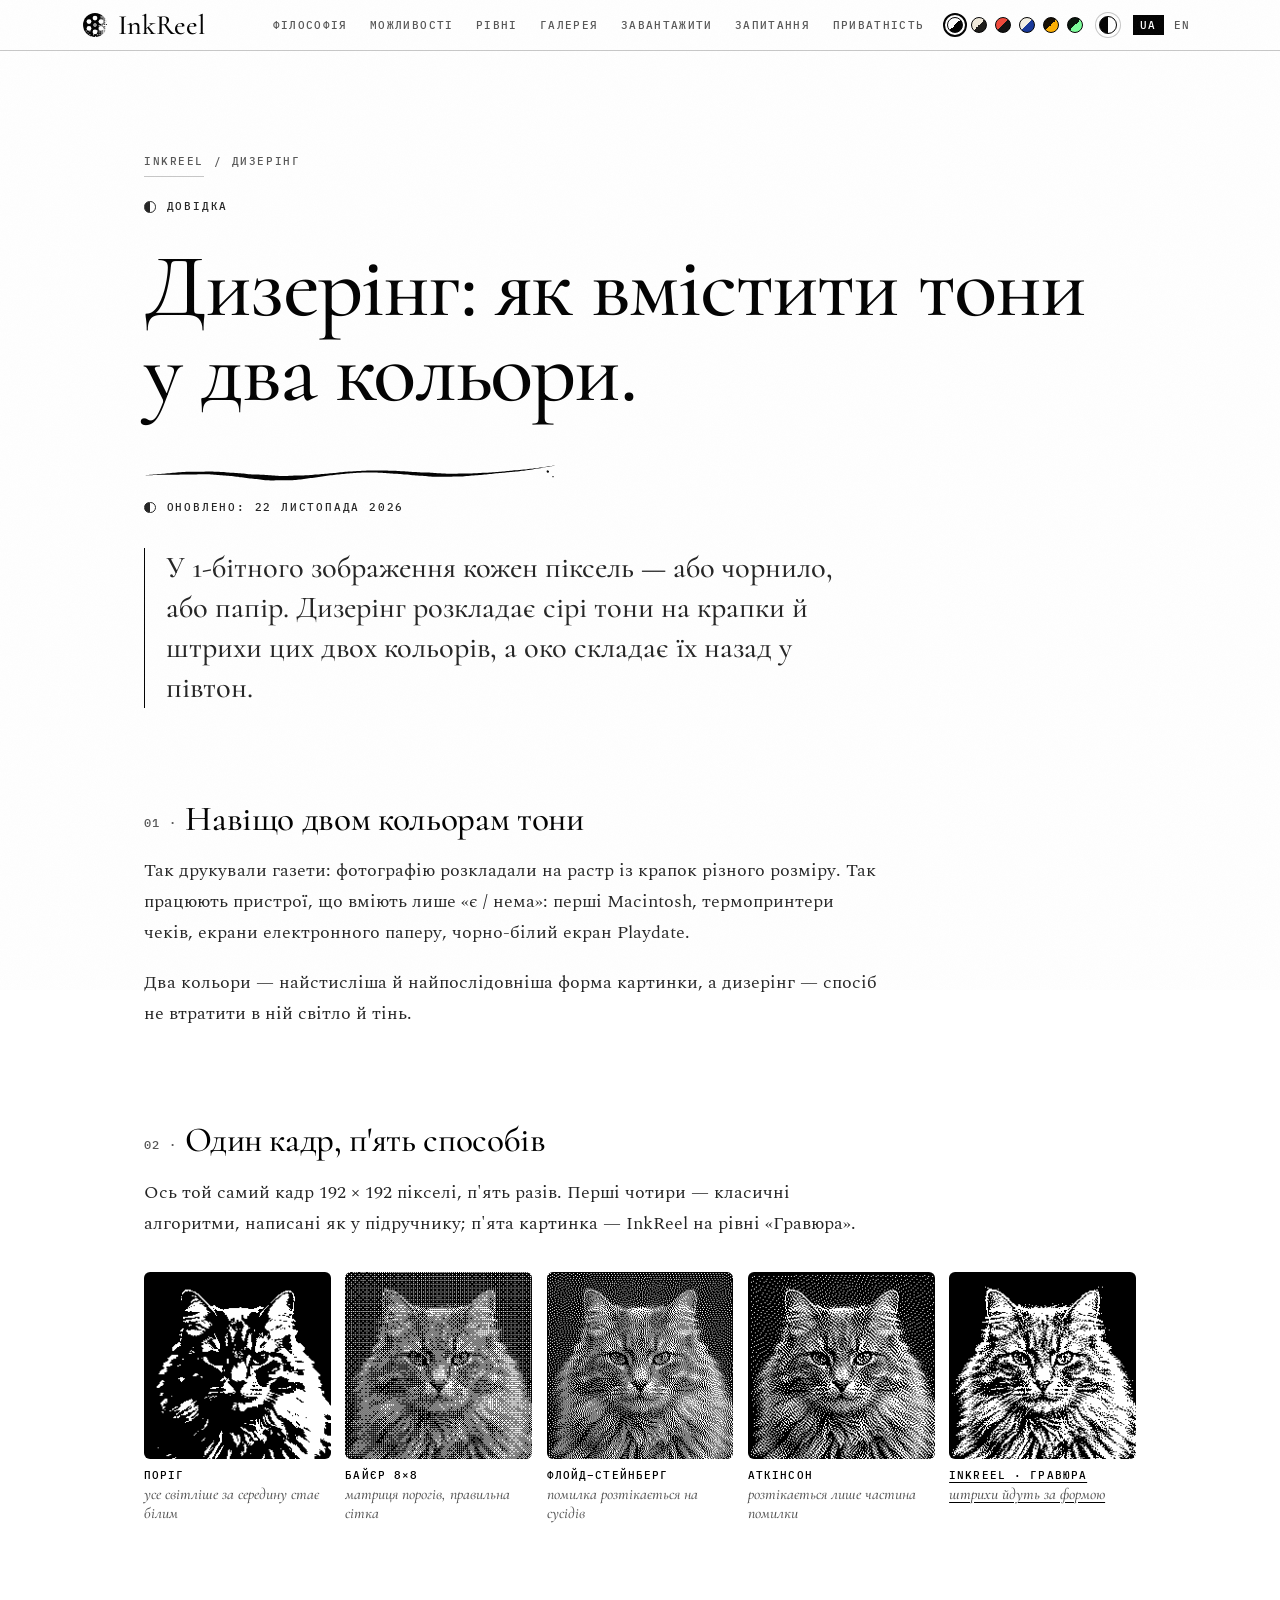
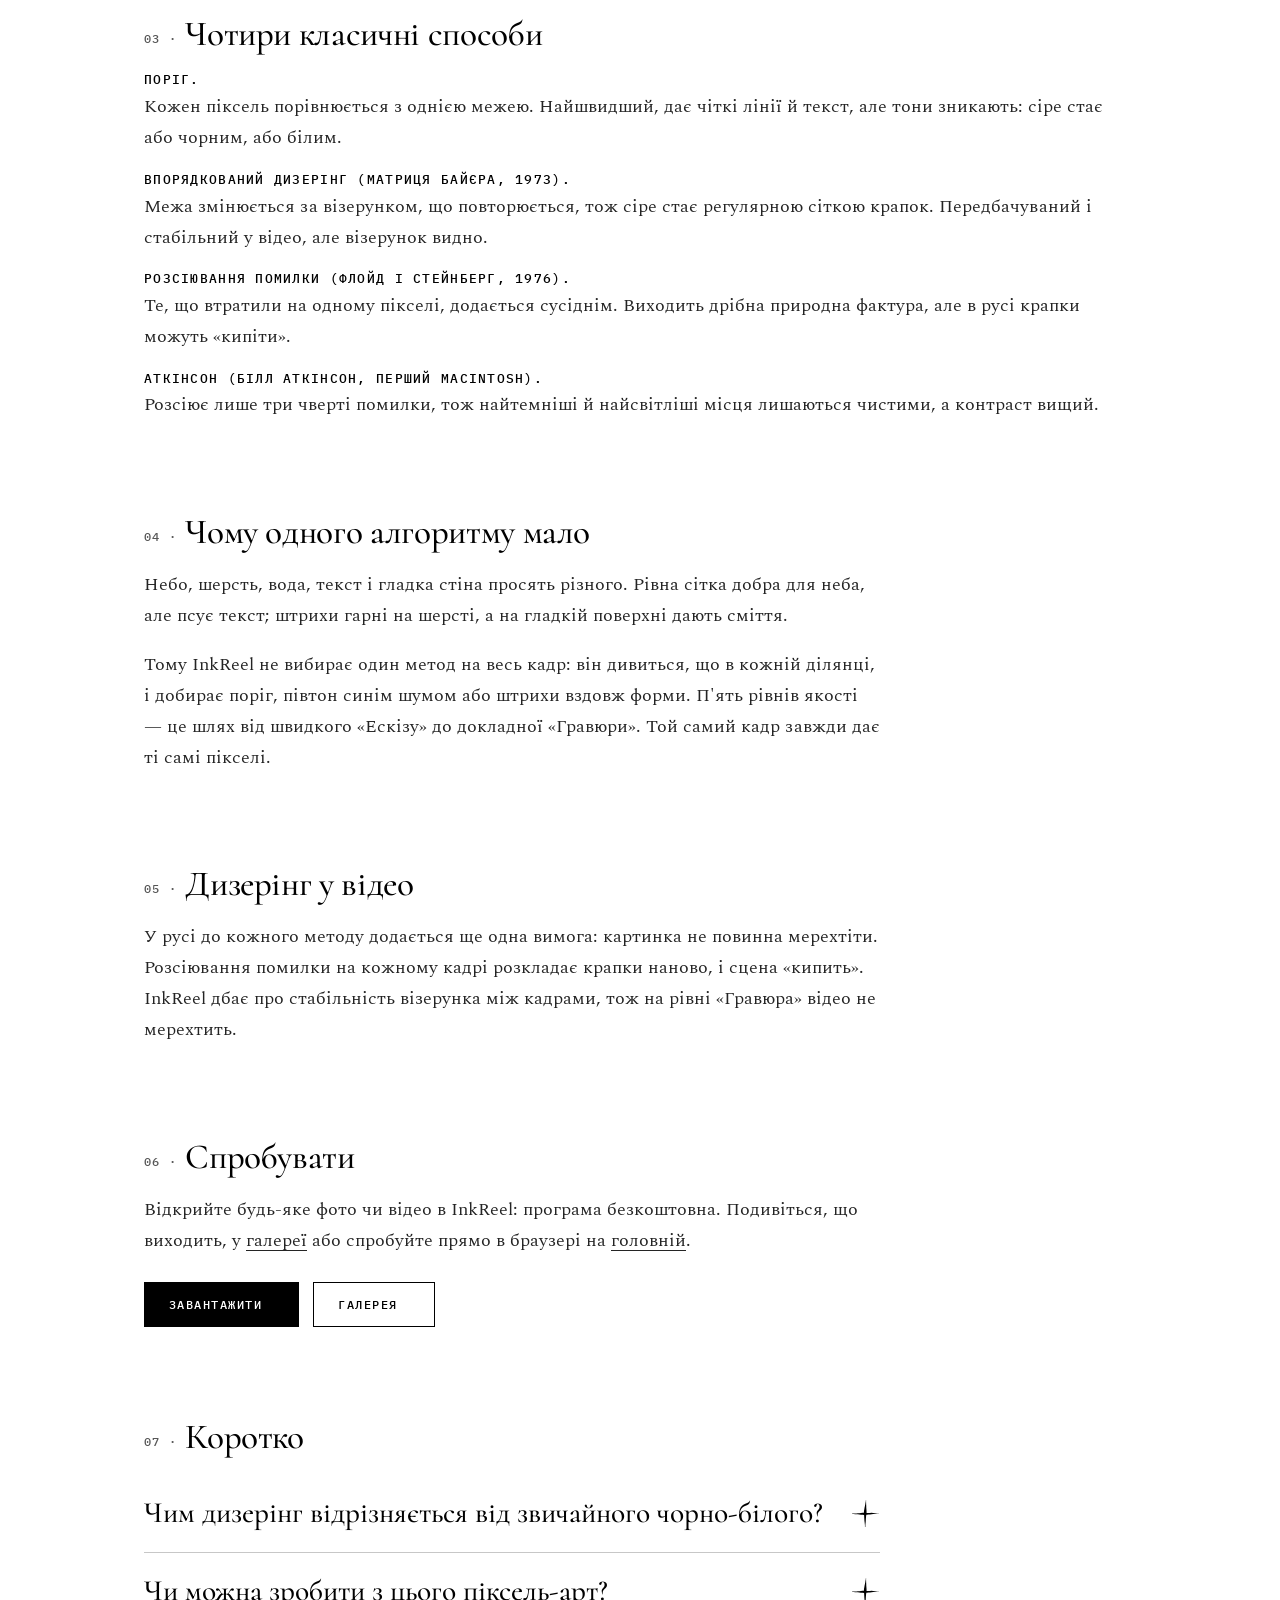
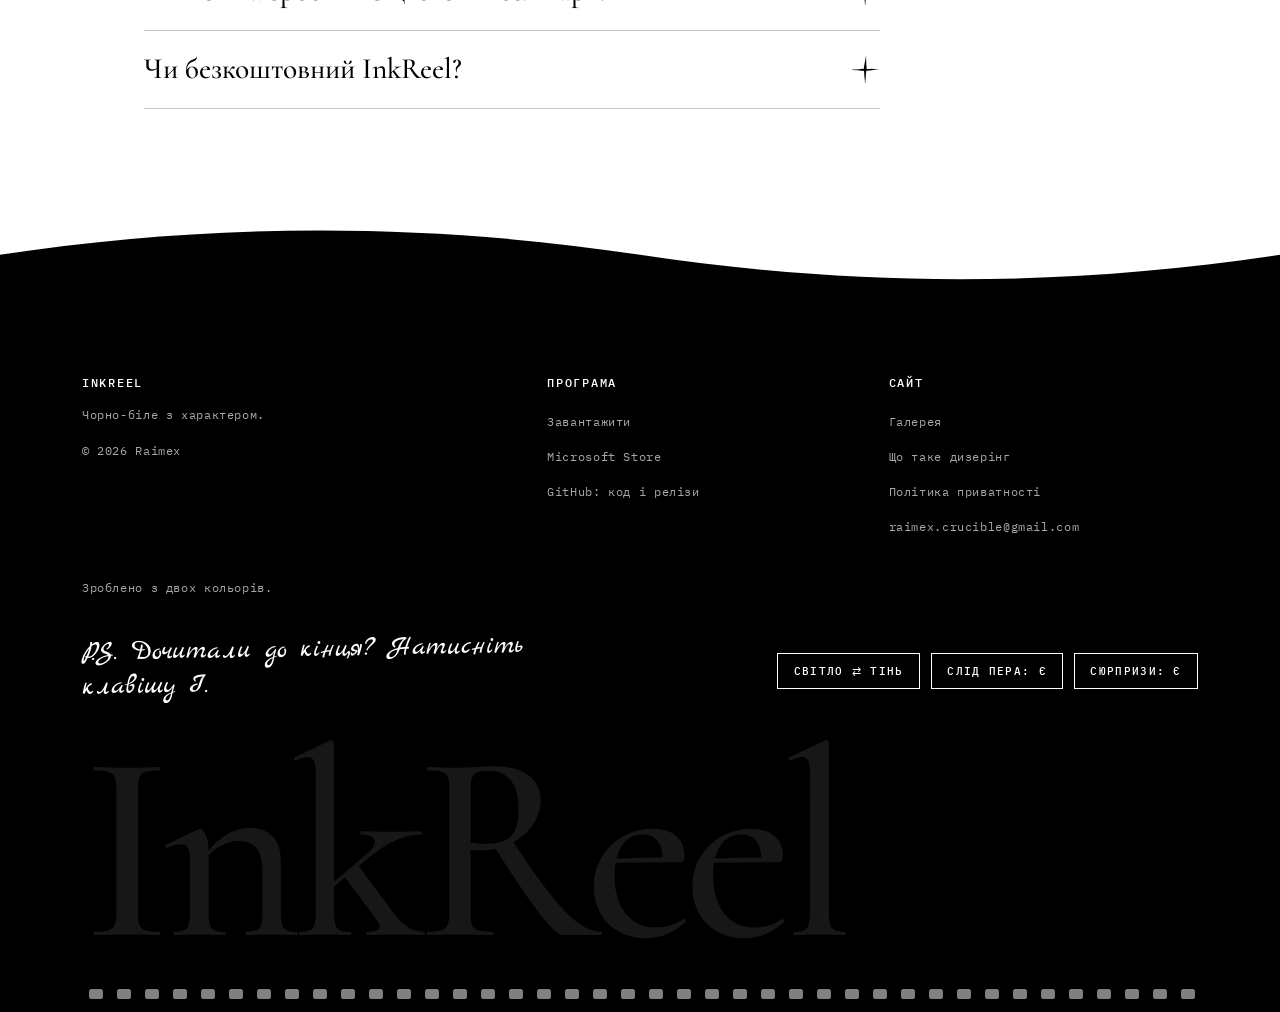
==== dithering/index.html @ 407eb588 "Add a page about dithering (UK and EN): five ways on one frame, classic algorithms, how InkReel diff" ====
<!doctype html>
<html lang="uk" data-palette="classic">
<head>
<meta charset="utf-8">
<meta name="viewport" content="width=device-width,initial-scale=1">
<meta name="robots" content="index,follow,max-image-preview:large,max-snippet:-1,max-video-preview:-1">
<meta name="googlebot" content="index,follow,max-image-preview:large,max-snippet:-1,max-video-preview:-1">
<meta name="author" content="Raimex">
<meta name="application-name" content="InkReel">
<meta name="apple-mobile-web-app-title" content="InkReel">
<meta name="referrer" content="strict-origin-when-cross-origin">
<meta name="format-detection" content="telephone=no">
<meta http-equiv="Content-Security-Policy" content="default-src 'self'; img-src 'self' data:; style-src 'self' 'unsafe-inline'; script-src 'self' 'unsafe-inline'; media-src 'self' blob:; connect-src 'none'; base-uri 'none'; form-action 'none'">
<title>Що таке дизерінг і 1-біт: алгоритми, приклади, порівняння | InkReel</title>
<meta name="description" content="Як вмістити тони фото у два кольори: поріг, впорядкований дизерінг, Флойд–Стейнберг, Аткінсон і чому одного алгоритму мало. П&#x27;ять способів на одному кадрі.">
<link rel="canonical" href="https://inkreel.raimex.space/dithering/">
<link rel="alternate" hreflang="uk" href="https://inkreel.raimex.space/dithering/">
<link rel="alternate" hreflang="en" href="https://inkreel.raimex.space/en/dithering/">
<link rel="alternate" hreflang="x-default" href="https://inkreel.raimex.space/dithering/">
<meta name="theme-color" content="#ffffff">
<meta property="og:type" content="website">
<meta property="og:site_name" content="InkReel">
<meta property="og:title" content="Що таке дизерінг і 1-біт: алгоритми, приклади, порівняння | InkReel">
<meta property="og:description" content="Як вмістити тони фото у два кольори: поріг, впорядкований дизерінг, Флойд–Стейнберг, Аткінсон і чому одного алгоритму мало. П&#x27;ять способів на одному кадрі.">
<meta property="og:url" content="https://inkreel.raimex.space/dithering/">
<meta property="og:locale" content="uk_UA">
<meta property="og:image" content="https://inkreel.raimex.space/assets/og-uk.png">
<meta property="og:image:width" content="1200">
<meta property="og:image:height" content="630">
<meta property="og:image:type" content="image/png">
<meta property="og:image:alt" content="InkReel: «Світ складається з двох кольорів». Котушка плівки, чорно-біле зображення й п’ять рівнів від Ескіза до Гравюри.">
<meta property="og:locale:alternate" content="en_US">
<meta name="twitter:card" content="summary_large_image">
<meta name="twitter:title" content="Що таке дизерінг і 1-біт: алгоритми, приклади, порівняння | InkReel">
<meta name="twitter:description" content="Як вмістити тони фото у два кольори: поріг, впорядкований дизерінг, Флойд–Стейнберг, Аткінсон і чому одного алгоритму мало. П&#x27;ять способів на одному кадрі.">
<meta name="twitter:image" content="https://inkreel.raimex.space/assets/og-uk.png">
<meta name="twitter:image:alt" content="InkReel: «Світ складається з двох кольорів». Котушка плівки, чорно-біле зображення й п’ять рівнів від Ескіза до Гравюри.">
<link rel="icon" href="/favicon.ico" sizes="48x48">
<link rel="icon" href="/assets/favicon.svg" type="image/svg+xml" sizes="any">
<link rel="apple-touch-icon" href="/assets/apple-touch-icon.png">
<link rel="manifest" href="/site.webmanifest">
<link rel="sitemap" type="application/xml" href="/sitemap.xml">
<link rel="preload" href="/assets/fonts/cormorant-cyrillic-500-normal.woff2" as="font" type="font/woff2" crossorigin>
<link rel="preload" href="/assets/fonts/spectral-cyrillic-400-normal.woff2" as="font" type="font/woff2" crossorigin>
<link rel="preload" href="/assets/fonts/cormorant-latin-500-normal.woff2" as="font" type="font/woff2" crossorigin>
<link rel="preload" href="/assets/fonts/spectral-latin-400-normal.woff2" as="font" type="font/woff2" crossorigin>
<link rel="stylesheet" href="/assets/style.css?v=0f03a4ef">
<script>try{var d=document.documentElement,s=localStorage,p=s.getItem('inkreel-palette');if(p){d.setAttribute('data-palette',p)}if(s.getItem('inkreel-flip')==='1'){d.setAttribute('data-flip','')}if(s.getItem('inkreel-seen')==='1'){d.className+=' seen'}}catch(e){}document.documentElement.className+=' js';</script>
<script defer src="/assets/site.js"></script>

<script defer src="/assets/gallery.js?v=85881d28"></script>
<script type="application/ld+json">{"@context":"https://schema.org","@graph":[{"@type":"Article","@id":"https://inkreel.raimex.space/dithering/#article","headline":"Дизерінг: як вмістити тони у два кольори","description":"Як вмістити тони фото у два кольори: поріг, впорядкований дизерінг, Флойд–Стейнберг, Аткінсон і чому одного алгоритму мало. П'ять способів на одному кадрі.","inLanguage":"uk","url":"https://inkreel.raimex.space/dithering/","datePublished":"2026-11-22","dateModified":"2026-11-22","author":{"@type":"Organization","name":"Raimex","url":"https://inkreel.raimex.space/"},"publisher":{"@type":"Organization","name":"Raimex","url":"https://inkreel.raimex.space/"},"mainEntityOfPage":"https://inkreel.raimex.space/dithering/","image":["https://inkreel.raimex.space/assets/dither/thr.png","https://inkreel.raimex.space/assets/dither/bayer.png","https://inkreel.raimex.space/assets/dither/fs.png","https://inkreel.raimex.space/assets/dither/atk.png","https://inkreel.raimex.space/assets/dither/ink.png"],"about":{"@id":"https://inkreel.raimex.space/#app"},"isPartOf":{"@id":"https://inkreel.raimex.space/#website"}},{"@type":"BreadcrumbList","itemListElement":[{"@type":"ListItem","position":1,"name":"InkReel","item":"https://inkreel.raimex.space/"},{"@type":"ListItem","position":2,"name":"Дизерінг","item":"https://inkreel.raimex.space/dithering/"}]},{"@type":"FAQPage","inLanguage":"uk","mainEntity":[{"@type":"Question","name":"Чим дизерінг відрізняється від звичайного чорно-білого?","acceptedAnswer":{"@type":"Answer","text":"У звичайному чорно-білому (відтінки сірого) кожен піксель має сотні градацій яскравості. У 1-бітному лише дві, а півтони створює розташування пікселів."}},{"@type":"Question","name":"Чи можна зробити з цього піксель-арт?","acceptedAnswer":{"@type":"Answer","text":"Так. Поставте малий розмір результату (128–192 px по довгій стороні), і пікселі стануть великими. Приклади є в галереї."}},{"@type":"Question","name":"Чи безкоштовний InkReel?","acceptedAnswer":{"@type":"Answer","text":"Так. Без реклами, підписок і пробних періодів."}}]}]}</script>
</head>
<body data-away="◐ Повертайтеся: світло чекає">
<svg width="0" height="0" style="position:absolute" aria-hidden="true" focusable="false"><filter id="ik-theme" color-interpolation-filters="sRGB" x="0" y="0" width="100%" height="100%"><feColorMatrix type="matrix" values="1 0 0 0 0  1 0 0 0 0  1 0 0 0 0  0 0 0 1 0"/></filter></svg><a class="skip" href="#main">Перейти до змісту</a>
<header class="top"><div class="in"><a class="brand" href="/" aria-label="InkReel"><svg viewBox="0 0 100 100" aria-hidden="true"><use href="/assets/mark.svg#m"/></svg><span>InkReel</span></a><nav aria-label="Меню"><a href="/#why">Філософія</a><a href="/#features">Можливості</a><a href="/#levels">Рівні</a><a href="/gallery/">Галерея</a><a href="/#download">Завантажити</a><a href="/#faq">Запитання</a><a href="/privacy/">Приватність</a></nav><div class="tools"><div class="pal" role="group" aria-label="Палітра сайту"><button type="button" data-p="classic" style="--a:#ffffff;--b:#000000" aria-label="Класика" title="Класика" aria-pressed="true"></button><button type="button" data-p="paper" style="--a:#f1eadb;--b:#1b1a17" aria-label="Туш і папір" title="Туш і папір" aria-pressed="false"></button><button type="button" data-p="poster" style="--a:#f0483a;--b:#101010" aria-label="Плакат" title="Плакат" aria-pressed="false"></button><button type="button" data-p="cyanotype" style="--a:#f3f0e6;--b:#16379a" aria-label="Синька" title="Синька" aria-pressed="false"></button><button type="button" data-p="amber" style="--a:#150d00;--b:#ffb000" aria-label="Бурштин" title="Бурштин" aria-pressed="false"></button><button type="button" data-p="terminal" style="--a:#06130a;--b:#7cff9b" aria-label="Термінал" title="Термінал" aria-pressed="false"></button></div><button class="flipbtn" type="button" data-flipper aria-pressed="false" aria-label="Світло ⇄ тінь" title="Поміняти світло й тінь (клавіша I)"></button><div class="lang"><a href="/dithering/" lang="uk" hreflang="uk" title="Українська" aria-current="true">UA</a><a href="/en/dithering/" lang="en" hreflang="en" title="English">EN</a></div></div></div></header>
<main id="main"><article class="doc dither"><nav class="crumbs" aria-label="Breadcrumb"><a href="/">InkReel</a><span aria-hidden="true">/</span><span aria-current="page">Дизерінг</span></nav><p class="eyebrow">Довідка</p><h1>Дизерінг: як вмістити тони у два кольори.</h1><span class="pen swash-s dr" aria-hidden="true"></span><p class="eyebrow">Оновлено: 22 листопада 2026</p><p class="big">У 1-бітного зображення кожен піксель — або чорнило, або папір. Дизерінг розкладає сірі тони на крапки й штрихи цих двох кольорів, а око складає їх назад у півтон.</p><h2>Навіщо двом кольорам тони</h2><p>Так друкували газети: фотографію розкладали на растр із крапок різного розміру. Так працюють пристрої, що вміють лише «є / нема»: перші Macintosh, термопринтери чеків, екрани електронного паперу, чорно-білий екран Playdate.</p><p>Два кольори — найстисліша й найпослідовніша форма картинки, а дизерінг — спосіб не втратити в ній світло й тінь.</p><h2>Один кадр, п&#x27;ять способів</h2><p>Ось той самий кадр 192 × 192 пікселі, п&#x27;ять разів. Перші чотири — класичні алгоритми, написані як у підручнику; п&#x27;ята картинка — InkReel на рівні «Гравюра».</p><div class="dgrid" role="group" aria-label="Один кадр п&#x27;ятьма способами"><figure><img src="/assets/dither/thr.png" width="768" height="768" alt="Кіт, поріг: чорно-біле без півтонів" loading="lazy" decoding="async"><figcaption>Поріг<span>усе світліше за середину стає білим</span></figcaption></figure><figure><img src="/assets/dither/bayer.png" width="768" height="768" alt="Кіт, впорядкований дизерінг Байєра 8×8" loading="lazy" decoding="async"><figcaption>Байєр 8×8<span>матриця порогів, правильна сітка</span></figcaption></figure><figure><img src="/assets/dither/fs.png" width="768" height="768" alt="Кіт, дизерінг Флойда–Стейнберга" loading="lazy" decoding="async"><figcaption>Флойд–Стейнберг<span>помилка розтікається на сусідів</span></figcaption></figure><figure><img src="/assets/dither/atk.png" width="768" height="768" alt="Кіт, дизерінг Аткінсона" loading="lazy" decoding="async"><figcaption>Аткінсон<span>розтікається лише частина помилки</span></figcaption></figure><figure class="me"><img src="/assets/dither/ink.png" width="768" height="768" alt="Кіт, InkReel, рівень Гравюра" loading="lazy" decoding="async"><figcaption>InkReel · Гравюра<span>штрихи йдуть за формою</span></figcaption></figure></div><h2>Чотири класичні способи</h2><dl class="classic"><dt>Поріг.</dt><dd>Кожен піксель порівнюється з однією межею. Найшвидший, дає чіткі лінії й текст, але тони зникають: сіре стає або чорним, або білим.</dd><dt>Впорядкований дизерінг (матриця Байєра, 1973).</dt><dd>Межа змінюється за візерунком, що повторюється, тож сіре стає регулярною сіткою крапок. Передбачуваний і стабільний у відео, але візерунок видно.</dd><dt>Розсіювання помилки (Флойд і Стейнберг, 1976).</dt><dd>Те, що втратили на одному пікселі, додається сусіднім. Виходить дрібна природна фактура, але в русі крапки можуть «кипіти».</dd><dt>Аткінсон (Білл Аткінсон, перший Macintosh).</dt><dd>Розсіює лише три чверті помилки, тож найтемніші й найсвітліші місця лишаються чистими, а контраст вищий.</dd></dl><h2>Чому одного алгоритму мало</h2><p>Небо, шерсть, вода, текст і гладка стіна просять різного. Рівна сітка добра для неба, але псує текст; штрихи гарні на шерсті, а на гладкій поверхні дають сміття.</p><p>Тому InkReel не вибирає один метод на весь кадр: він дивиться, що в кожній ділянці, і добирає поріг, півтон синім шумом або штрихи вздовж форми. П&#x27;ять рівнів якості — це шлях від швидкого «Ескізу» до докладної «Гравюри». Той самий кадр завжди дає ті самі пікселі.</p><h2>Дизерінг у відео</h2><p>У русі до кожного методу додається ще одна вимога: картинка не повинна мерехтіти. Розсіювання помилки на кожному кадрі розкладає крапки наново, і сцена «кипить». InkReel дбає про стабільність візерунка між кадрами, тож на рівні «Гравюра» відео не мерехтить.</p><h2>Спробувати</h2><p>Відкрийте будь-яке фото чи відео в InkReel: програма безкоштовна. Подивіться, що виходить, у <a href="/gallery/">галереї</a> або спробуйте прямо в браузері на <a href="/#demo">головній</a>.</p><div class="actions"><a class="btn solid" data-magnet href="/#download">Завантажити<svg viewBox="0 0 18 10" aria-hidden="true"><path d="M0 5h16M12 1l4 4-4 4" fill="none" stroke="currentColor" stroke-width="1.3"/></svg></a><a class="btn" href="/gallery/">Галерея<svg viewBox="0 0 18 10" aria-hidden="true"><path d="M0 5h16M12 1l4 4-4 4" fill="none" stroke="currentColor" stroke-width="1.3"/></svg></a></div><h2>Коротко</h2><details><summary>Чим дизерінг відрізняється від звичайного чорно-білого?</summary><p>У звичайному чорно-білому (відтінки сірого) кожен піксель має сотні градацій яскравості. У 1-бітному лише дві, а півтони створює розташування пікселів.</p></details><details><summary>Чи можна зробити з цього піксель-арт?</summary><p>Так. Поставте малий розмір результату (128–192 px по довгій стороні), і пікселі стануть великими. Приклади є в <a href="/gallery/">галереї</a>.</p></details><details><summary>Чи безкоштовний InkReel?</summary><p>Так. Без реклами, підписок і пробних періодів.</p></details></article></main>
<footer class="inv wavy no-after"><div class="wrap"><div class="foot"><div><h4>InkReel</h4><p style="margin:0">Чорно-біле з характером.</p><p style="margin:.8rem 0 0">&copy; 2026 Raimex</p></div><div><h4>Програма</h4><a href="/#download">Завантажити</a><a href="https://apps.microsoft.com/detail/9NW62SPG91ZR">Microsoft Store</a><a href="https://github.com/Chimmurai/inkreel" rel="me noopener">GitHub: код і релізи</a></div><div><h4>Сайт</h4><a href="/gallery/">Галерея</a><a href="/dithering/">Що таке дизерінг</a><a href="/privacy/">Політика приватності</a><a href="mailto:raimex.crucible@gmail.com">raimex.crucible@gmail.com</a></div></div><p style="margin:2rem 0 0">Зроблено з двох кольорів.</p><div class="ps"><p class="hand">P.S. Дочитали до кінця? Натисніть клавішу I.</p><div class="ps-act"><button class="mini" type="button" data-flipper aria-pressed="false">Світло ⇄ тінь</button><button class="mini" type="button" data-pen hidden aria-pressed="true" data-on="Слід пера: є" data-off="Слід пера: нема">Слід пера: є</button></div></div><p class="mega" aria-hidden="true">InkReel</p><div class="perf" aria-hidden="true"></div></div></footer>
</body></html>
---- assets/style.css ----
/* Шрифти лежать на самому сайті (assets/fonts, ліцензія OFL у LICENSE.txt): жодних запитів до сторонніх серверів.
   unicode-range розділяє кирилицю й латиницю, тож браузер вантажить лише потрібне. */
@font-face { font-family: "Cormorant"; font-style: normal; font-weight: 500; font-display: swap;
    src: url("/assets/fonts/cormorant-cyrillic-500-normal.woff2") format("woff2");
    unicode-range: U+0301, U+0400-045F, U+0490-0491, U+04B0-04B1, U+2116; }
@font-face { font-family: "Cormorant"; font-style: normal; font-weight: 500; font-display: swap;
    src: url("/assets/fonts/cormorant-latin-500-normal.woff2") format("woff2");
    unicode-range: U+0000-00FF, U+0131, U+0152-0153, U+02BB-02BC, U+02C6, U+02DA, U+02DC, U+0304, U+0308, U+0329, U+2000-206F, U+20AC, U+2122, U+2191, U+2193, U+2212, U+2215, U+FEFF, U+FFFD; }
@font-face { font-family: "Cormorant"; font-style: italic; font-weight: 500; font-display: swap;
    src: url("/assets/fonts/cormorant-cyrillic-500-italic.woff2") format("woff2");
    unicode-range: U+0301, U+0400-045F, U+0490-0491, U+04B0-04B1, U+2116; }
@font-face { font-family: "Cormorant"; font-style: italic; font-weight: 500; font-display: swap;
    src: url("/assets/fonts/cormorant-latin-500-italic.woff2") format("woff2");
    unicode-range: U+0000-00FF, U+0131, U+0152-0153, U+02BB-02BC, U+02C6, U+02DA, U+02DC, U+0304, U+0308, U+0329, U+2000-206F, U+20AC, U+2122, U+2191, U+2193, U+2212, U+2215, U+FEFF, U+FFFD; }
@font-face { font-family: "Spectral"; font-style: normal; font-weight: 400; font-display: swap;
    src: url("/assets/fonts/spectral-cyrillic-400-normal.woff2") format("woff2");
    unicode-range: U+0301, U+0400-045F, U+0490-0491, U+04B0-04B1, U+2116; }
@font-face { font-family: "Spectral"; font-style: normal; font-weight: 400; font-display: swap;
    src: url("/assets/fonts/spectral-latin-400-normal.woff2") format("woff2");
    unicode-range: U+0000-00FF, U+0131, U+0152-0153, U+02BB-02BC, U+02C6, U+02DA, U+02DC, U+0304, U+0308, U+0329, U+2000-206F, U+20AC, U+2122, U+2191, U+2193, U+2212, U+2215, U+FEFF, U+FFFD; }
@font-face { font-family: "Spectral"; font-style: italic; font-weight: 400; font-display: swap;
    src: url("/assets/fonts/spectral-cyrillic-400-italic.woff2") format("woff2");
    unicode-range: U+0301, U+0400-045F, U+0490-0491, U+04B0-04B1, U+2116; }
@font-face { font-family: "Spectral"; font-style: italic; font-weight: 400; font-display: swap;
    src: url("/assets/fonts/spectral-latin-400-italic.woff2") format("woff2");
    unicode-range: U+0000-00FF, U+0131, U+0152-0153, U+02BB-02BC, U+02C6, U+02DA, U+02DC, U+0304, U+0308, U+0329, U+2000-206F, U+20AC, U+2122, U+2191, U+2193, U+2212, U+2215, U+FEFF, U+FFFD; }
@font-face { font-family: "IBM Plex Mono"; font-style: normal; font-weight: 400; font-display: swap;
    src: url("/assets/fonts/ibm-plex-mono-cyrillic-400-normal.woff2") format("woff2");
    unicode-range: U+0301, U+0400-045F, U+0490-0491, U+04B0-04B1, U+2116; }
@font-face { font-family: "IBM Plex Mono"; font-style: normal; font-weight: 400; font-display: swap;
    src: url("/assets/fonts/ibm-plex-mono-latin-400-normal.woff2") format("woff2");
    unicode-range: U+0000-00FF, U+0131, U+0152-0153, U+02BB-02BC, U+02C6, U+02DA, U+02DC, U+0304, U+0308, U+0329, U+2000-206F, U+20AC, U+2122, U+2191, U+2193, U+2212, U+2215, U+FEFF, U+FFFD; }
@font-face { font-family: "IBM Plex Mono"; font-style: normal; font-weight: 500; font-display: swap;
    src: url("/assets/fonts/ibm-plex-mono-cyrillic-500-normal.woff2") format("woff2");
    unicode-range: U+0301, U+0400-045F, U+0490-0491, U+04B0-04B1, U+2116; }
@font-face { font-family: "IBM Plex Mono"; font-style: normal; font-weight: 500; font-display: swap;
    src: url("/assets/fonts/ibm-plex-mono-latin-500-normal.woff2") format("woff2");
    unicode-range: U+0000-00FF, U+0131, U+0152-0153, U+02BB-02BC, U+02C6, U+02DA, U+02DC, U+0304, U+0308, U+0329, U+2000-206F, U+20AC, U+2122, U+2191, U+2193, U+2212, U+2215, U+FEFF, U+FFFD; }
/* Рукописні примітки на полях: лише кілька слів (клас .hand) */
@font-face { font-family: "Marck Script"; font-style: normal; font-weight: 400; font-display: swap;
    src: url("/assets/fonts/marck-script-cyrillic-400-normal.woff2") format("woff2");
    unicode-range: U+0301, U+0400-045F, U+0490-0491, U+04B0-04B1, U+2116; }
@font-face { font-family: "Marck Script"; font-style: normal; font-weight: 400; font-display: swap;
    src: url("/assets/fonts/marck-script-latin-400-normal.woff2") format("woff2");
    unicode-range: U+0000-00FF, U+0131, U+0152-0153, U+02BB-02BC, U+02C6, U+02DA, U+02DC, U+0304, U+0308, U+0329, U+2000-206F, U+20AC, U+2122, U+2191, U+2193, U+2212, U+2215, U+FEFF, U+FFFD; }
/* InkReel — сайт. Два кольори: --paper і --ink. Палітри перемикаються атрибутом data-palette на <html>.
   Палітра задає --bg і --fg (прості hex #rrggbb: їх читає assets/site.js).
   Клас .inv міняє пару місцями: «чорна смуга» на білій сторінці (і навпаки), як інь і ян. */
:root {
    --bg: #ffffff;
    --fg: #000000;
    --paper: var(--bg);
    --ink: var(--fg);
    --gut: clamp(1rem, 4vw, 2rem);
    --wrap: 1180px;
    --ease: cubic-bezier(0.2, 0.7, 0.2, 1);
    --display: "Cormorant", "Iowan Old Style", "Palatino Linotype", Palatino, "Book Antiqua", Georgia, serif;
    --serif: "Spectral", "Iowan Old Style", "Palatino Linotype", Palatino, Georgia, "Times New Roman", serif;
    --mono: "IBM Plex Mono", ui-monospace, "Cascadia Mono", "SF Mono", Consolas, "Liberation Mono", monospace;
    --hand: "Marck Script", "Segoe Script", "Bradley Hand", "Lucida Handwriting", cursive;
    color-scheme: light;
}
:root, .inv {
    --dim: color-mix(in srgb, var(--ink) var(--dimk, 66%), var(--paper));
    --line: color-mix(in srgb, var(--ink) 22%, var(--paper));
    --faint: color-mix(in srgb, var(--ink) 5%, var(--paper));
}
/* колір друкарських міток не залежить від .inv: це колір самої сторінки */
:root { --mark: color-mix(in srgb, var(--ink) 72%, var(--paper)); }
.inv { --paper: var(--fg); --ink: var(--bg); background: var(--paper); color: var(--ink); }
/* Палітри взято з програми (назви й кольори ті самі). --dimk: частка туші в другорядному тексті; у кольорових палітр вища, щоб контраст лишався ≥ 4,5 : 1 в обох полярностях */
html[data-palette="classic"]   { --bg: #ffffff; --fg: #000000; }
html[data-palette="paper"]     { --bg: #f1eadb; --fg: #1b1a17; }
html[data-palette="poster"]    { --bg: #f0483a; --fg: #101010; --dimk: 94%; }
html[data-palette="cyanotype"] { --bg: #f3f0e6; --fg: #16379a; --dimk: 82%; }
html[data-palette="amber"]     { --bg: #150d00; --fg: #ffb000; color-scheme: dark; }
html[data-palette="terminal"]  { --bg: #06130a; --fg: #7cff9b; color-scheme: dark; }

/* Вивертання: світло й тінь міняються місцями в будь-якій палітрі (слово-кнопка, клавіша I).
   Смуги .inv і кадр .film міняються назад, щоб лишатися протилежними до сторінки. */
html[data-flip] { --paper: var(--fg); --ink: var(--bg); color-scheme: dark; }
html[data-flip][data-palette="amber"], html[data-flip][data-palette="terminal"] { color-scheme: light; }
html[data-flip] .inv, html[data-flip] .film { --paper: var(--bg); --ink: var(--fg); }
/* поки йде хвиля вивертання, нічого не «доходить» плавно: зникне муть на межі */
html.vt *, html.vt *::before, html.vt *::after { transition: none !important; }
html.vt::view-transition-old(root), html.vt::view-transition-new(root) { animation: none; mix-blend-mode: normal; }

* { box-sizing: border-box; }
html { scroll-behavior: smooth; scroll-padding-top: 4.4rem; -webkit-text-size-adjust: 100%; scrollbar-width: thin; scrollbar-color: color-mix(in srgb, var(--ink) 55%, var(--paper)) var(--paper); }
body {
    margin: 0;
    background: var(--paper);
    color: var(--ink);
    font-family: var(--serif);
    font-size: clamp(1.02rem, 0.3vw + 1rem, 1.14rem);
    line-height: 1.7;
    transition: background-color 0.6s var(--ease), color 0.6s var(--ease);
    overflow-x: hidden;
    /* футер притиснуто до низу вікна, навіть коли сторінка коротша за екран (великі монітори) */
    min-height: 100vh; min-height: 100dvh;
    display: flex; flex-direction: column;
}
body > main { flex: 1 0 auto; }
body > footer { flex: none; }
::selection { background: var(--ink); color: var(--paper); }
a { color: inherit; text-decoration-thickness: 1px; text-underline-offset: 0.2em; }
a:hover { text-decoration-thickness: 2px; }
:focus-visible { outline: 2px solid var(--ink); outline-offset: 3px; }
img, svg, canvas { max-width: 100%; }
h1, h2, h3, h4 { font-weight: 500; margin: 0; }
h1, h2, h3, .brand, .mega, .num, blockquote, summary, .zeros b { font-family: var(--display); font-variant-numeric: lining-nums; font-feature-settings: "lnum" 1; }

/* Зерно плівки: ледь помітне, як фактура паперу */
body::after {
    content: "";
    position: fixed;
    inset: -10%;
    z-index: 60;
    pointer-events: none;
    opacity: 0.07;
    background-image: url("data:image/svg+xml,%3Csvg xmlns='http://www.w3.org/2000/svg' width='220' height='220'%3E%3Cfilter id='n'%3E%3CfeTurbulence type='fractalNoise' baseFrequency='.9' numOctaves='2' stitchTiles='stitch'/%3E%3CfeColorMatrix values='0 0 0 0 .5 0 0 0 0 .5 0 0 0 0 .5 0 0 0 1.3 -.1'/%3E%3C/filter%3E%3Crect width='100%25' height='100%25' filter='url(%23n)'/%3E%3C/svg%3E");
    animation: grain 1.2s steps(1) infinite;
}
html:not([data-palette]) body::after, html[data-palette="classic"] body::after, html[data-palette="paper"] body::after { opacity: 0.04; }
html[data-palette="classic"][data-flip] body::after, html[data-palette="paper"][data-flip] body::after { opacity: 0.07; }
@keyframes grain {
    0% { transform: translate(0, 0); }
    20% { transform: translate(-3%, 2%); }
    40% { transform: translate(2%, -3%); }
    60% { transform: translate(-2%, -1%); }
    80% { transform: translate(3%, 3%); }
}
/* Слід пера за курсором (полотно додає site.js, лише для миші) */
.trail { position: fixed; inset: 0; width: 100vw; height: 100vh; max-width: none; z-index: 70; pointer-events: none; mix-blend-mode: difference; }
.skip { position: absolute; left: -999px; top: 0; background: var(--ink); color: var(--paper); padding: 0.6rem 1rem; z-index: 100; }
.skip:focus { left: 0; }

/* Шапка */
.top { position: sticky; top: 0; z-index: 40; background: color-mix(in srgb, var(--paper) 90%, transparent); -webkit-backdrop-filter: blur(8px); backdrop-filter: blur(8px); border-bottom: 1px solid var(--line); }
.top .in { max-width: var(--wrap); margin: 0 auto; padding: 0.7rem var(--gut); display: flex; align-items: center; gap: 1.4rem; }
.brand { display: inline-flex; align-items: center; gap: 0.6rem; font-size: 1.75rem; line-height: 1; letter-spacing: 0.005em; text-decoration: none; }
.brand svg { width: 26px; height: 26px; flex: none; }
.top nav { margin-left: auto; display: flex; gap: 1.4rem; font: 500 0.7rem/1 var(--mono); letter-spacing: 0.12em; text-transform: uppercase; }
.top nav a { position: relative; color: var(--dim); text-decoration: none; transition: color 0.3s; }
.top nav a:hover { color: var(--ink); }
.top nav a::after {
    content: ""; position: absolute; left: -3px; right: -3px; bottom: -10px; height: 8px; background: var(--ink);
    -webkit-mask: url("/assets/pen/u3.svg") 0 50% / 100% 100% no-repeat; mask: url("/assets/pen/u3.svg") 0 50% / 100% 100% no-repeat;
    clip-path: inset(0 100% 0 0); transition: clip-path 0.55s var(--ease);
}
.top nav a:hover::after, .top nav a:focus-visible::after { clip-path: inset(0); }
/* Зона натискання: невидима плашка навколо малих посилань і кнопок шапки (вигляд і розкладка не змінюються) */
.top nav a::before, .lang a::before, .pal button::before, .flipbtn::before, .lnk::before, .mini::before { content: ""; position: absolute; }
.top nav a::before { inset: -16px -10px; }
.lang a { position: relative; }
.lang a::before { inset: -12px -3px; }
.pal button, .flipbtn, .lnk, .mini { position: relative; }
.pal button::before { inset: -12px -4px; border-radius: 0; }
.flipbtn::before { inset: -12px; }
.lnk::before { inset: -10px -6px; }
.mini::before { inset: -6px; }
@media (pointer: coarse) {
    .lang a::before { inset: -16px -6px; }
    .pal button::before { inset: -16px -5px; }
    .flipbtn::before { inset: -16px; }
    .lnk::before { inset: -14px -8px; }
}
/* лінія читання: тягнеться за пером і тоншає на кінці (значення --read від 0 до 1 ставить site.js) */
.top::after {
    content: ""; position: absolute; left: 0; right: 0; bottom: -1px; height: 2px; pointer-events: none;
    background: linear-gradient(90deg, var(--ink) calc(var(--read, 0) * 100% - 48px), transparent calc(var(--read, 0) * 100%));
}
.tools { display: flex; align-items: center; gap: 1rem; }
.pal { display: flex; gap: 0.5rem; }
.pal button { width: 16px; height: 16px; padding: 0; border-radius: 50%; cursor: pointer; border: 1px solid var(--ink); background: linear-gradient(135deg, var(--a) 50%, var(--b) 50%); }
.pal button[aria-pressed="true"] { outline: 2px solid var(--ink); outline-offset: 2px; }
/* кнопка «світло ⇄ тінь»: колечко з половиною чорнила, при вивертанні перевертається */
.flipbtn { display: none; width: 18px; height: 18px; padding: 0; flex: none; border-radius: 50%; border: 1px solid var(--ink); background: linear-gradient(90deg, var(--ink) 50%, transparent 50%); box-shadow: 0 0 0 3px var(--paper), 0 0 0 4px var(--line); cursor: pointer; transition: transform 0.8s var(--ease); }
.js .flipbtn { display: block; }
.flipbtn:hover { transform: rotate(90deg); }
.flipbtn[aria-pressed="true"] { transform: rotate(180deg); }
.flipbtn[aria-pressed="true"]:hover { transform: rotate(270deg); }
.lang { display: flex; gap: 0.2rem; font: 500 0.7rem/1 var(--mono); letter-spacing: 0.1em; }
.lang a { padding: 0.2rem 0.4rem; text-decoration: none; color: var(--dim); border: 1px solid transparent; }
.lang a[aria-current="true"] { color: var(--paper); background: var(--ink); }
.lang a:not([aria-current]):hover { border-color: var(--ink); color: var(--ink); }
.top.no-nav .tools { margin-left: auto; }
@media (max-width: 1000px) { .top nav { display: none; } .tools { margin-left: auto; } }
@media (max-width: 400px) {
    .top .in { gap: 0.7rem; }
    .brand { font-size: 1.5rem; gap: 0.45rem; }
    .brand svg { width: 22px; height: 22px; }
    .tools { gap: 0.6rem; }
    .pal { gap: 0.4rem; }
    .lang a { padding: 0.2rem 0.3rem; }
    .js .flipbtn { display: none; }
}
@media (max-width: 340px) {
    html { scroll-padding-top: 6rem; }
    .top .in { flex-wrap: wrap; row-gap: 0.55rem; }
    .tools { width: 100%; justify-content: space-between; margin-left: 0; }
}

/* Кнопки: заливка «набігає» знизу */
.btn {
    display: inline-flex; align-items: center; gap: 0.75rem;
    padding: 0.95rem 1.5rem;
    border: 1px solid var(--ink); color: var(--ink);
    background: linear-gradient(var(--ink), var(--ink)) no-repeat 0 100% / 100% 0%;
    font: 500 0.76rem/1 var(--mono); letter-spacing: 0.12em; text-transform: uppercase;
    text-decoration: none; cursor: pointer;
    transition: background-size 0.45s var(--ease), color 0.3s var(--ease), translate 0.45s var(--ease), scale 0.2s var(--ease);
}
.btn:active { scale: 0.975; }
.btn:hover { background-size: 100% 100%; color: var(--paper); text-decoration: none; }
.btn.solid { background: linear-gradient(var(--paper), var(--paper)) no-repeat 0 100% / 100% 0%, var(--ink); color: var(--paper); }
.btn.solid:hover { background-size: 100% 100%, auto; color: var(--ink); }
.ar { width: 1.15em; height: 0.65em; flex: none; transition: transform 0.35s var(--ease); }
.btn:hover .ar, a:hover > .ar { transform: translateX(4px); }
.btn:hover .ar.l, a:hover > .ar.l { transform: translateX(-4px); }
.actions { display: flex; flex-wrap: wrap; gap: 0.9rem; margin-top: 2.2rem; }
/* Чорнильні краплі: на наведення з-під головної кнопки стікають краплі (маска drops.svg, колір бере з --ink) */
.btn { position: relative; }
.btn::after {
    content: ""; position: absolute; left: 16%; top: calc(100% - 1px); width: 40px; aspect-ratio: 72 / 48; pointer-events: none;
    background: var(--ink); -webkit-mask: url("/assets/pen/drops.svg") center / 100% 100% no-repeat; mask: url("/assets/pen/drops.svg") center / 100% 100% no-repeat;
    opacity: 0; transform: translateY(-10px) scale(0.5); transform-origin: 50% 0; filter: blur(4px);
    transition: opacity 0.4s var(--ease), transform 0.7s var(--ease), filter 0.5s var(--ease);
}
@media (hover: hover) {
    .btn:is(:hover, :focus-visible)::after { opacity: 1; transform: none; filter: none; }
}
.ctl .btn::after { display: none; }

/* Загальне */
.wrap { position: relative; max-width: var(--wrap); margin: 0 auto; padding: 0 var(--gut); }
section { position: relative; padding: clamp(5.5rem, 12vw, 10rem) 0; }
.eyebrow { display: flex; align-items: center; gap: 0.7rem; font: 500 0.7rem/1.4 var(--mono); letter-spacing: 0.16em; text-transform: uppercase; color: var(--dim); margin: 0; }
.eyebrow::before { content: ""; flex: none; width: 0.85em; height: 0.85em; border-radius: 50%; border: 1px solid currentColor; background: linear-gradient(90deg, currentColor 50%, transparent 50%); }
h2 { font-size: clamp(2.5rem, 5.8vw, 4.9rem); line-height: 0.98; letter-spacing: -0.015em; margin: 0.32em 0 0.6em; }
h2 > .pen { margin: 0.32em 0 0 -2px; }
.lead { max-width: 38rem; font-size: clamp(1.12rem, 0.9vw + 0.95rem, 1.42rem); line-height: 1.55; color: var(--dim); margin: 0; }

/* Слово навиворіт: один колір усередині іншого */
.nw { white-space: nowrap; }
.flip { display: inline-block; background: linear-gradient(var(--ink), var(--ink)) 0 0 / 100% 100% no-repeat; color: var(--paper); line-height: 0.86; padding: 0.06em 0.12em 0.1em; margin: 0 0.02em; }
button.flip { font: inherit; letter-spacing: inherit; text-transform: inherit; border: 0; border-radius: 0; -webkit-appearance: none; appearance: none; transition: rotate 0.5s var(--ease), translate 0.5s var(--ease), scale 0.2s var(--ease); }
.js button.flip { cursor: pointer; }
.js button.flip:hover { rotate: -1.6deg; translate: 0 -0.03em; }
.js button.flip:active { scale: 0.97; }
button.flip:focus-visible { outline: 2px solid var(--ink); outline-offset: 0.12em; }

/* Рукописні примітки на полях (Marck Script) і службові класи */
.hand { font-family: var(--hand); font-weight: 400; font-style: normal; letter-spacing: 0; text-transform: none; line-height: 1.2; font-synthesis: none; }
.sr { position: absolute; width: 1px; height: 1px; margin: -1px; padding: 0; overflow: hidden; clip: rect(0 0 0 0); clip-path: inset(50%); white-space: nowrap; border: 0; }

/* Чорні (або білі) смуги з плавною S-кривою на межі */
.wavy { position: relative; }
.wavy::before, .wavy::after {
    content: ""; position: absolute; left: 0; right: 0; height: clamp(28px, 4.4vw, 64px);
    background: var(--paper); pointer-events: none;
    -webkit-mask: url("/assets/wave.svg") 0 0 / 100% 100% no-repeat;
    mask: url("/assets/wave.svg") 0 0 / 100% 100% no-repeat;
}
.wavy::before { bottom: 100%; margin-bottom: -1px; }
.wavy::after { top: 100%; margin-top: -1px; transform: scaleY(-1); }
.wavy.no-after::after { display: none; }

/* Кутки-дужки, намальовані пером (як обрізні мітки): будь-який блок із класом .crop */
.crop { position: relative; --c: var(--mark); }
.crop::before {
    content: ""; position: absolute; inset: -15px; pointer-events: none; z-index: 2; background: var(--c);
    -webkit-mask: url("/assets/pen/corner-tl.svg") 0 0 / 30px 30px no-repeat, url("/assets/pen/corner-tr.svg") 100% 0 / 30px 30px no-repeat,
        url("/assets/pen/corner-bl.svg") 0 100% / 30px 30px no-repeat, url("/assets/pen/corner-br.svg") 100% 100% / 30px 30px no-repeat;
    mask: url("/assets/pen/corner-tl.svg") 0 0 / 30px 30px no-repeat, url("/assets/pen/corner-tr.svg") 100% 0 / 30px 30px no-repeat,
        url("/assets/pen/corner-bl.svg") 0 100% / 30px 30px no-repeat, url("/assets/pen/corner-br.svg") 100% 100% / 30px 30px no-repeat;
}

/* Герой: текст ліворуч, «пластина» праворуч (один кадр у позитиві й негативі, розділений S-кривою) */
.hero-wrap { position: relative; overflow: hidden; overflow: clip; }
.hero { position: relative; max-width: var(--wrap); margin: 0 auto; padding: clamp(2.5rem, 6vw, 5rem) var(--gut) clamp(3.5rem, 7vw, 6rem); display: grid; grid-template-columns: minmax(0, 1.18fr) minmax(0, 0.82fr); gap: clamp(2rem, 5vw, 4.5rem); align-items: center; }
.hero h1 { font-size: clamp(3.3rem, 8.6vw, 8.1rem); line-height: 0.88; letter-spacing: -0.028em; margin: 0.32em 0 0.34em; }
.hero .lead { max-width: 33rem; }
.hero .flip { animation: wipe 1.1s var(--ease) 0.85s both; }
@keyframes wipe { from { background-size: 0% 100%; color: var(--ink); } to { background-size: 100% 100%; color: var(--paper); } }
.hero-text > * { animation: rise 1s var(--ease) both; }
.hero-text > h1 { animation: none; }
/* слова заголовка проступають із чорнила по одному (без JS теж: це чисте CSS) */
.wd { display: inline-block; animation: ink-in 1.1s var(--ease) calc(0.14s + var(--i, 0) * 0.1s) both; }
@keyframes ink-in { from { opacity: 0; transform: translateY(0.14em); filter: blur(9px); } to { opacity: 1; transform: none; filter: blur(0); } }
.hero-text > :nth-child(2) { animation-delay: 0.08s; }
.hero-text > :nth-child(3) { animation-delay: 0.18s; }
.hero-text > :nth-child(4) { animation-delay: 0.28s; }
.hero-text > :nth-child(5) { animation-delay: 0.38s; }
.hero-text > :nth-child(6) { animation-delay: 0.46s; }
@keyframes rise { from { opacity: 0; transform: translateY(18px); } to { opacity: 1; transform: none; } }
.specs { display: flex; flex-wrap: wrap; gap: 0.6rem 0; margin: 2.4rem 0 0; padding: 0; list-style: none; font: 500 0.7rem/1 var(--mono); letter-spacing: 0.12em; text-transform: uppercase; color: var(--dim); }
.specs li { padding: 0 1rem; border-left: 1px solid var(--line); }
.specs li:first-child { padding-left: 0; border-left: 0; }

.plate-col { position: relative; display: grid; place-items: center; padding: 1.2rem 0; animation: rise 1.2s var(--ease) 0.2s both; }
.plate { position: relative; width: min(100%, 420px); margin: 0; }
.plate-lbl { display: flex; justify-content: space-between; margin: 0 0 1.3rem; font: 500 0.66rem/1 var(--mono); letter-spacing: 0.18em; text-transform: uppercase; color: var(--dim); }
.plate-lbl span { display: inline-flex; align-items: center; gap: 0.5rem; }
.plate-lbl span::before { content: ""; width: 0.7rem; height: 0.7rem; border-radius: 50%; border: 1px solid var(--ink); }
.plate-lbl span + span::before { background: var(--ink); }
.plate .view { position: relative; overflow: hidden; background: linear-gradient(90deg, var(--ink) 50%, var(--paper) 50%); }
.plate canvas { display: block; width: 100%; height: auto; aspect-ratio: 4 / 5; image-rendering: pixelated; }
.scan { position: absolute; inset: 0; overflow: hidden; pointer-events: none; mix-blend-mode: difference; }
.scan i { position: absolute; inset: 0; background: linear-gradient(90deg, transparent 0, rgba(255, 255, 255, 0.28) 96%, #fff 96%, #fff 100%); transform: translateX(-100%); animation: scan 9s var(--ease) 1.2s infinite alternate; }
@keyframes scan { to { transform: translateX(100%); } }
.scale { display: grid; grid-template-columns: repeat(9, 1fr); margin-top: 1.4rem; border: 1px solid var(--ink); }
.scale i { height: 16px; background: radial-gradient(circle, var(--ink) calc(var(--k) * 0.62px), transparent calc(var(--k) * 0.62px + 0.7px)) 0 0 / 7px 7px; }
.scale i + i { border-left: 1px solid var(--line); }
.plate figcaption { margin-top: 0.9rem; font: 500 0.66rem/1.5 var(--mono); letter-spacing: 0.14em; text-transform: uppercase; color: var(--dim); }
@media (max-width: 1000px) {
    .hero { grid-template-columns: 1fr; padding-top: 2rem; }
    .plate-col { padding: 2.2rem 0 0.5rem; }
    .plate { width: min(100%, 380px); }
}
@media (max-width: 480px) {
    .hero h1 { font-size: clamp(3rem, 15vw, 4.2rem); }
    .specs { display: grid; grid-template-columns: 1fr 1fr; gap: 0.7rem 1rem; }
    .specs li, .specs li:first-child { padding: 0; border-left: 0; }
}

/* Плівка з кадрами: повільно пливе ліворуч (лише transform, без роботи для процесора) */
.reel { display: none; position: relative; overflow: hidden; }
.js .reel { display: block; }
.reel-track { position: relative; display: flex; width: max-content; padding: 40px 0 34px; animation: reel 110s linear infinite; }
.reel-track::before, .reel-track::after {
    content: ""; position: absolute; left: 0; right: 0; height: 16px; background: var(--ink); opacity: 0.85;
    -webkit-mask: url("data:image/svg+xml,%3Csvg xmlns='http://www.w3.org/2000/svg' width='28' height='16'%3E%3Crect x='7' y='3' width='14' height='10' rx='2.5'/%3E%3C/svg%3E") 0 center / 28px 16px repeat-x;
    mask: url("data:image/svg+xml,%3Csvg xmlns='http://www.w3.org/2000/svg' width='28' height='16'%3E%3Crect x='7' y='3' width='14' height='10' rx='2.5'/%3E%3C/svg%3E") 0 center / 28px 16px repeat-x;
}
.reel-track::before { top: 11px; }
.reel-track::after { bottom: 8px; }
.reel figure { flex: none; width: 182px; margin: 0 14px 0 0; }
.reel canvas, .reel img { display: block; width: 182px; height: 124px; background: var(--paper); }
.reel figcaption { display: flex; justify-content: space-between; margin-top: 0.55rem; font: 500 0.58rem/1 var(--mono); letter-spacing: 0.14em; text-transform: uppercase; color: var(--dim); }
@keyframes reel { to { transform: translateX(-50%); } }

/* Демонстрація: кадр плівки протилежного тону до сторінки */
.frame { max-width: var(--wrap); margin: 0 auto; padding: clamp(4rem, 8vw, 7rem) var(--gut) 0; }
.frame-head { display: flex; flex-wrap: wrap; gap: 0.6rem 2rem; justify-content: space-between; align-items: baseline; margin-bottom: 1.8rem; }
.frame-head p { margin: 0; }
.film { --paper: var(--fg); --ink: var(--bg); position: relative; background: var(--paper); padding: 22px 46px; --c: var(--mark); }
.film::before, .film::after {
    content: ""; position: absolute; top: 8px; bottom: 8px; width: 18px; background: var(--ink); opacity: 0.8;
    -webkit-mask: url("data:image/svg+xml,%3Csvg xmlns='http://www.w3.org/2000/svg' width='18' height='30'%3E%3Crect x='3' y='8' width='12' height='14' rx='3'/%3E%3C/svg%3E") center / 18px 30px repeat-y;
    mask: url("data:image/svg+xml,%3Csvg xmlns='http://www.w3.org/2000/svg' width='18' height='30'%3E%3Crect x='3' y='8' width='12' height='14' rx='3'/%3E%3C/svg%3E") center / 18px 30px repeat-y;
}
.film::before { left: 14px; }
.film::after { right: 14px; }
.film canvas { display: block; width: 100%; height: auto; margin: 0 auto; aspect-ratio: 3 / 2; background: var(--paper); touch-action: pan-y; }
.tc { position: absolute; left: 58px; top: 32px; font: 500 0.66rem/1 var(--mono); letter-spacing: 0.12em; background: var(--paper); color: var(--ink); padding: 0.3rem 0.45rem; pointer-events: none; }
/* Панель керування демо: рівні й «Символи» поруч ліворуч, «Баланс» праворуч, кнопки дій окремим рядком під лінією */
/* «Прев'ю» на кадрі й рядок «У програмі ще»: тихі натяки, що це лише зразок. Значки пунктирні, як ще не відкриті. */
.pv { position: absolute; right: 58px; top: 32px; font: 500 0.66rem/1 var(--mono); letter-spacing: 0.12em; text-transform: uppercase; background: var(--paper); color: var(--ink); padding: 0.3rem 0.45rem; pointer-events: none; }
.more { display: flex; flex-wrap: wrap; align-items: center; gap: 0.5rem; margin: 1.5rem 0 0; font: 500 0.66rem/1 var(--mono); letter-spacing: 0.1em; text-transform: uppercase; color: var(--dim); }
.more span { margin-right: 0.5rem; }
.more b { font-weight: 500; padding: 0.55rem 0.7rem; border: 1px dashed var(--line); cursor: default; transition: border-color 0.25s, color 0.25s; }
.more b:hover { border-color: var(--ink); color: var(--ink); }
.more .lnk { margin-left: auto; color: var(--ink); }
.ctl { display: grid; grid-template-columns: auto auto 1fr auto; gap: 1rem 0.8rem; align-items: center; margin-top: 2rem; font: 500 0.7rem/1.2 var(--mono); letter-spacing: 0.1em; text-transform: uppercase; }
.ctl .slider { grid-column: 4; justify-self: end; }
.ctl .ctl-act { grid-column: 1 / -1; padding-top: 1rem; border-top: 1px solid var(--line); }
/* На широкому екрані все в один рядок: рівні, «Символи», «Баланс» і кнопки дій (номери рівнів ховаються, лишаються назви) */
@media (min-width: 1180px) {
    .ctl { display: flex; flex-wrap: nowrap; gap: 0.55rem; }
    .ctl .slider { grid-column: auto; margin-left: auto; margin-right: 0.2rem; }
    .ctl .slider { gap: 0.5rem; flex: none; }
    .ctl .slider input { width: 5rem; }
    .ctl .ctl-act { padding-top: 0; border-top: 0; flex-wrap: nowrap; flex: none; gap: 0.55rem; }
    .ctl .btn { white-space: nowrap; padding: 0.7rem 0.85rem; letter-spacing: 0.08em; }
    .ctl .seg { flex: none; }
    .seg.lv b { display: none; }
    .seg button { padding: 0.7rem 0.8rem; gap: 0.45rem; }
    /* англійські назви довші: трохи тісніше, щоб теж вміститись в один рядок */
    html[lang="en"] .seg.lv button { padding-inline: 0.62rem; gap: 0.35rem; }
    html[lang="en"] .seg.lv span { letter-spacing: 0.05em; }
}
@media (max-width: 900px) {
    .ctl { grid-template-columns: 1fr; }
    .ctl .slider { grid-column: 1; justify-self: stretch; }
    .ctl .slider input { flex: 1; width: auto; }
    .ctl .seg { display: flex; width: 100%; }
    .ctl .seg button { flex: 1; justify-content: center; }
}
.seg { display: inline-flex; border: 1px solid var(--ink); }
.seg button { display: inline-flex; align-items: center; gap: 0.55rem; font: inherit; letter-spacing: inherit; text-transform: inherit; color: var(--ink); background: none; border: 0; padding: 0.7rem 1rem; cursor: pointer; transition: background-color 0.25s, color 0.25s; }
.seg button + button { border-left: 1px solid var(--ink); }
.seg button[aria-pressed="true"] { background: var(--ink); color: var(--paper); }
.seg i { flex: none; display: block; width: 0.95rem; height: 0.95rem; border-radius: 50%; border: 1px solid currentColor; }
@property --cut { syntax: "<percentage>"; inherits: false; initial-value: 50%; }
@property --dr { syntax: "<length>"; inherits: false; initial-value: 0.9px; }
.seg [data-mode="bin"] i { background: linear-gradient(90deg, currentColor var(--cut), transparent var(--cut)); }
.seg [data-mode="dot"] i { background: radial-gradient(circle, currentColor var(--dr), transparent calc(var(--dr) + 0.4px)) 0 0 / 4px 4px; }
.seg [data-mode="ink"] i { background: repeating-linear-gradient(45deg, currentColor 0 1px, transparent 1px 3px); }
.seg [data-mode="edge"] i { background: radial-gradient(circle, transparent 28%, currentColor 30% 46%, transparent 48%); }
.seg [data-mode="mix"] i { background: repeating-linear-gradient(45deg, currentColor 0 1px, transparent 1px 4px), radial-gradient(circle, currentColor 0.7px, transparent 1.1px) 0 0 / 4px 4px; }
.seg b { font-weight: 500; opacity: 0.55; }
.seg.lv span { letter-spacing: 0.08em; }
.seg [data-mode="sym"] i { border-radius: 2px; background: linear-gradient(currentColor, currentColor) 50% 35% / 60% 1px no-repeat, linear-gradient(currentColor, currentColor) 50% 65% / 40% 1px no-repeat; }
/* Ховер режимів: кнопка на мить показує, що робить режим. Поріг: межа чорного й білого їздить туди-сюди.
   Растр: крапки наливаються, як півтон темнішає. Штрихи: перо штрихує зліва направо. Символи: літери біжать рядком. */
.seg button { position: relative; isolation: isolate; overflow: hidden; --o: 0.3; }
.seg button::before { content: ""; position: absolute; inset: 0; z-index: -1; opacity: 0; pointer-events: none; transition: opacity 0.35s var(--ease), clip-path 0.7s var(--ease); }
.seg [data-mode="bin"] { --o: 0.22; }
.seg [data-mode="bin"]::before { background: linear-gradient(90deg, currentColor var(--cut), transparent var(--cut)); }
.seg [data-mode="dot"]::before { background: radial-gradient(circle, currentColor var(--dr), transparent calc(var(--dr) + 0.5px)) 0 0 / 6px 6px; }
.seg [data-mode="ink"]::before { background: repeating-linear-gradient(115deg, currentColor 0 1px, transparent 1px 6px); clip-path: inset(0 100% 0 0); }
.seg [data-mode="edge"]::before { inset: 6px; border: 1px solid currentColor; clip-path: inset(0 100% 0 0); }
.seg [data-mode="mix"]::before { background: radial-gradient(circle, currentColor 1px, transparent 1.5px) 0 0 / 7px 7px, repeating-linear-gradient(115deg, currentColor 0 1px, transparent 1px 6px); clip-path: inset(0 100% 0 0); }
.seg [data-mode="sym"] { --o: 0.34; }
.seg [data-mode="sym"]::before {
    inset: 0 auto 0 0; width: max-content; display: flex; align-items: center; white-space: pre;
    content: "01 # % & @ + : / \\ = * ;   01 # % & @ + : / \\ = * ;   01 # % & @ + : / \\ = * ;   01 # % & @ + : / \\ = * ;   ";
    font: 500 0.62rem/1 var(--mono); letter-spacing: 0.34em;
}
@keyframes m-cut { from { --cut: 16%; } to { --cut: 84%; } }
@keyframes m-swell { from { --dr: 0.2px; } to { --dr: 2.1px; } }
@keyframes m-hatch { to { background-position: 4.24px 0; } }
@keyframes m-run { to { transform: translateX(-50%); } }
@keyframes m-trace { from { inset: 5px; } to { inset: 11px; } }
@keyframes m-glyph {
    0% { background-size: 60% 1px, 40% 1px; }
    34% { background-size: 36% 1px, 78% 1px; }
    67% { background-size: 82% 1px, 28% 1px; }
    100% { background-size: 60% 1px, 40% 1px; }
}
@media (hover: hover) {
    .seg button:is(:hover, :focus-visible)::before { opacity: var(--o); }
    .seg [data-mode="bin"]:is(:hover, :focus-visible)::before, .seg [data-mode="bin"]:is(:hover, :focus-visible) i { animation: m-cut 2.2s var(--ease) infinite alternate; }
    .seg [data-mode="dot"]:is(:hover, :focus-visible)::before, .seg [data-mode="dot"]:is(:hover, :focus-visible) i { animation: m-swell 1.8s var(--ease) infinite alternate; }
    .seg [data-mode="ink"]:is(:hover, :focus-visible)::before { clip-path: inset(0); animation: m-hatch 1.4s linear infinite; }
    .seg [data-mode="ink"]:is(:hover, :focus-visible) i { animation: m-hatch 1.1s linear infinite; }
    .seg [data-mode="edge"]:is(:hover, :focus-visible)::before { clip-path: inset(0); animation: m-trace 1.3s var(--ease) infinite alternate; }
    .seg [data-mode="mix"]:is(:hover, :focus-visible)::before { clip-path: inset(0); animation: m-hatch 1.6s linear infinite; }
    .seg [data-mode="mix"]:is(:hover, :focus-visible) i { animation: m-hatch 1.3s linear infinite; }
    .seg [data-mode="sym"]:is(:hover, :focus-visible)::before { animation: m-run 5s steps(24) infinite; }
    .seg [data-mode="sym"]:is(:hover, :focus-visible) i { animation: m-glyph 0.9s steps(1) infinite; }
}
.slider { display: inline-flex; align-items: center; gap: 0.7rem; }
/* Повзунок у кольорах теми: тонка лінія тушшю й кружечок із паперовим ободком (рідний сірий вигляд браузера не підходить жодній палітрі) */
.slider input { width: 9rem; height: 22px; margin: 0; background: transparent; cursor: pointer; -webkit-appearance: none; appearance: none; accent-color: var(--ink); }
.slider input::-webkit-slider-runnable-track { height: 2px; background: var(--ink); border: 0; }
.slider input::-moz-range-track { height: 2px; background: var(--ink); border: 0; }
.slider input::-webkit-slider-thumb { -webkit-appearance: none; appearance: none; width: 14px; height: 14px; margin-top: -6px; border-radius: 50%; background: var(--ink); border: 2px solid var(--paper); box-shadow: 0 0 0 1px var(--ink); transition: transform 0.2s var(--ease); }
.slider input::-moz-range-thumb { width: 10px; height: 10px; border-radius: 50%; background: var(--ink); border: 2px solid var(--paper); box-shadow: 0 0 0 1px var(--ink); transition: transform 0.2s var(--ease); }
.slider input:hover::-webkit-slider-thumb, .slider input:active::-webkit-slider-thumb { transform: scale(1.25); }
.slider input:hover::-moz-range-thumb, .slider input:active::-moz-range-thumb { transform: scale(1.25); }
.slider input:focus-visible { outline: 2px solid var(--ink); outline-offset: 4px; }
.ctl .btn { padding: 0.7rem 1rem; font-size: 0.7rem; }
.ctl-act { display: inline-flex; flex-wrap: wrap; gap: 0.7rem; }
/* власне фото чи відео: рамка пунктиром при перетягуванні і рядок стану */
.dropmsg { position: absolute; z-index: 3; inset: 22px 46px; display: none; place-items: center; text-align: center; padding: 1rem; border: 2px dashed var(--ink); background: color-mix(in srgb, var(--paper) 84%, transparent); color: var(--ink); font-size: clamp(1.6rem, 3.4vw, 2.6rem); pointer-events: none; }
.film.drop .dropmsg { display: grid; }
.src { display: flex; flex-wrap: wrap; align-items: center; justify-content: space-between; gap: 0.5rem 1.4rem; margin: 1.1rem 0 0; font: 500 0.7rem/1.3 var(--mono); letter-spacing: 0.1em; text-transform: uppercase; }
.src[hidden] { display: none; }
.src-name { display: inline-flex; align-items: center; gap: 0.6rem; min-width: 0; max-width: 100%; }
.src-name::before { content: ""; flex: none; width: 0.6rem; height: 0.6rem; border-radius: 50%; background: var(--ink); }
.src-name span { overflow: hidden; text-overflow: ellipsis; white-space: nowrap; max-width: 34ch; }
.src-act { display: inline-flex; gap: 1.2rem; }
.lnk { font: inherit; letter-spacing: inherit; text-transform: inherit; color: var(--ink); background: none; border: 0; padding: 0.2rem 0; cursor: pointer; border-bottom: 1px solid currentColor; }
.lnk:hover { border-bottom-width: 2px; }
.lnk[hidden] { display: none; }
.srcmsg { margin: 0.8rem 0 0; min-height: 0; font: 500 0.74rem/1.5 var(--mono); color: var(--ink); }
.srcmsg:empty { display: none; }
@media (max-width: 600px) { .dropmsg { inset: 14px 30px; } }
.rd { display: block; margin: 1.1rem 0 0; font: 500 0.68rem/1.6 var(--mono); letter-spacing: 0.14em; text-transform: uppercase; color: var(--dim); }
.note { max-width: 46rem; margin: 0.7rem 0 0; font: 400 0.76rem/1.7 var(--mono); color: var(--dim); }
@media (max-width: 600px) {
    .seg { display: flex; width: 100%; }
    .seg button { flex: 1; justify-content: center; padding: 0.7rem 0.3rem; font-size: 0.66rem; }
    .seg i { display: none; }
    .seg.lv span { display: none; }
    .seg.lv b { opacity: 1; font-size: 0.8rem; }
    .film { padding: 14px 30px; }
    .film::before { left: 6px; width: 14px; }
    .film::after { right: 6px; width: 14px; }
    .tc { left: 38px; top: 22px; }
    .pv { right: 38px; top: 22px; }
    .more .lnk { margin-left: 0; }
}

/* Завиток під головним заголовком і рукописні підказки */
.under { display: flex; flex-wrap: wrap; align-items: center; gap: 0.2rem 1.4rem; margin: -0.2rem 0 1.1rem -0.3rem; }
.under .flourish { margin: 0; flex: 0 1 auto; }
.tip { display: none; align-items: flex-end; gap: 0.55rem; margin: 0; color: var(--ink); rotate: -2deg; transform-origin: 0 50%; }
.tip .hand { font-size: clamp(1.3rem, 1.8vw, 1.6rem); }
.tip .pen { width: 40px; margin-bottom: 0.35rem; }
.pen.up { rotate: 180deg; }
.js .tip { display: flex; animation: tip-in 1.2s var(--ease) 3.2s both; }
.js .tip .pen::before { transition-delay: 3.5s; }
html.seen .tip { display: none; }
@keyframes tip-in { from { opacity: 0; transform: translateX(-10px); } to { opacity: 1; transform: none; } }
.frame-head .hint { display: flex; align-items: flex-start; gap: 0.7rem; font-family: var(--hand); font-style: normal; font-weight: 400; font-size: clamp(1.3rem, 1.9vw, 1.65rem); line-height: 1.15; letter-spacing: 0; text-transform: none; color: var(--ink); rotate: -1.5deg; }
.frame-head .hint .pen { width: 42px; margin-top: 0.2rem; }
@media (max-width: 700px) { .frame-head .hint .pen { display: none; } }
/* Перо: штрихи з assets/pen/*.svg (малює pen.py) служать маскою, колір бере з --ink, тож працюють у всіх палітрах.
   Усі штрихи декоративні (aria-hidden), на текст не налазять: їхнє місце — поля, проміжки й підкреслення. */
.pen { position: relative; display: block; flex: none; pointer-events: none; }
.pen::before { content: ""; position: absolute; inset: 0; background: var(--ink); -webkit-mask: var(--m) center / 100% 100% no-repeat; mask: var(--m) center / 100% 100% no-repeat; }
.pen.u1 { --m: url("/assets/pen/u1.svg"); width: clamp(150px, 16vw, 230px); aspect-ratio: 240 / 30; }
.pen.u2 { --m: url("/assets/pen/u2.svg"); width: clamp(160px, 17vw, 250px); aspect-ratio: 260 / 28; }
.pen.u3 { --m: url("/assets/pen/u3.svg"); width: clamp(140px, 15vw, 210px); aspect-ratio: 210 / 32; }
.pen.swash { --m: url("/assets/pen/swash.svg"); width: min(calc(var(--wrap) - 2 * var(--gut)), calc(100% - 2 * var(--gut))); height: 48px; margin: 0 auto; }
.pen.swash::before { -webkit-mask-size: cover; mask-size: cover; }
.pen.swash-s { --m: url("/assets/pen/swash-s.svg"); width: min(100%, 420px); aspect-ratio: 560 / 38; }
.pen.flourish { --m: url("/assets/pen/flourish.svg"); width: min(100%, 400px); aspect-ratio: 460 / 70; }
.pen.arrow-r { --m: url("/assets/pen/arrow-r.svg"); width: 46px; aspect-ratio: 96 / 64; }
.pen.arrow-l { --m: url("/assets/pen/arrow-l.svg"); width: 46px; aspect-ratio: 96 / 64; }
.pen.hatch { --m: url("/assets/pen/hatch.svg"); width: 56px; aspect-ratio: 1; }
.pen.drops { --m: url("/assets/pen/drops.svg"); width: 72px; aspect-ratio: 72 / 48; }
.pen.tick { --m: url("/assets/pen/tick.svg"); width: 34px; aspect-ratio: 56 / 48; }
.pen.cross { --m: url("/assets/pen/cross.svg"); width: 30px; aspect-ratio: 1; }

/* Штрих «пишеться» при появі: відкривається по ходу руки (лише з JS і без prefers-reduced-motion) */
.js .dr::before { clip-path: inset(-8px 100% -8px -8px); transition: clip-path 1.5s var(--ease) 0.25s; }
.js .dr.in::before, .js .in .dr::before { clip-path: inset(-8px); }
.js .dr.v::before { clip-path: inset(-8px -8px 100% -8px); transition-duration: 2.2s; }
.js .dr.v.in::before, .js .in .dr.v::before { clip-path: inset(-8px); }

/* Ліва риска «світло — тінь» у філософії: висока S-крива пером */
.scurve-pen { position: relative; }
.scurve-pen::before {
    content: ""; position: absolute; left: 50%; top: 0; height: 100%; max-height: 700px; aspect-ratio: 90 / 640; transform: translateX(-50%);
    background: var(--ink); -webkit-mask: url("/assets/pen/s-tall.svg") center top / 100% 100% no-repeat; mask: url("/assets/pen/s-tall.svg") center top / 100% 100% no-repeat;
}

/* Висока S-крива «пишеться» разом із прокручуванням (--p від 0 до 1 ставить site.js); без JS лінія видна вся */
.js .scurve-pen[data-scrub]::before { clip-path: inset(-8px -8px calc(100% - var(--p, 0) * 100%) -8px); }

/* Галочки пером у списках завантаження: «проступають» по черзі, коли блок з'являється; попередження SmartScreen позначене хрестиком */
.box li { position: relative; padding-left: 2.15rem; }
.box li::before {
    content: ""; position: absolute; left: 0; top: 0.2em; width: 24px; height: 21px; background: var(--ink);
    -webkit-mask: url("/assets/pen/tick.svg") 0 0 / 100% 100% no-repeat; mask: url("/assets/pen/tick.svg") 0 0 / 100% 100% no-repeat;
}
.box li.warn::before { left: 2px; top: 0.26em; width: 18px; height: 18px; -webkit-mask-image: url("/assets/pen/cross.svg"); mask-image: url("/assets/pen/cross.svg"); }
.js .box li::before { clip-path: inset(-4px 100% -4px -4px); transition: clip-path 0.8s var(--ease) calc(0.7s + var(--i, 0) * 0.24s); }
.js .in .box li::before { clip-path: inset(-4px); }

/* Штрихування в куті картки з'являється, коли на неї наводять */
.card::after {
    content: ""; position: absolute; right: 12px; bottom: 12px; width: 54px; height: 54px; pointer-events: none;
    background: var(--paper); -webkit-mask: url("/assets/pen/hatch.svg") center / 100% 100% no-repeat; mask: url("/assets/pen/hatch.svg") center / 100% 100% no-repeat;
    opacity: 0; transform: translate(8px, 8px); transition: opacity 0.4s var(--ease), transform 0.6s var(--ease);
}
.card:hover::after { opacity: 0.85; transform: none; }

@media (prefers-reduced-motion: reduce) {
    .js .dr::before, .js .dr.v::before { clip-path: none; transition: none; }
    .js .scurve-pen[data-scrub]::before { clip-path: none; }
    .js .box li::before { clip-path: none; transition: none; }
    .card::after { transition: none; }
    .top nav a::after { transition: none; }
}
@media print { .pen, .card::after, .scurve-pen::before, .box li::before, .top::after, .top nav a::after { display: none; } }

/* Великий контурний номер розділу */
.num { display: block; width: fit-content; margin: -0.1em 0 0.9rem -0.05em; padding: 0.12em 0.05em 0.06em; font-size: clamp(5.5rem, 13vw, 10rem); font-weight: 700; line-height: 0.78; letter-spacing: -0.03em; color: transparent; -webkit-text-fill-color: transparent; background: radial-gradient(circle, var(--ink) 1.15px, transparent 1.65px) 0 0 / 5px 5px; -webkit-background-clip: text; background-clip: text; user-select: none; }

/* 01 Філософія */
.mani { display: grid; grid-template-columns: 1fr clamp(56px, 6vw, 84px) 1.1fr; gap: clamp(1.5rem, 5vw, 5rem); align-items: stretch; }
.mani .scurve { min-height: 100%; }
.mani blockquote { margin: 2.2rem 0 0; padding: 0; font-size: clamp(1.9rem, 3.2vw, 2.7rem); font-style: italic; line-height: 1.14; }
.mani .txt p { margin: 0 0 1.45em; font-size: 1.08em; }
.mani .txt p:first-child::first-letter { float: left; font: 500 5.4em/0.74 var(--display); padding: 0.05em 0.1em 0 0; }
@media (max-width: 860px) { .mani { grid-template-columns: 1fr; } .mani .scurve { display: none; } }

/* 02 Можливості */
.grid { display: grid; grid-template-columns: repeat(3, 1fr); border-top: 1px solid var(--line); border-left: 1px solid var(--line); margin-top: 3rem; }
.card { position: relative; padding: 1.9rem 1.7rem 2.4rem; border-right: 1px solid var(--line); border-bottom: 1px solid var(--line); transition: background-color 0.35s var(--ease), color 0.35s var(--ease); }
.card::before { content: "+"; position: absolute; left: -0.34em; top: -0.58em; font: 400 0.95rem/1 var(--mono); color: var(--dim); }
.card:hover { background: var(--ink); color: var(--paper); }
.card > * { position: relative; z-index: 1; }
/* пляма світла з крапок, що йде за курсором усередині картки (--gx, --gy ставить site.js) */
.card > .glow { position: absolute; z-index: 0; inset: 0; pointer-events: none; opacity: 0; transition: opacity 0.4s var(--ease);
    background: radial-gradient(circle, var(--paper) 1.15px, transparent 1.7px) 0 0 / 6px 6px;
    -webkit-mask: radial-gradient(circle 150px at var(--gx, 50%) var(--gy, 50%), rgba(0, 0, 0, 0.5), transparent 72%);
    mask: radial-gradient(circle 150px at var(--gx, 50%) var(--gy, 50%), rgba(0, 0, 0, 0.5), transparent 72%); }
.card:hover > .glow { opacity: 1; }
.card .row { display: flex; justify-content: space-between; align-items: flex-start; }
.card .k { font: 500 0.7rem/1 var(--mono); letter-spacing: 0.14em; opacity: 0.7; }
.card h3 { font-size: 2.05rem; line-height: 1.02; margin: 1.5rem 0 0.6rem; }
.card p { margin: 0; color: var(--dim); font-size: 0.98rem; transition: color 0.35s; }
.card:hover p { color: inherit; }
.ico { width: 46px; height: 46px; flex: none; fill: none; stroke: currentColor; stroke-width: 1.4; stroke-linecap: round; stroke-linejoin: round; }
.ico .f { fill: currentColor; stroke: none; }
@media (max-width: 900px) { .grid { grid-template-columns: repeat(2, 1fr); } }
@media (max-width: 560px) { .grid { grid-template-columns: 1fr; } }

/* Цитати чужими словами: три колонки, на вузьких екранах одна */
.voices { padding: clamp(3.5rem, 7vw, 6rem) 0 0; }
.vgrid { display: grid; grid-template-columns: repeat(3, 1fr); gap: 2.4rem 2.6rem; margin-top: 1.6rem; }
.vgrid figure { margin: 0; padding-top: 1.2rem; border-top: 1px solid var(--line); min-width: 0; }
.vgrid blockquote { margin: 0 0 1.1rem; font: italic 500 clamp(1.35rem, 2vw, 1.75rem)/1.25 var(--display); overflow-wrap: break-word; hyphens: auto; }
.vgrid figcaption { display: flex; flex-direction: column; gap: 0.3rem; font: 500 0.72rem/1.4 var(--mono); letter-spacing: 0.1em; text-transform: uppercase; }
.vgrid figcaption span { color: var(--dim); letter-spacing: 0.06em; text-transform: none; font-weight: 400; font-size: 0.78rem; }
.mani .by { display: block; margin-top: 0.9rem; font: 500 0.72rem/1.4 var(--mono); letter-spacing: 0.1em; text-transform: uppercase; color: var(--dim); }
.vnote { margin: 1.6rem 0 0; font: 400 0.76rem/1.5 var(--mono); color: var(--dim); }
@media (max-width: 900px) { .vgrid { grid-template-columns: 1fr; gap: 1.8rem; } }

/* 03 Почерки (смуга навиворіт) */
#modes { padding: clamp(6.5rem, 14vw, 11rem) 0; }
.modes { display: grid; grid-template-columns: repeat(4, 1fr); margin-top: 3.4rem; border-top: 1px solid var(--line); }
.modes.m2 { grid-template-columns: repeat(2, 1fr); max-width: 56rem; }
.mode { padding: 2rem 1.6rem 0 0; }
.mode + .mode { padding-left: 1.6rem; border-left: 1px solid var(--line); }
.sw { display: block; position: relative; width: 96px; height: 96px; margin-bottom: 1.5rem; border-radius: 50%; border: 1px solid var(--ink); overflow: hidden; }
.sw::before { content: ""; position: absolute; inset: 0; background: var(--pat); }
.sw.bin { --pat: linear-gradient(90deg, var(--ink) 50%, transparent 50%); }
.sw.dot { --pat: radial-gradient(circle, var(--ink) 2.3px, transparent 2.9px) 0 0 / 9px 9px; }
.sw.ink { --pat: repeating-linear-gradient(135deg, var(--ink) 0 1px, transparent 1px 5px); }
.sw.sym::before { content: "@%#*+=-:. @%#*+=-:. @%#*+=-:."; display: grid; place-items: center; padding: 10px; font: 500 13px/1.05 var(--mono); letter-spacing: 1px; text-align: center; word-break: break-all; color: var(--ink); background: none; }
.mode h3 { font-size: 2.1rem; line-height: 1; }
.mode p { margin: 0.7rem 0 0; color: var(--dim); font-size: 0.98rem; }
@media (max-width: 900px) {
    .modes { grid-template-columns: repeat(2, 1fr); }
    .mode:nth-child(3) { padding-left: 0; border-left: 0; }
    .mode:nth-child(n + 3) { margin-top: 2.4rem; border-top: 1px solid var(--line); }
}
@media (max-width: 560px) {
    .modes { grid-template-columns: 1fr; }
    .mode, .mode + .mode { padding: 1.8rem 0 0; border-left: 0; }
    .mode + .mode { margin-top: 1.8rem; border-top: 1px solid var(--line); }
}

/* 04 Рівні */
.ladder { list-style: none; margin: 3.4rem 0 0; padding: 0; display: grid; grid-template-columns: repeat(6, 1fr); }
.ladder li { position: relative; text-align: center; }
.ladder li::before { content: ""; position: absolute; top: 32px; left: -50%; width: 100%; border-top: 1px dotted var(--ink); }
.ladder li:first-child::before { display: none; }
.ladder li.br::before { border-top-style: dashed; }
.disc { display: block; position: relative; z-index: 1; width: 64px; height: 64px; margin: 0 auto; border: 1px solid var(--ink); border-radius: 50%; background-color: var(--paper); overflow: hidden; }
.disc.l1 { background-image: linear-gradient(90deg, var(--ink) 50%, transparent 50%); }
.disc.l2 { background-image: repeating-radial-gradient(circle, transparent 0 5px, var(--ink) 5px 6px); }
.disc.l3 { background-image: radial-gradient(circle, var(--ink) 1.6px, transparent 2.1px); background-size: 8px 8px; }
.disc.l4 { background-image: radial-gradient(circle, var(--ink) 1.2px, transparent 1.7px), repeating-linear-gradient(45deg, var(--ink) 0 1px, transparent 1px 5px); background-size: 9px 9px, auto; }
.disc.l5 { background-image: repeating-radial-gradient(circle at 32% 34%, var(--ink) 0 1px, transparent 1px 5px); }
.disc.dia { width: 46px; height: 46px; margin: 0 auto; border-radius: 0; border-style: dashed; transform: translateY(9px) rotate(45deg); background-image: linear-gradient(var(--ink) 1px, transparent 1px), linear-gradient(90deg, var(--ink) 1px, transparent 1px); background-size: 8px 8px; }
.ladder .lbl { display: block; margin-top: 1rem; font: 500 0.78rem/1.2 var(--mono); letter-spacing: 0.1em; text-transform: uppercase; }
.ladder li.br .lbl { margin-top: calc(1rem + 18px); }   /* ромб нижчий за круг на 18 px: підписи стоять на одній лінії з рештою */
.ladder .sub { display: block; margin-top: 0.2rem; font-size: 0.86rem; color: var(--dim); }
.notes { display: grid; grid-template-columns: repeat(4, 1fr); gap: 1.6rem; margin-top: 3.4rem; }
.notes div { border-top: 1px solid var(--line); padding-top: 1rem; }
.notes h4 { font: 500 0.74rem/1.3 var(--mono); letter-spacing: 0.12em; text-transform: uppercase; }
.notes p { margin: 0.6rem 0 0; color: var(--dim); font-size: 0.98rem; }
@media (max-width: 900px) { .notes { grid-template-columns: repeat(2, 1fr); } }
@media (max-width: 700px) {
    .ladder { grid-template-columns: repeat(3, 1fr); row-gap: 1.8rem; }
    .ladder li::before { display: none; }
    .notes { grid-template-columns: 1fr; }
}

/* Пауза: одна фраза на весь екран */
.inter { padding: clamp(4rem, 9vw, 7rem) 0; text-align: center; }
.inter blockquote { margin: 0 auto; max-width: 15ch; font-size: clamp(2.8rem, 8vw, 6.8rem); font-style: italic; line-height: 0.98; letter-spacing: -0.02em; }
.inter blockquote span { font-style: normal; }
.inter .pen { margin: clamp(1.4rem, 3vw, 2.4rem) auto 0; }

/* 05 Завантаження */
.dl { display: grid; grid-template-columns: 1fr 1fr; gap: clamp(1.8rem, 3.4vw, 2.8rem); margin-top: 3.2rem; }
.box { position: relative; border: 1px solid var(--ink); padding: clamp(1.5rem, 3vw, 2.4rem); display: flex; flex-direction: column; gap: 1rem; }
.box.inv { border-color: var(--paper); }
.box .ico { position: absolute; right: clamp(1.4rem, 3vw, 2.2rem); top: clamp(1.4rem, 3vw, 2.2rem); width: 56px; height: 56px; }
.box h3 { font-size: clamp(2.1rem, 3.6vw, 3rem); line-height: 1; }
.tag { align-self: flex-start; font: 500 0.66rem/1 var(--mono); letter-spacing: 0.14em; text-transform: uppercase; border: 1px solid currentColor; padding: 0.35rem 0.6rem; }
.box ul { margin: 0; padding-left: 0; list-style: none; color: var(--dim); font-size: 0.98rem; }
.box li { margin: 0 0 0.45rem; }
.box .actions { margin-top: auto; padding-top: 0.6rem; }
.box small { font: 400 0.74rem/1.6 var(--mono); color: var(--dim); }
/* вибір версії інсталятора: стабільна / бета (перемикач з'являється з JS; без JS видно обидві) */
.box .seg.ch { align-self: flex-start; }
.seg.ch[hidden] { display: none; }
.chans { display: flex; flex-direction: column; gap: 1.4rem; flex: 1; }
.chan { display: flex; flex-direction: column; gap: 1rem; flex: 1; }
.js .chans { display: grid; gap: 0; }
.js .chan { grid-area: 1 / 1; }
.chan.off { visibility: hidden; }
.chan[hidden] { display: none; }
.seg button:disabled { color: var(--dim); cursor: not-allowed; background: none; opacity: 0.55; }
.seg button:disabled::before { display: none; }
.sys { margin: 2.4rem 0 0; font: 400 0.8rem/1.8 var(--mono); color: var(--dim); }
@media (max-width: 820px) { .dl { grid-template-columns: 1fr; } }

/* 06 Запитання */
.faq { margin-top: 2.6rem; border-top: 1px solid var(--line); }
details { border-bottom: 1px solid var(--line); padding: 0; }
summary { padding: 1.35rem 0; cursor: pointer; list-style: none; display: flex; align-items: center; justify-content: space-between; gap: 1.2rem; font-size: clamp(1.45rem, 2.3vw, 1.85rem); line-height: 1.15; }
summary::-webkit-details-marker { display: none; }
summary::after { content: ""; flex: none; width: 28px; height: 28px; background: var(--ink); -webkit-mask: url("/assets/pen/cross.svg") center / contain no-repeat; mask: url("/assets/pen/cross.svg") center / contain no-repeat; rotate: 45deg; transition: rotate 0.55s var(--ease), scale 0.3s var(--ease); }
summary:hover::after { scale: 1.14; }
details[open] summary::after { rotate: 0deg; }
details p { margin: -0.35rem 0 0; padding-bottom: 1.5rem; max-width: 46rem; color: var(--dim); }
summary:hover { color: var(--ink); }

/* Підвал (смуга навиворіт) */
footer { position: relative; display: flow-root; margin-top: clamp(3rem, 6vw, 5rem); padding: clamp(3.5rem, 7vw, 6rem) 0 0; font: 400 0.78rem/1.8 var(--mono); letter-spacing: 0.05em; color: var(--dim); }
footer.inv { color: var(--dim); }
.foot { display: grid; grid-template-columns: 1.4fr 1fr 1fr; gap: 2rem; }
.foot h4 { font: 500 0.78rem/1.8 var(--mono); text-transform: uppercase; letter-spacing: 0.14em; color: var(--ink); margin-bottom: 0.6rem; }
.foot a { display: block; padding: 0.4rem 0; text-decoration: none; }
@media (pointer: coarse) { .foot a { padding: 0.65rem 0; } }
.foot a:hover { color: var(--ink); text-decoration: underline; }
.ps { display: flex; flex-wrap: wrap; align-items: center; justify-content: space-between; gap: 1.2rem 2rem; margin: 2.4rem 0 0; }
.ps p { margin: 0; max-width: 34rem; font-size: clamp(1.4rem, 2.2vw, 1.8rem); color: var(--ink); rotate: -1deg; transform-origin: 0 50%; }
.ps-act { display: flex; flex-wrap: wrap; gap: 0.7rem; }
.mini { display: none; font: 500 0.68rem/1 var(--mono); letter-spacing: 0.12em; text-transform: uppercase; color: var(--ink); background: none; border: 1px solid var(--ink); padding: 0.7rem 0.95rem; cursor: pointer; transition: background-color 0.25s, color 0.25s; }
.js .mini { display: inline-block; }
.mini[hidden] { display: none; }
.mini:hover { background: var(--ink); color: var(--paper); }
.mini[aria-pressed="false"][data-pen] { color: var(--dim); border-style: dashed; }
.mega { margin: 2.2rem 0 0; font-size: clamp(5rem, 21vw, 18rem); line-height: 0.82; letter-spacing: -0.035em; color: color-mix(in srgb, var(--ink) 9%, var(--paper)); user-select: none; white-space: nowrap; overflow: hidden; }
.perf { height: 16px; margin: 1.6rem 0 10px; background: var(--ink); opacity: 0.5; -webkit-mask: url("data:image/svg+xml,%3Csvg xmlns='http://www.w3.org/2000/svg' width='28' height='16'%3E%3Crect x='7' y='3' width='14' height='10' rx='2.5'/%3E%3C/svg%3E") 0 center / 28px 16px repeat-x; mask: url("data:image/svg+xml,%3Csvg xmlns='http://www.w3.org/2000/svg' width='28' height='16'%3E%3Crect x='7' y='3' width='14' height='10' rx='2.5'/%3E%3C/svg%3E") 0 center / 28px 16px repeat-x; }
@media (max-width: 720px) { .foot { grid-template-columns: 1fr; } }

/* «Місяць» у півтонах: малює site.js (canvas[data-ht]) */
.moon { display: none; position: absolute; right: var(--gut); top: clamp(1rem, 4vw, 3rem); width: 280px; height: 280px; image-rendering: pixelated; pointer-events: none; opacity: 0.9; }
@media (min-width: 1100px) { .moon { display: block; } #modes h2 { max-width: 11em; } }

/* Текстові сторінки (політика) */
.doc { max-width: 46rem; margin: 0 auto; padding: clamp(3rem, 8vw, 6rem) var(--gut) 6rem; counter-reset: sec; }
.doc h1 { font-size: clamp(2.9rem, 8.5vw, 5.6rem); line-height: 0.94; letter-spacing: -0.02em; margin: 0.34em 0 0.5em; }
.doc .big { margin: 2rem 0 2.6rem; padding-left: 1.3rem; border-left: 1px solid var(--ink); font: 500 clamp(1.45rem, 2.6vw, 1.9rem)/1.32 var(--display); }
.doc h2 { font-size: clamp(1.8rem, 3vw, 2.2rem); line-height: 1.1; letter-spacing: -0.01em; margin: 2.6em 0 0.5em; counter-increment: sec; }
.doc h2::before { content: counter(sec, decimal-leading-zero) "\00a0\00b7\00a0"; font: 500 0.78rem/1 var(--mono); letter-spacing: 0.1em; color: var(--dim); vertical-align: middle; }
.doc > .pen { margin: 0.4rem 0 0.8rem -2px; }
.doc p, .doc li { color: color-mix(in srgb, var(--ink) 86%, var(--paper)); }
.doc ul { padding-left: 1.2rem; }
.doc li { margin: 0 0 0.5em; }
code { font: 400 0.86em var(--mono); background: var(--faint); border: 1px solid var(--line); padding: 0.05em 0.35em; }
.back { display: inline-flex; align-items: center; gap: 0.7rem; margin-top: 3rem; font: 500 0.76rem/1 var(--mono); letter-spacing: 0.1em; text-transform: uppercase; }

/* 404 */
.lost { position: relative; overflow: hidden; overflow: clip; min-height: 72vh; display: grid; place-items: center; text-align: center; padding: 4rem 1rem; }
.lost > div { position: relative; }
.lost h1 { font-size: clamp(5.5rem, 22vw, 16rem); line-height: 0.82; letter-spacing: -0.035em; }
.lost .pen { margin: clamp(1.2rem, 3vw, 2rem) auto 0; }
.lost .flip { padding: 0.04em 0.12em 0.08em; }
.lost p { color: var(--dim); max-width: 30rem; margin: 1rem auto 0; }
.lost .tip { margin: 1.6rem auto 0; justify-content: center; color: var(--ink); text-align: left; max-width: none; }
.lost .tip .pen { margin: 0 0 0.35rem; }
.js .lost .tip { animation-delay: 1.6s; }
.js .lost .tip .pen::before { transition-delay: 1.9s; }

/* Поява при прокручуванні (лише з JS): повільно, без поспіху */
.js .rv { opacity: 0; transform: translateY(22px); transition: opacity 1.1s var(--ease), transform 1.1s var(--ease); }
.js .rv.in { opacity: 1; transform: none; }
/* Підказки (шість виглядів) і «живі події»: нічого не ловить клацання, усе тимчасове */
.whispers { position: fixed; inset: 0; z-index: 45; pointer-events: none; }
/* краплі й плями лежать на сторінці (не на екрані): шар займає всю сторінку й гортається разом із нею; змішування difference кожної краплі окремо */
body { position: relative; }
.fx { position: absolute; left: 0; top: 0; width: 100%; height: 100%; overflow: hidden; pointer-events: none; }
.whispers[hidden], .fx[hidden] { display: none; }
.fx-i { position: absolute; background: var(--fx, #fff); mix-blend-mode: difference; will-change: transform, opacity; }
/* підказку можна схопити й посунути, клікнути (закрити); хрестик показується при наведенні, на дотику завжди */
.wh { pointer-events: auto; cursor: grab; touch-action: none; user-select: none; -webkit-user-select: none; }
.wh.drag { cursor: grabbing; }
.wh-x { position: absolute; top: 6px; right: 6px; width: 20px; height: 20px; border-radius: 50%; background: var(--paper); color: var(--ink); box-shadow: 0 0 0 1px var(--ink); font: 500 13px/19px var(--mono); font-style: normal; letter-spacing: 0; text-align: center; opacity: 0; transition: opacity 0.2s; }
.wh:hover .wh-x, .wh.drag .wh-x, .wh.pinned .wh-x { opacity: 1; }
@media (pointer: coarse) { .wh-x { opacity: 1; } }
.wh-tag .wh-x { right: 26px; }
.wh-blot .wh-x { top: 12%; right: 9%; }
.wh-film .wh-x { top: 14px; }
.wh { position: absolute; left: 0; top: 0; max-width: min(19rem, 78vw); color: var(--ink); line-height: 1.35;
    opacity: 0; filter: blur(7px); transform: translateY(10px) rotate(var(--r, 0deg));
    transition: opacity 0.9s var(--ease), filter 0.9s var(--ease), transform 1.2s var(--ease); }
.wh.in { opacity: 1; filter: none; transform: rotate(var(--r, 0deg)); }
.wh.out { opacity: 0; filter: blur(6px); transform: translateY(12px) rotate(var(--r, 0deg)) scale(0.98); transition-duration: 1.1s; }
.wh span { display: block; }
/* записка від руки з мазком пера внизу */
.wh-note { font: 400 clamp(1.15rem, 1.5vw, 1.4rem)/1.15 var(--hand); padding: 0.7rem 1rem 0.8rem; background: var(--paper); box-shadow: 0 0 0 1px var(--ink); }
.wh-note::after { content: ""; position: absolute; left: 10%; bottom: -10px; width: 46%; height: 13px; background: var(--ink);
    -webkit-mask: url("/assets/pen/u3.svg") center / 100% 100% no-repeat; mask: url("/assets/pen/u3.svg") center / 100% 100% no-repeat; }
/* штамп із номером, як у плівкової лабораторії */
.wh-stamp { font: 500 0.7rem/1.55 var(--mono); letter-spacing: 0.1em; text-transform: uppercase; padding: 0.75rem 0.9rem 0.8rem; background: var(--paper); box-shadow: 0 0 0 1px var(--ink); }
.wh-stamp .wh-lab { display: inline-block; margin: -0.75rem 0 0.55rem -0.9rem; padding: 0.3rem 0.6rem; background: var(--ink); color: var(--paper); letter-spacing: 0.16em; }
/* ярлик із вирізаним кутом і дірочкою */
.wh-tag { font: italic 400 1.08rem/1.35 var(--serif); padding: 1rem 1.3rem 1.05rem 2.3rem; background: var(--ink); color: var(--paper); clip-path: polygon(0 0, calc(100% - 18px) 0, 100% 18px, 100% 100%, 0 100%); }
.wh-tag::before { content: ""; position: absolute; left: 0.85rem; top: 1.1rem; width: 0.55rem; height: 0.55rem; border-radius: 50%; background: var(--paper); }
/* примітка на полях: вертикальна риска й «NB» від руки */
.wh-margin { font: 500 0.74rem/1.6 var(--mono); letter-spacing: 0.04em; padding: 0.4rem 0.9rem 0.5rem 1rem; background: var(--paper); border-left: 2px solid var(--ink); }
.wh-margin::before { content: "NB"; display: block; margin-bottom: 0.15rem; font: 400 1.15rem/1 var(--hand); letter-spacing: 0; }
/* кадр плівки з перфорацією */
.wh-film { font: 500 0.7rem/1.6 var(--mono); letter-spacing: 0.06em; padding: 1.6rem 1.1rem; background: var(--ink); color: var(--paper); }
.wh-film::before, .wh-film::after { content: ""; position: absolute; left: 6px; right: 6px; height: 5px; background: repeating-linear-gradient(90deg, var(--paper) 0 7px, transparent 7px 14px); opacity: 0.8; }
.wh-film::before { top: 6px; }
.wh-film::after { bottom: 6px; }
.wh-film .wh-lab { display: block; margin-bottom: 0.25rem; opacity: 0.65; }
/* чорнильна пляма з рваним краєм */
.wh-blot { max-width: min(15.5rem, 70vw); padding: 1.8rem 2rem; font: italic 500 1.2rem/1.2 var(--display); text-align: center; background: var(--ink); color: var(--paper); border-radius: 46% 54% 52% 48% / 55% 45% 57% 43%; }
/* чорнило пробиває літери заголовка */
.bleed { animation: bleed 2.2s ease-out; }
@keyframes bleed {
    0% { text-shadow: 0 0 0 transparent; }
    25% { text-shadow: 0 0 0.05em currentColor, 0 0.05em 0.22em color-mix(in srgb, currentColor 80%, transparent); }
    100% { text-shadow: 0 0 0 transparent; }
}

/* Заголовки секцій проступають, як чорнило крізь папір: з розмиття до різкості */
.js .rv h2 { filter: blur(9px); transition: filter 1.5s var(--ease) 0.2s; }
.js .rv.in h2 { filter: blur(0); }

@media (prefers-reduced-motion: reduce) {
    html { scroll-behavior: auto; }
    body::after { animation: none; }
    .js .rv { opacity: 1; transform: none; transition: none; }
    body, .card, .btn { transition: none; }
    .hero .flip, .hero-text > *, .plate-col, .wd, .tip, .js .tip { animation: none; }
    .btn, button.flip, .flipbtn, summary::after { transition: none; }
    .scan i { animation: none; display: none; }
    .reel-track { animation: none; }
    .js .rv h2 { filter: none; transition: none; }
    .wh, .wh.in, .wh.out { transition: none; filter: none; }
    .wh.out { opacity: 0; }
    .bleed { animation: none; }
    .seg button::before, .seg i, .btn::after { animation: none !important; transition: none; }
}
@media print {
    body::after, .top, .film::before, .film::after, .wavy::before, .wavy::after, .reel, .scan, .trail, .whispers, .fx, .ps-act, .glow, .tip { display: none; }
}

/* === gallery v3 === */
:root { --hdr: 3.7rem; }
.gal-wrap { max-width: 1244px; margin: 0 auto; padding: clamp(1.4rem, 3.5vw, 2.6rem) var(--gut) 5rem; }
.crumbs { display: flex; gap: 0.6rem; align-items: center; font: 500 0.7rem/1.4 var(--mono); letter-spacing: 0.14em; text-transform: uppercase; color: var(--dim); margin: 0 0 1.4rem; }
.crumbs a { color: var(--dim); text-decoration: none; border-bottom: 1px solid var(--line); padding: 0.4rem 0; }
.crumbs a:hover { color: var(--ink); border-color: var(--ink); }
.gal-wrap h1 { font-size: clamp(2.6rem, 7vw, 5rem); line-height: 0.96; letter-spacing: -0.02em; margin: 0.3em 0 0.4em; }
.gal-wrap > .pen { margin: 0.2rem 0 0.8rem -2px; }
.gal-wrap .big { margin: 1.4rem 0 1.6rem; max-width: 46rem; padding-left: 1.3rem; border-left: 1px solid var(--ink); font: 500 clamp(1.25rem, 2.3vw, 1.6rem)/1.34 var(--display); }
.gchips { position: sticky; top: var(--hdr); z-index: 30; display: flex; gap: 0.45rem; overflow-x: auto; margin: 2rem calc(var(--gut) * -1) 0; padding: 0.7rem var(--gut); background: color-mix(in srgb, var(--paper) 92%, transparent); -webkit-backdrop-filter: blur(8px); backdrop-filter: blur(8px); border-bottom: 1px solid var(--line); scrollbar-width: none; }
.gchips::-webkit-scrollbar { display: none; }
.gchips a { flex: 0 0 auto; font: 500 0.66rem/1 var(--mono); letter-spacing: 0.12em; text-transform: uppercase; padding: 0.6rem 0.85rem; border: 1px solid var(--line); border-radius: 99px; color: var(--ink); text-decoration: none; white-space: nowrap; }
.gchips a:hover { border-color: var(--ink); }
.gchips a.on { background: var(--ink); color: var(--paper); border-color: var(--ink); }
.gsec { margin: 2.2rem 0 0; padding: 0; scroll-margin-top: calc(var(--hdr) + 3.4rem); }
.gsec h2 { font-size: clamp(1.9rem, 4vw, 2.7rem); line-height: 1.05; letter-spacing: -0.01em; margin: 0 0 0.2em; }
.gsub { margin: 0 0 1.2rem; max-width: 44rem; color: var(--dim); }
.gal { column-width: 16.5rem; column-gap: 0.9rem; }
.gal.tease { column-width: 13rem; }
@media (min-width: 1260px) { .gal-wrap .gal { max-width: 1180px; column-width: auto; column-count: 3; column-gap: 14px; } .gal-wrap .gcard { margin-bottom: 14px; } }
.gcard { position: relative; break-inside: avoid; margin: 0 0 1.1rem; }
.split { --r: 10px; position: relative; aspect-ratio: var(--ar); overflow: hidden; border-radius: var(--r); background: var(--faint); touch-action: pan-y; cursor: zoom-in; user-select: none; -webkit-user-select: none; outline: none; -webkit-tap-highlight-color: transparent; }
.js .split:not(.ready) { background: linear-gradient(100deg, color-mix(in srgb, var(--ink) 6%, var(--paper)) 30%, color-mix(in srgb, var(--ink) 15%, var(--paper)) 50%, color-mix(in srgb, var(--ink) 6%, var(--paper)) 70%) 0 0 / 260% 100%; animation: shim 1.5s linear infinite; }
@keyframes shim { from { background-position: 100% 0; } to { background-position: -60% 0; } }
.split.err img, .split.err .cap, .split.err .st, .split.err .ink { visibility: hidden; }
.split.err { cursor: pointer; background: radial-gradient(circle, color-mix(in srgb, var(--ink) 50%, transparent) 0.9px, transparent 1.3px) 0 0 / 6px 6px, var(--faint); }
.split.err::after { content: attr(data-err); position: absolute; left: 50%; top: 50%; translate: -50% -50%; rotate: -2deg; width: max-content; max-width: 78%; padding: 0.5rem 0.85rem 0.6rem; background: var(--paper); box-shadow: 0 0 0 1px var(--ink); font: 400 1.15rem/1.15 var(--hand); letter-spacing: 0; text-align: center; color: var(--ink); }
.split:focus-visible { box-shadow: 0 0 0 2px var(--ink); }
.split img { color: transparent; font-size: 0; position: absolute; inset: 0; width: 100%; height: 100%; display: block; object-fit: cover; }
.split img { filter: url(#ik-theme); }
.split img.px { image-rendering: pixelated; image-rendering: crisp-edges; }
.split img.b { clip-path: inset(0 0 0 100%); }
.split .ink { position: absolute; inset: 0; width: 100%; height: 100%; pointer-events: none; overflow: visible; }
.split .ink path, .split .ink circle.d { fill: var(--ink); stroke: var(--paper); stroke-width: 1.4px; paint-order: stroke fill; stroke-linejoin: round; }
.split .ink circle.rip { fill: none; stroke: var(--paper); stroke-width: 2.4px; transform-box: fill-box; transform-origin: center; animation: rip 0.7s cubic-bezier(.2,.7,.2,1) forwards; }
@keyframes rip { from { transform: scale(0.15); opacity: 1; } to { transform: scale(4.2); opacity: 0; } }
.gcard.promo { position: relative; isolation: isolate; overflow: hidden; background: var(--paper); color: var(--ink); border-radius: 10px; margin-bottom: 1.1rem; }
.gcard.promo .pb { padding: 1.5rem 1.3rem 1.4rem; display: flex; flex-direction: column; gap: 0.7rem; align-items: flex-start; }
.gcard.promo .pk { margin: 0; font: 500 0.66rem/1 var(--mono); letter-spacing: 0.16em; text-transform: uppercase; opacity: 0.7; }
.gcard.promo h3 { margin: 0; font-size: clamp(1.5rem, 2.2vw, 1.9rem); line-height: 1.1; color: var(--ink); }
.gcard.promo p { margin: 0; color: color-mix(in srgb, var(--ink) 82%, var(--paper)); font-size: 0.95rem; }
.gcard.promo .btn { max-width: 100%; }
.split .cap { position: absolute; left: 0; bottom: 0; max-width: 90%; padding: 0.5rem 0.85rem 0.45rem; background: var(--paper); color: var(--ink); font: italic 500 1.12rem/1.05 var(--display); letter-spacing: 0.01em; border-radius: 0 var(--r) 0 0; pointer-events: none; transition: transform 0.6s cubic-bezier(.2,.85,.2,1), opacity 0.25s; }
/* кут, яким назва торкається краю картки, лишається прямим: його округлює сама картка (overflow), а власне округлення давало тонкий серпик картинки в куті; заокруглений лише внутрішній кут */
.split .cap[data-c="br"] { border-radius: var(--r) 0 0 0; }
.split .cap[data-c="tl"] { border-radius: 0 0 var(--r) 0; }
.split .cap[data-c="tr"] { border-radius: 0 0 0 var(--r); }
.split .cap.vanish { opacity: 0; transition: opacity 0.2s; }
.gcard.promo::after, .gcta::before { content: ""; position: absolute; inset: 0; background: #fff; mix-blend-mode: difference; clip-path: circle(0 at var(--mx, 50%) var(--my, 50%)); transition: clip-path 0.75s cubic-bezier(.2,.7,.2,1); pointer-events: none; border-radius: inherit; z-index: 3; }
.gcard.promo:hover::after, .gcard.promo:focus-within::after, .gcta:hover::before, .gcta:focus-within::before { clip-path: circle(170% at var(--mx, 50%) var(--my, 50%)); }
.gcta { position: fixed; z-index: 60; left: 50%; bottom: 1.2rem; max-width: calc(100vw - 1.4rem); display: flex; align-items: center; gap: 1rem; padding: 0.55rem 0.4rem 0.75rem 1.1rem; background: var(--paper); color: var(--ink); box-shadow: 0 0 0 1px var(--ink); font: 400 clamp(1.15rem, 1.5vw, 1.4rem)/1.15 var(--hand); letter-spacing: 0; text-transform: none; rotate: -1.5deg; opacity: 0; filter: blur(7px); transform: translate(-50%, 10px); transition: opacity 0.9s var(--ease), filter 0.9s var(--ease), transform 1.2s var(--ease); }
.gcta::after { content: ""; position: absolute; left: 10%; bottom: -10px; width: 46%; height: 13px; background: var(--ink); -webkit-mask: url("/assets/pen/u3.svg") center / 100% 100% no-repeat; mask: url("/assets/pen/u3.svg") center / 100% 100% no-repeat; }
.gcta[hidden] { display: none; }
.gcta.show { opacity: 1; filter: none; transform: translate(-50%, 0); }
.gcta .go { position: relative; z-index: 1; color: var(--ink); text-decoration: none; white-space: nowrap; font-size: 1.12em; }
.gcta .x { position: relative; z-index: 1; background: none; border: 0; color: var(--ink); font: 500 1rem/1 var(--mono); padding: 0.4rem 0.6rem; cursor: pointer; opacity: 0.6; }
.glic { max-width: 46rem; margin: 0 0 1.8rem; color: var(--dim); font-size: 0.95rem; scroll-margin-top: calc(var(--hdr) + 1rem); }
.glic a { color: var(--ink); }
.gnote { max-width: 46rem; margin: 3rem 0 1.6rem; color: var(--dim); font-size: 0.95rem; }
.gal-wrap > .actions { margin-top: 0.6rem; }
.gmore { margin: 0.4rem 0 0; }
@media (max-width: 700px) { .split .cap { font-size: 0.98rem; padding: 0.34rem 0.55rem 0.3rem; } .gal, .gal.tease { column-width: auto; column-count: 2; column-gap: 0.55rem; } .gcard { margin-bottom: 0.8rem; } .split { --r: 8px; } .gcard .cap h3 { font-size: 0.58rem; } .gcta span { display: none; } .gcta { padding-left: 0.3rem; } .gcard.promo .pb { padding: 1.1rem 0.9rem; } .gcard.promo h3 { font-size: 1.3rem; } }
.lb { position: fixed; inset: 0; z-index: 120; display: grid; place-items: center; color: var(--paper); overscroll-behavior: contain; }
.lb-bg { position: absolute; inset: 0; background: radial-gradient(circle, color-mix(in srgb, var(--paper) 13%, transparent) 0.9px, transparent 1.4px) 0 0 / 7px 7px, var(--ink); }
.lb-stage { position: relative; display: grid; justify-items: center; max-width: 100vw; max-height: 100vh; padding: 0 12px; }
.lb-fig { position: relative; margin: 0; display: grid; justify-items: center; gap: 1rem; opacity: 0; filter: blur(10px) contrast(1.6); transform: translateY(10px) scale(0.985); transition: opacity 0.9s var(--ease), filter 1.15s var(--ease), transform 1.15s var(--ease); }
.lb-fig.on { opacity: 1; filter: none; transform: none; }
.lb-mat { background: var(--paper); padding: clamp(7px, 1.2vw, 14px); box-shadow: 0 34px 90px rgba(0, 0, 0, 0.5); }
.lb-no { position: absolute; left: 0; top: -1.7rem; font: 500 0.64rem/1 var(--mono); letter-spacing: 0.18em; color: var(--paper); opacity: 0.75; }
.lb-view { position: relative; overflow: hidden; cursor: pointer; background: var(--paper); }
.lb-view img { position: absolute; inset: 0; width: 100%; height: 100%; display: block; object-fit: cover; image-rendering: pixelated; image-rendering: crisp-edges; filter: url(#ik-theme); }
.lb-cap { width: 100%; display: flex; flex-wrap: wrap; justify-content: space-between; align-items: flex-end; gap: 0.9rem 2rem; }
.lb-t { margin: 0; font: italic 500 clamp(1.5rem, 3vw, 2.3rem)/1.05 var(--display); color: var(--paper); }
.lb-m { margin: 0.35rem 0 0; font: 500 0.66rem/1.4 var(--mono); letter-spacing: 0.14em; text-transform: uppercase; opacity: 0.7; }
.lb-act { display: flex; align-items: center; gap: 1.2rem 1.6rem; flex-wrap: wrap; }
.lb-seg { display: inline-flex; border: 1px solid var(--paper); }
.lb-seg button { background: none; border: 0; color: var(--paper); font: 500 0.64rem/1 var(--mono); letter-spacing: 0.14em; text-transform: uppercase; padding: 0.7rem 0.95rem; cursor: pointer; }
.lb-seg button[aria-pressed="true"] { background: var(--paper); color: var(--ink); }
.lb-cta { position: relative; color: var(--paper); text-decoration: none; font-size: 1.4rem; padding-bottom: 0.6rem; }
.lb-cta::after { content: ""; position: absolute; left: 0; right: 0; bottom: 0; height: 11px; background: var(--paper); -webkit-mask: url("/assets/pen/u3.svg") center / 100% 100% no-repeat; mask: url("/assets/pen/u3.svg") center / 100% 100% no-repeat; }
.lb-more { font: 500 0.64rem/1 var(--mono); letter-spacing: 0.14em; text-transform: uppercase; color: var(--paper); opacity: 0.85; text-decoration: none; border-bottom: 1px solid currentColor; padding-bottom: 0.25rem; }
.lb-more[hidden] { display: none; }
.lb-x, .lb-nav { position: absolute; z-index: 2; border-radius: 50%; border: 1px solid color-mix(in srgb, var(--paper) 60%, transparent); background: none; color: var(--paper); cursor: pointer; display: grid; place-items: center; }
.lb-x { top: 14px; right: 14px; width: 44px; height: 44px; font: 400 1.5rem/1 var(--mono); }
.lb-nav { top: 50%; width: 46px; height: 46px; margin-top: -23px; }
.lb-prev { left: 18px; }
.lb-next { right: 18px; }
.lb-nav svg { width: 20px; height: 12px; }
.lb-prev svg { transform: scaleX(-1); }
.lb-x:hover, .lb-nav:hover { background: var(--paper); color: var(--ink); border-color: var(--paper); }
.lb :focus-visible { outline: 2px solid var(--paper); outline-offset: 3px; }
@media (max-width: 700px) { .lb-nav { top: auto; bottom: 14px; margin: 0; } .lb-prev { left: 14px; } .lb-next { right: 14px; } .lb-stage { padding-bottom: 58px; } .lb-x { top: 10px; right: 10px; } }
@media (prefers-reduced-motion: reduce) { .lb-fig { transition: none; filter: none; transform: none; } }
@media (prefers-reduced-motion: reduce) { .js .split:not(.ready) { animation: none; } .gcta { transition: none; } .split .st { transition: none; } .split .ink circle.rip { animation: none; display: none; } }
/* === dithering page === */
.doc.dither { max-width: 66rem; }
.doc.dither > p, .doc.dither > ul, .doc.dither > h2, .doc.dither > details, .doc.dither > .big { max-width: 46rem; }
.dgrid { display: grid; grid-template-columns: repeat(5, 1fr); gap: 0.9rem; margin: 2rem 0 1.4rem; padding: 0; list-style: none; }
.dgrid figure { margin: 0; }
.dgrid img { width: 100%; height: auto; display: block; border-radius: 6px; background: var(--faint); filter: url(#ik-theme); }
.dgrid figcaption { margin-top: 0.55rem; font: 500 0.7rem/1.3 var(--mono); letter-spacing: 0.1em; text-transform: uppercase; }
.dgrid figcaption span { display: block; margin-top: 0.25rem; text-transform: none; letter-spacing: 0; font: italic 500 0.98rem/1.2 var(--display); color: var(--dim); }
.dgrid figure.me figcaption { text-decoration: underline; text-underline-offset: 0.3em; text-decoration-thickness: 1px; }
.doc.dither .classic dt { font: 500 0.8rem/1.3 var(--mono); letter-spacing: 0.1em; text-transform: uppercase; margin-top: 1.1rem; }
.doc.dither .classic dd { margin: 0.2rem 0 0; color: color-mix(in srgb, var(--ink) 86%, var(--paper)); }
.doc.dither .actions { display: flex; flex-wrap: wrap; gap: 0.9rem; margin: 1.6rem 0 0; }
@media (max-width: 900px) { .dgrid { grid-template-columns: repeat(2, 1fr); } .dgrid figure:last-child { grid-column: 1 / -1; } }
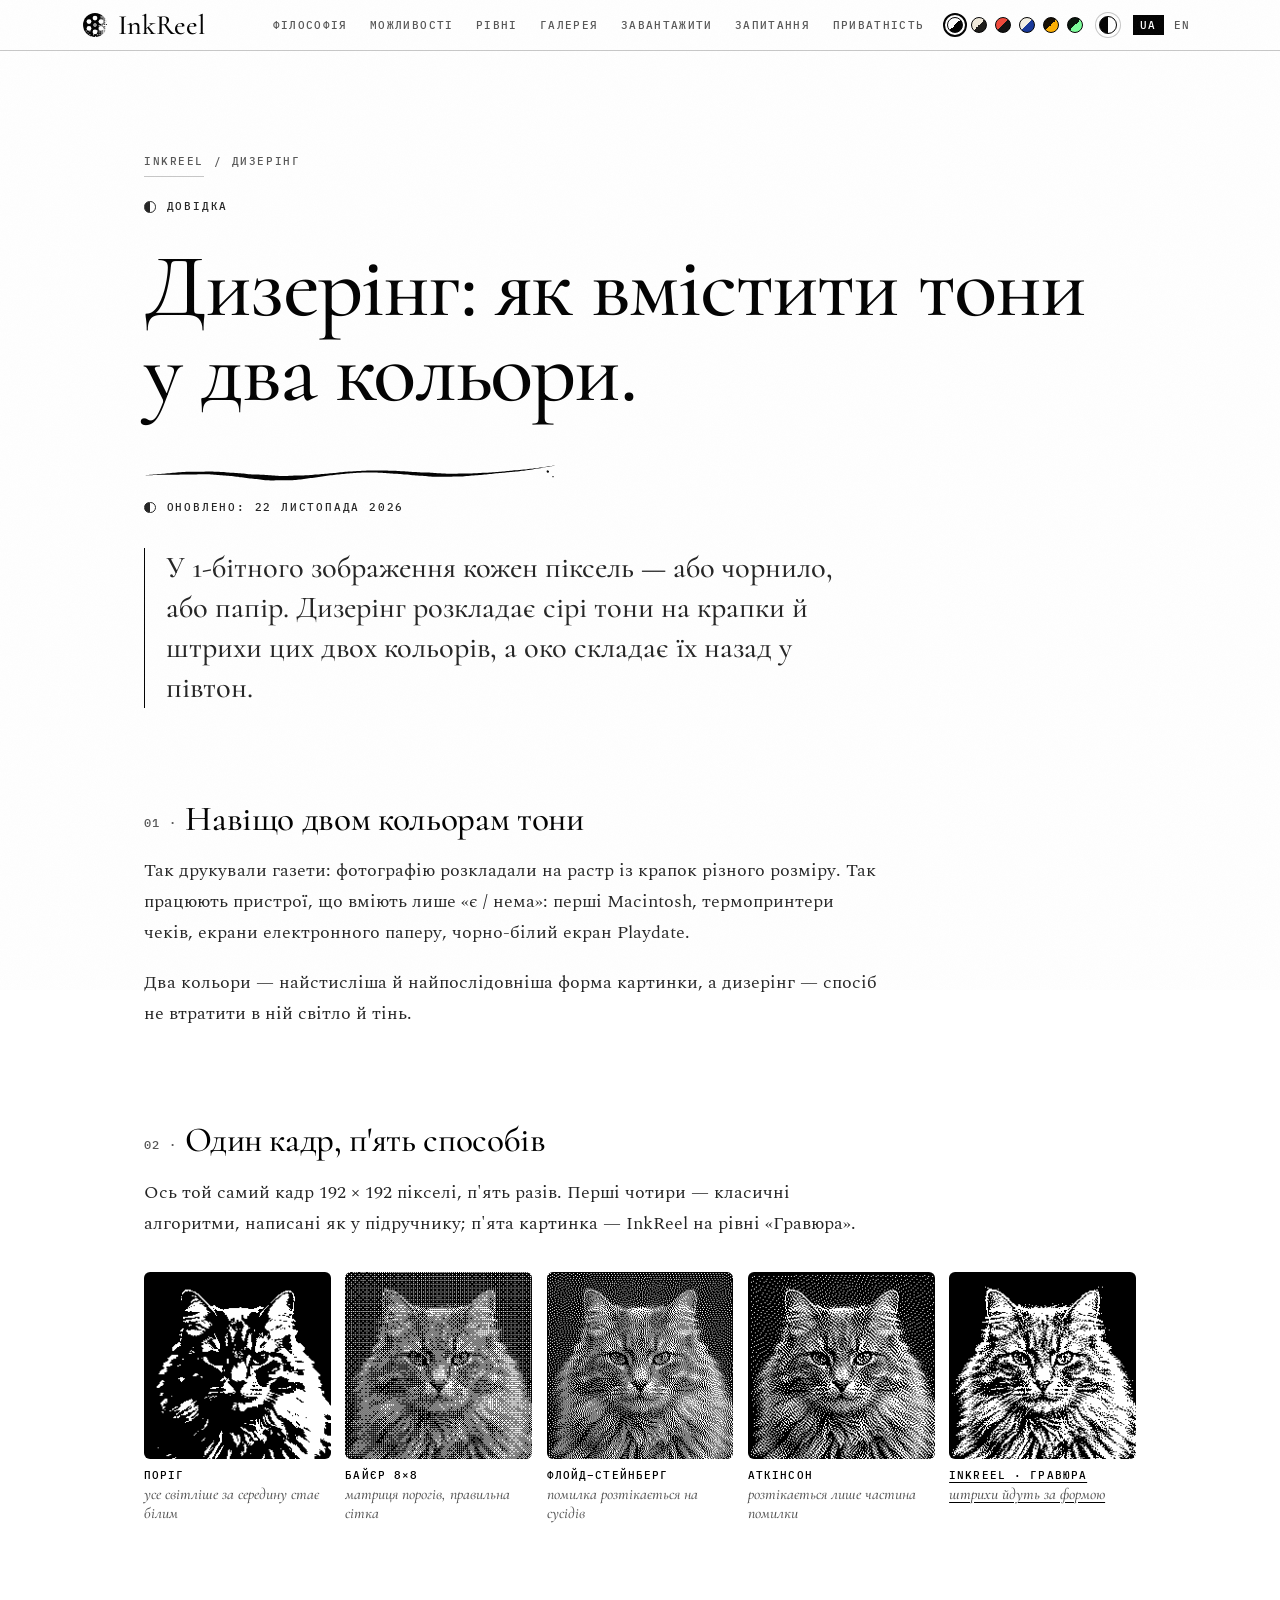
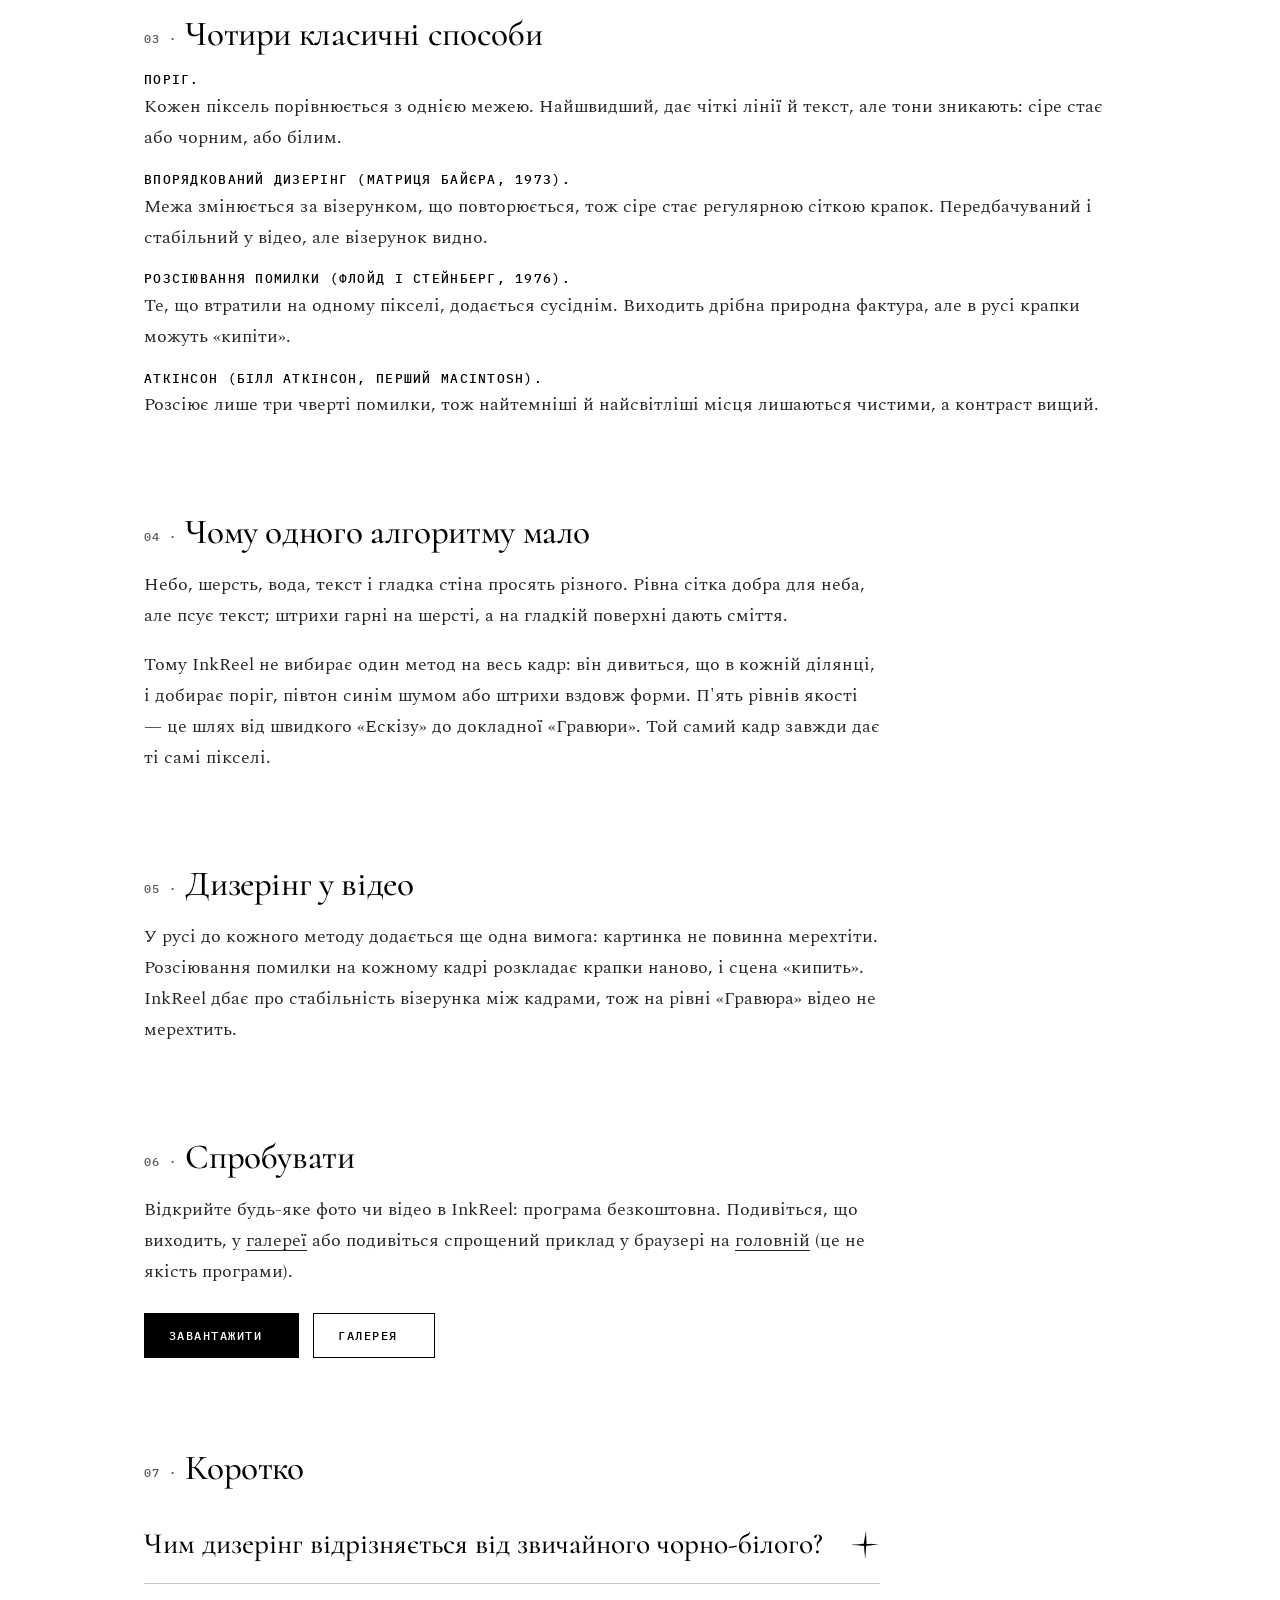
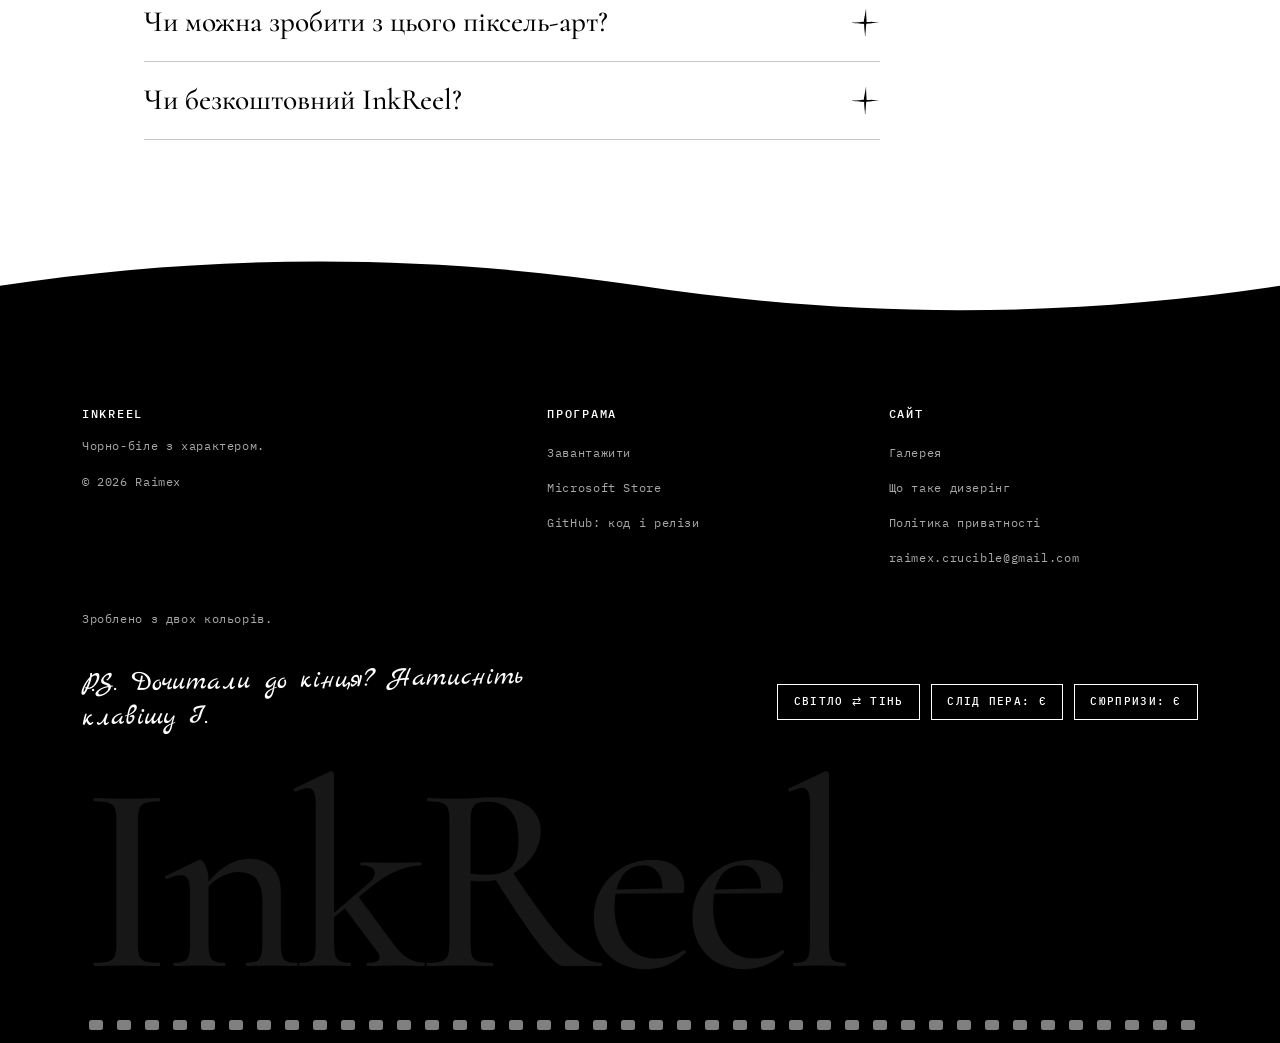
==== commit 06155b5e: "Make it obvious that the browser demo is only a preview: a notice with real app results above the de" ====
--- a/dithering/index.html
+++ b/dithering/index.html
@@ -44,7 +44,7 @@
 <link rel="preload" href="/assets/fonts/spectral-cyrillic-400-normal.woff2" as="font" type="font/woff2" crossorigin>
 <link rel="preload" href="/assets/fonts/cormorant-latin-500-normal.woff2" as="font" type="font/woff2" crossorigin>
 <link rel="preload" href="/assets/fonts/spectral-latin-400-normal.woff2" as="font" type="font/woff2" crossorigin>
-<link rel="stylesheet" href="/assets/style.css?v=0f03a4ef">
+<link rel="stylesheet" href="/assets/style.css?v=51a02ab8">
 <script>try{var d=document.documentElement,s=localStorage,p=s.getItem('inkreel-palette');if(p){d.setAttribute('data-palette',p)}if(s.getItem('inkreel-flip')==='1'){d.setAttribute('data-flip','')}if(s.getItem('inkreel-seen')==='1'){d.className+=' seen'}}catch(e){}document.documentElement.className+=' js';</script>
 <script defer src="/assets/site.js"></script>
 
@@ -54,6 +54,6 @@
 <body data-away="◐ Повертайтеся: світло чекає">
 <svg width="0" height="0" style="position:absolute" aria-hidden="true" focusable="false"><filter id="ik-theme" color-interpolation-filters="sRGB" x="0" y="0" width="100%" height="100%"><feColorMatrix type="matrix" values="1 0 0 0 0  1 0 0 0 0  1 0 0 0 0  0 0 0 1 0"/></filter></svg><a class="skip" href="#main">Перейти до змісту</a>
 <header class="top"><div class="in"><a class="brand" href="/" aria-label="InkReel"><svg viewBox="0 0 100 100" aria-hidden="true"><use href="/assets/mark.svg#m"/></svg><span>InkReel</span></a><nav aria-label="Меню"><a href="/#why">Філософія</a><a href="/#features">Можливості</a><a href="/#levels">Рівні</a><a href="/gallery/">Галерея</a><a href="/#download">Завантажити</a><a href="/#faq">Запитання</a><a href="/privacy/">Приватність</a></nav><div class="tools"><div class="pal" role="group" aria-label="Палітра сайту"><button type="button" data-p="classic" style="--a:#ffffff;--b:#000000" aria-label="Класика" title="Класика" aria-pressed="true"></button><button type="button" data-p="paper" style="--a:#f1eadb;--b:#1b1a17" aria-label="Туш і папір" title="Туш і папір" aria-pressed="false"></button><button type="button" data-p="poster" style="--a:#f0483a;--b:#101010" aria-label="Плакат" title="Плакат" aria-pressed="false"></button><button type="button" data-p="cyanotype" style="--a:#f3f0e6;--b:#16379a" aria-label="Синька" title="Синька" aria-pressed="false"></button><button type="button" data-p="amber" style="--a:#150d00;--b:#ffb000" aria-label="Бурштин" title="Бурштин" aria-pressed="false"></button><button type="button" data-p="terminal" style="--a:#06130a;--b:#7cff9b" aria-label="Термінал" title="Термінал" aria-pressed="false"></button></div><button class="flipbtn" type="button" data-flipper aria-pressed="false" aria-label="Світло ⇄ тінь" title="Поміняти світло й тінь (клавіша I)"></button><div class="lang"><a href="/dithering/" lang="uk" hreflang="uk" title="Українська" aria-current="true">UA</a><a href="/en/dithering/" lang="en" hreflang="en" title="English">EN</a></div></div></div></header>
-<main id="main"><article class="doc dither"><nav class="crumbs" aria-label="Breadcrumb"><a href="/">InkReel</a><span aria-hidden="true">/</span><span aria-current="page">Дизерінг</span></nav><p class="eyebrow">Довідка</p><h1>Дизерінг: як вмістити тони у два кольори.</h1><span class="pen swash-s dr" aria-hidden="true"></span><p class="eyebrow">Оновлено: 22 листопада 2026</p><p class="big">У 1-бітного зображення кожен піксель — або чорнило, або папір. Дизерінг розкладає сірі тони на крапки й штрихи цих двох кольорів, а око складає їх назад у півтон.</p><h2>Навіщо двом кольорам тони</h2><p>Так друкували газети: фотографію розкладали на растр із крапок різного розміру. Так працюють пристрої, що вміють лише «є / нема»: перші Macintosh, термопринтери чеків, екрани електронного паперу, чорно-білий екран Playdate.</p><p>Два кольори — найстисліша й найпослідовніша форма картинки, а дизерінг — спосіб не втратити в ній світло й тінь.</p><h2>Один кадр, п&#x27;ять способів</h2><p>Ось той самий кадр 192 × 192 пікселі, п&#x27;ять разів. Перші чотири — класичні алгоритми, написані як у підручнику; п&#x27;ята картинка — InkReel на рівні «Гравюра».</p><div class="dgrid" role="group" aria-label="Один кадр п&#x27;ятьма способами"><figure><img src="/assets/dither/thr.png" width="768" height="768" alt="Кіт, поріг: чорно-біле без півтонів" loading="lazy" decoding="async"><figcaption>Поріг<span>усе світліше за середину стає білим</span></figcaption></figure><figure><img src="/assets/dither/bayer.png" width="768" height="768" alt="Кіт, впорядкований дизерінг Байєра 8×8" loading="lazy" decoding="async"><figcaption>Байєр 8×8<span>матриця порогів, правильна сітка</span></figcaption></figure><figure><img src="/assets/dither/fs.png" width="768" height="768" alt="Кіт, дизерінг Флойда–Стейнберга" loading="lazy" decoding="async"><figcaption>Флойд–Стейнберг<span>помилка розтікається на сусідів</span></figcaption></figure><figure><img src="/assets/dither/atk.png" width="768" height="768" alt="Кіт, дизерінг Аткінсона" loading="lazy" decoding="async"><figcaption>Аткінсон<span>розтікається лише частина помилки</span></figcaption></figure><figure class="me"><img src="/assets/dither/ink.png" width="768" height="768" alt="Кіт, InkReel, рівень Гравюра" loading="lazy" decoding="async"><figcaption>InkReel · Гравюра<span>штрихи йдуть за формою</span></figcaption></figure></div><h2>Чотири класичні способи</h2><dl class="classic"><dt>Поріг.</dt><dd>Кожен піксель порівнюється з однією межею. Найшвидший, дає чіткі лінії й текст, але тони зникають: сіре стає або чорним, або білим.</dd><dt>Впорядкований дизерінг (матриця Байєра, 1973).</dt><dd>Межа змінюється за візерунком, що повторюється, тож сіре стає регулярною сіткою крапок. Передбачуваний і стабільний у відео, але візерунок видно.</dd><dt>Розсіювання помилки (Флойд і Стейнберг, 1976).</dt><dd>Те, що втратили на одному пікселі, додається сусіднім. Виходить дрібна природна фактура, але в русі крапки можуть «кипіти».</dd><dt>Аткінсон (Білл Аткінсон, перший Macintosh).</dt><dd>Розсіює лише три чверті помилки, тож найтемніші й найсвітліші місця лишаються чистими, а контраст вищий.</dd></dl><h2>Чому одного алгоритму мало</h2><p>Небо, шерсть, вода, текст і гладка стіна просять різного. Рівна сітка добра для неба, але псує текст; штрихи гарні на шерсті, а на гладкій поверхні дають сміття.</p><p>Тому InkReel не вибирає один метод на весь кадр: він дивиться, що в кожній ділянці, і добирає поріг, півтон синім шумом або штрихи вздовж форми. П&#x27;ять рівнів якості — це шлях від швидкого «Ескізу» до докладної «Гравюри». Той самий кадр завжди дає ті самі пікселі.</p><h2>Дизерінг у відео</h2><p>У русі до кожного методу додається ще одна вимога: картинка не повинна мерехтіти. Розсіювання помилки на кожному кадрі розкладає крапки наново, і сцена «кипить». InkReel дбає про стабільність візерунка між кадрами, тож на рівні «Гравюра» відео не мерехтить.</p><h2>Спробувати</h2><p>Відкрийте будь-яке фото чи відео в InkReel: програма безкоштовна. Подивіться, що виходить, у <a href="/gallery/">галереї</a> або спробуйте прямо в браузері на <a href="/#demo">головній</a>.</p><div class="actions"><a class="btn solid" data-magnet href="/#download">Завантажити<svg viewBox="0 0 18 10" aria-hidden="true"><path d="M0 5h16M12 1l4 4-4 4" fill="none" stroke="currentColor" stroke-width="1.3"/></svg></a><a class="btn" href="/gallery/">Галерея<svg viewBox="0 0 18 10" aria-hidden="true"><path d="M0 5h16M12 1l4 4-4 4" fill="none" stroke="currentColor" stroke-width="1.3"/></svg></a></div><h2>Коротко</h2><details><summary>Чим дизерінг відрізняється від звичайного чорно-білого?</summary><p>У звичайному чорно-білому (відтінки сірого) кожен піксель має сотні градацій яскравості. У 1-бітному лише дві, а півтони створює розташування пікселів.</p></details><details><summary>Чи можна зробити з цього піксель-арт?</summary><p>Так. Поставте малий розмір результату (128–192 px по довгій стороні), і пікселі стануть великими. Приклади є в <a href="/gallery/">галереї</a>.</p></details><details><summary>Чи безкоштовний InkReel?</summary><p>Так. Без реклами, підписок і пробних періодів.</p></details></article></main>
+<main id="main"><article class="doc dither"><nav class="crumbs" aria-label="Breadcrumb"><a href="/">InkReel</a><span aria-hidden="true">/</span><span aria-current="page">Дизерінг</span></nav><p class="eyebrow">Довідка</p><h1>Дизерінг: як вмістити тони у два кольори.</h1><span class="pen swash-s dr" aria-hidden="true"></span><p class="eyebrow">Оновлено: 22 листопада 2026</p><p class="big">У 1-бітного зображення кожен піксель — або чорнило, або папір. Дизерінг розкладає сірі тони на крапки й штрихи цих двох кольорів, а око складає їх назад у півтон.</p><h2>Навіщо двом кольорам тони</h2><p>Так друкували газети: фотографію розкладали на растр із крапок різного розміру. Так працюють пристрої, що вміють лише «є / нема»: перші Macintosh, термопринтери чеків, екрани електронного паперу, чорно-білий екран Playdate.</p><p>Два кольори — найстисліша й найпослідовніша форма картинки, а дизерінг — спосіб не втратити в ній світло й тінь.</p><h2>Один кадр, п&#x27;ять способів</h2><p>Ось той самий кадр 192 × 192 пікселі, п&#x27;ять разів. Перші чотири — класичні алгоритми, написані як у підручнику; п&#x27;ята картинка — InkReel на рівні «Гравюра».</p><div class="dgrid" role="group" aria-label="Один кадр п&#x27;ятьма способами"><figure><img src="/assets/dither/thr.png" width="768" height="768" alt="Кіт, поріг: чорно-біле без півтонів" loading="lazy" decoding="async"><figcaption>Поріг<span>усе світліше за середину стає білим</span></figcaption></figure><figure><img src="/assets/dither/bayer.png" width="768" height="768" alt="Кіт, впорядкований дизерінг Байєра 8×8" loading="lazy" decoding="async"><figcaption>Байєр 8×8<span>матриця порогів, правильна сітка</span></figcaption></figure><figure><img src="/assets/dither/fs.png" width="768" height="768" alt="Кіт, дизерінг Флойда–Стейнберга" loading="lazy" decoding="async"><figcaption>Флойд–Стейнберг<span>помилка розтікається на сусідів</span></figcaption></figure><figure><img src="/assets/dither/atk.png" width="768" height="768" alt="Кіт, дизерінг Аткінсона" loading="lazy" decoding="async"><figcaption>Аткінсон<span>розтікається лише частина помилки</span></figcaption></figure><figure class="me"><img src="/assets/dither/ink.png" width="768" height="768" alt="Кіт, InkReel, рівень Гравюра" loading="lazy" decoding="async"><figcaption>InkReel · Гравюра<span>штрихи йдуть за формою</span></figcaption></figure></div><h2>Чотири класичні способи</h2><dl class="classic"><dt>Поріг.</dt><dd>Кожен піксель порівнюється з однією межею. Найшвидший, дає чіткі лінії й текст, але тони зникають: сіре стає або чорним, або білим.</dd><dt>Впорядкований дизерінг (матриця Байєра, 1973).</dt><dd>Межа змінюється за візерунком, що повторюється, тож сіре стає регулярною сіткою крапок. Передбачуваний і стабільний у відео, але візерунок видно.</dd><dt>Розсіювання помилки (Флойд і Стейнберг, 1976).</dt><dd>Те, що втратили на одному пікселі, додається сусіднім. Виходить дрібна природна фактура, але в русі крапки можуть «кипіти».</dd><dt>Аткінсон (Білл Аткінсон, перший Macintosh).</dt><dd>Розсіює лише три чверті помилки, тож найтемніші й найсвітліші місця лишаються чистими, а контраст вищий.</dd></dl><h2>Чому одного алгоритму мало</h2><p>Небо, шерсть, вода, текст і гладка стіна просять різного. Рівна сітка добра для неба, але псує текст; штрихи гарні на шерсті, а на гладкій поверхні дають сміття.</p><p>Тому InkReel не вибирає один метод на весь кадр: він дивиться, що в кожній ділянці, і добирає поріг, півтон синім шумом або штрихи вздовж форми. П&#x27;ять рівнів якості — це шлях від швидкого «Ескізу» до докладної «Гравюри». Той самий кадр завжди дає ті самі пікселі.</p><h2>Дизерінг у відео</h2><p>У русі до кожного методу додається ще одна вимога: картинка не повинна мерехтіти. Розсіювання помилки на кожному кадрі розкладає крапки наново, і сцена «кипить». InkReel дбає про стабільність візерунка між кадрами, тож на рівні «Гравюра» відео не мерехтить.</p><h2>Спробувати</h2><p>Відкрийте будь-яке фото чи відео в InkReel: програма безкоштовна. Подивіться, що виходить, у <a href="/gallery/">галереї</a> або подивіться спрощений приклад у браузері на <a href="/#demo">головній</a> (це не якість програми).</p><div class="actions"><a class="btn solid" data-magnet href="/#download">Завантажити<svg viewBox="0 0 18 10" aria-hidden="true"><path d="M0 5h16M12 1l4 4-4 4" fill="none" stroke="currentColor" stroke-width="1.3"/></svg></a><a class="btn" href="/gallery/">Галерея<svg viewBox="0 0 18 10" aria-hidden="true"><path d="M0 5h16M12 1l4 4-4 4" fill="none" stroke="currentColor" stroke-width="1.3"/></svg></a></div><h2>Коротко</h2><details><summary>Чим дизерінг відрізняється від звичайного чорно-білого?</summary><p>У звичайному чорно-білому (відтінки сірого) кожен піксель має сотні градацій яскравості. У 1-бітному лише дві, а півтони створює розташування пікселів.</p></details><details><summary>Чи можна зробити з цього піксель-арт?</summary><p>Так. Поставте малий розмір результату (128–192 px по довгій стороні), і пікселі стануть великими. Приклади є в <a href="/gallery/">галереї</a>.</p></details><details><summary>Чи безкоштовний InkReel?</summary><p>Так. Без реклами, підписок і пробних періодів.</p></details></article></main>
 <footer class="inv wavy no-after"><div class="wrap"><div class="foot"><div><h4>InkReel</h4><p style="margin:0">Чорно-біле з характером.</p><p style="margin:.8rem 0 0">&copy; 2026 Raimex</p></div><div><h4>Програма</h4><a href="/#download">Завантажити</a><a href="https://apps.microsoft.com/detail/9NW62SPG91ZR">Microsoft Store</a><a href="https://github.com/Chimmurai/inkreel" rel="me noopener">GitHub: код і релізи</a></div><div><h4>Сайт</h4><a href="/gallery/">Галерея</a><a href="/dithering/">Що таке дизерінг</a><a href="/privacy/">Політика приватності</a><a href="mailto:raimex.crucible@gmail.com">raimex.crucible@gmail.com</a></div></div><p style="margin:2rem 0 0">Зроблено з двох кольорів.</p><div class="ps"><p class="hand">P.S. Дочитали до кінця? Натисніть клавішу I.</p><div class="ps-act"><button class="mini" type="button" data-flipper aria-pressed="false">Світло ⇄ тінь</button><button class="mini" type="button" data-pen hidden aria-pressed="true" data-on="Слід пера: є" data-off="Слід пера: нема">Слід пера: є</button></div></div><p class="mega" aria-hidden="true">InkReel</p><div class="perf" aria-hidden="true"></div></div></footer>
 </body></html>
--- a/assets/style.css
+++ b/assets/style.css
@@ -930,3 +930,11 @@
 .doc.dither .classic dd { margin: 0.2rem 0 0; color: color-mix(in srgb, var(--ink) 86%, var(--paper)); }
 .doc.dither .actions { display: flex; flex-wrap: wrap; gap: 0.9rem; margin: 1.6rem 0 0; }
 @media (max-width: 900px) { .dgrid { grid-template-columns: repeat(2, 1fr); } .dgrid figure:last-child { grid-column: 1 / -1; } }
+/* === preview note === */
+.pvn { display: flex; flex-wrap: wrap; align-items: center; gap: 1rem 1.6rem; margin: 0 0 1.6rem; padding: 0.95rem 1.15rem; border: 1px solid var(--ink); }
+.pvn-t { flex: 1 1 24rem; margin: 0; font: 500 1.08rem/1.4 var(--display); }
+.pvn-t b { display: inline-block; margin-right: 0.7rem; padding: 0.28rem 0.5rem; background: var(--ink); color: var(--paper); font: 500 0.66rem/1 var(--mono); letter-spacing: 0.14em; text-transform: uppercase; vertical-align: 0.15em; }
+.pvn-g { display: flex; align-items: center; gap: 0.5rem; color: var(--ink); text-decoration: none; }
+.pvn-g img { height: 76px; width: auto; display: block; border-radius: 4px; background: var(--faint); filter: url(#ik-theme); }
+.pvn-g span { margin-left: 0.5rem; font: 500 0.66rem/1.2 var(--mono); letter-spacing: 0.1em; text-transform: uppercase; border-bottom: 1px solid currentColor; padding-bottom: 0.2rem; white-space: nowrap; }
+@media (max-width: 700px) { .pv { top: auto; bottom: 22px; right: 38px; } .pvn-g img { height: 56px; } .pvn-g span { flex-basis: 100%; margin: 0.3rem 0 0; } .pvn-g { flex-wrap: wrap; } }
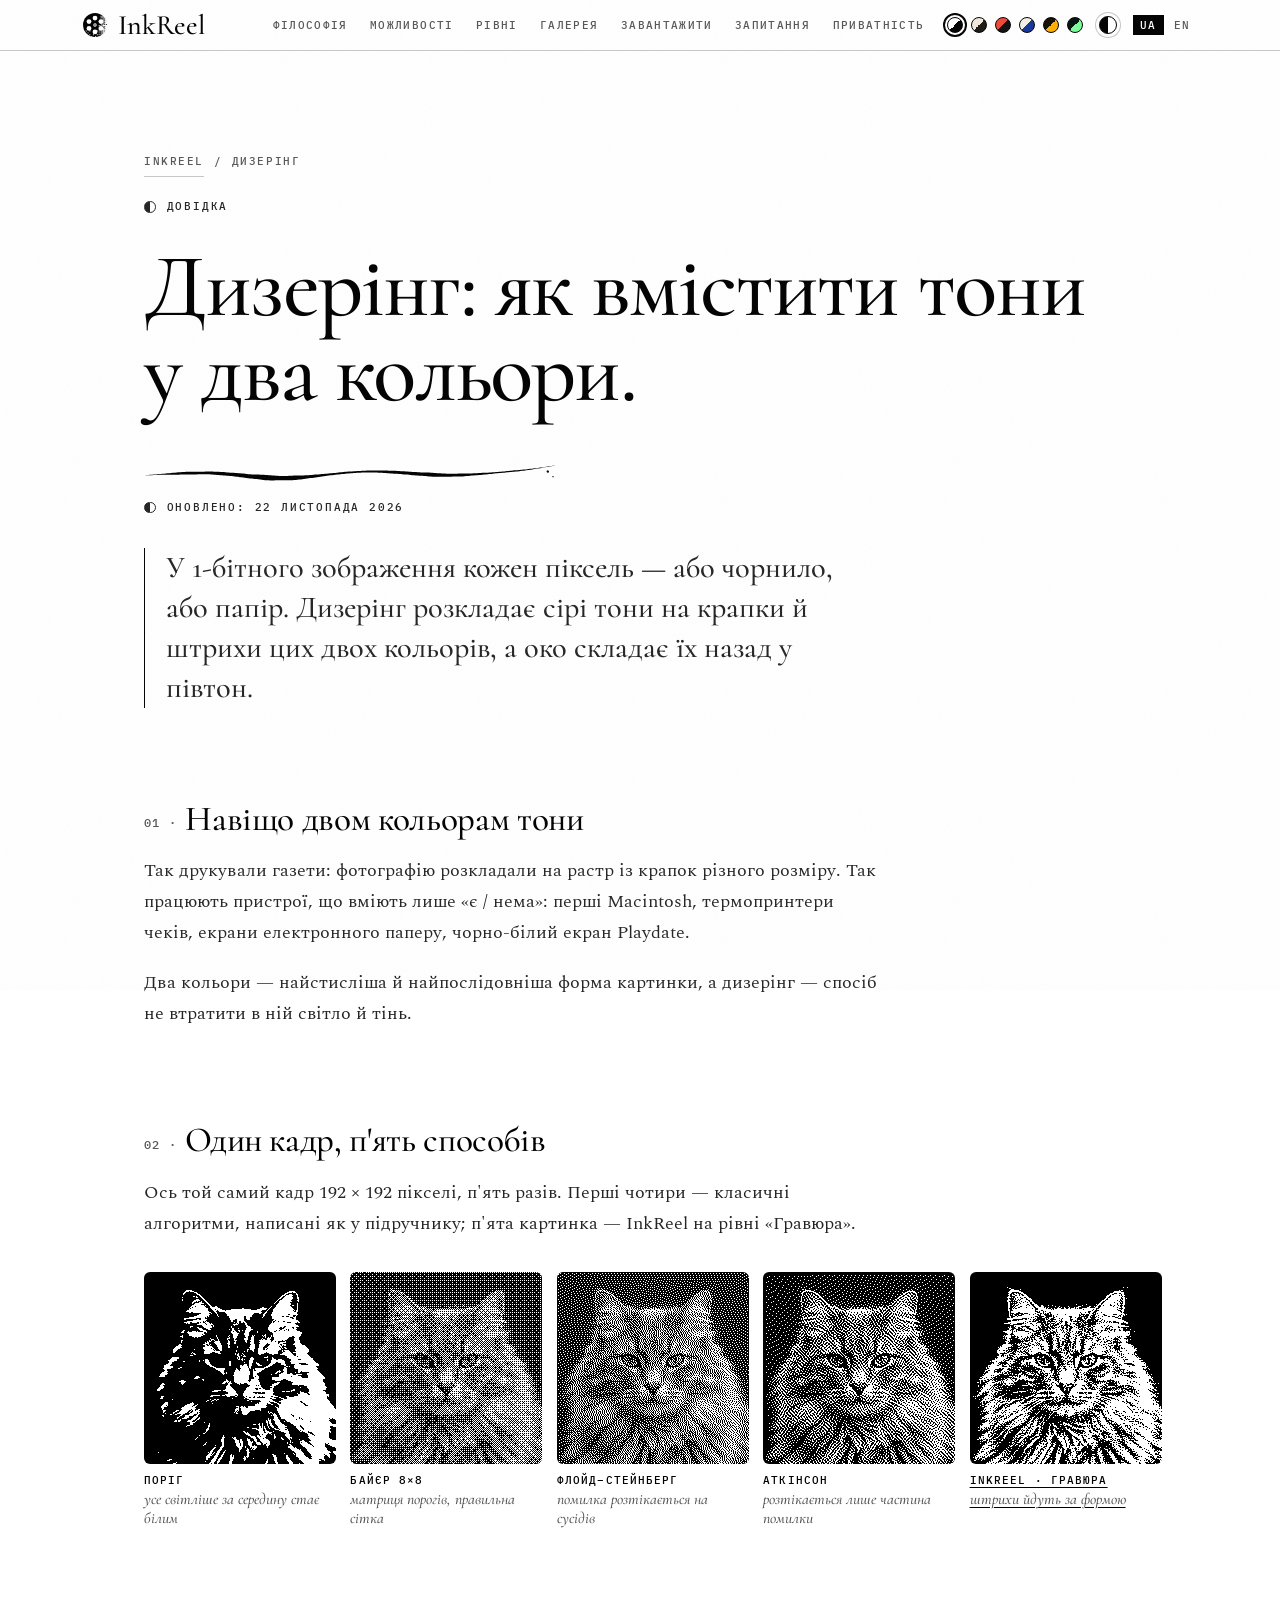
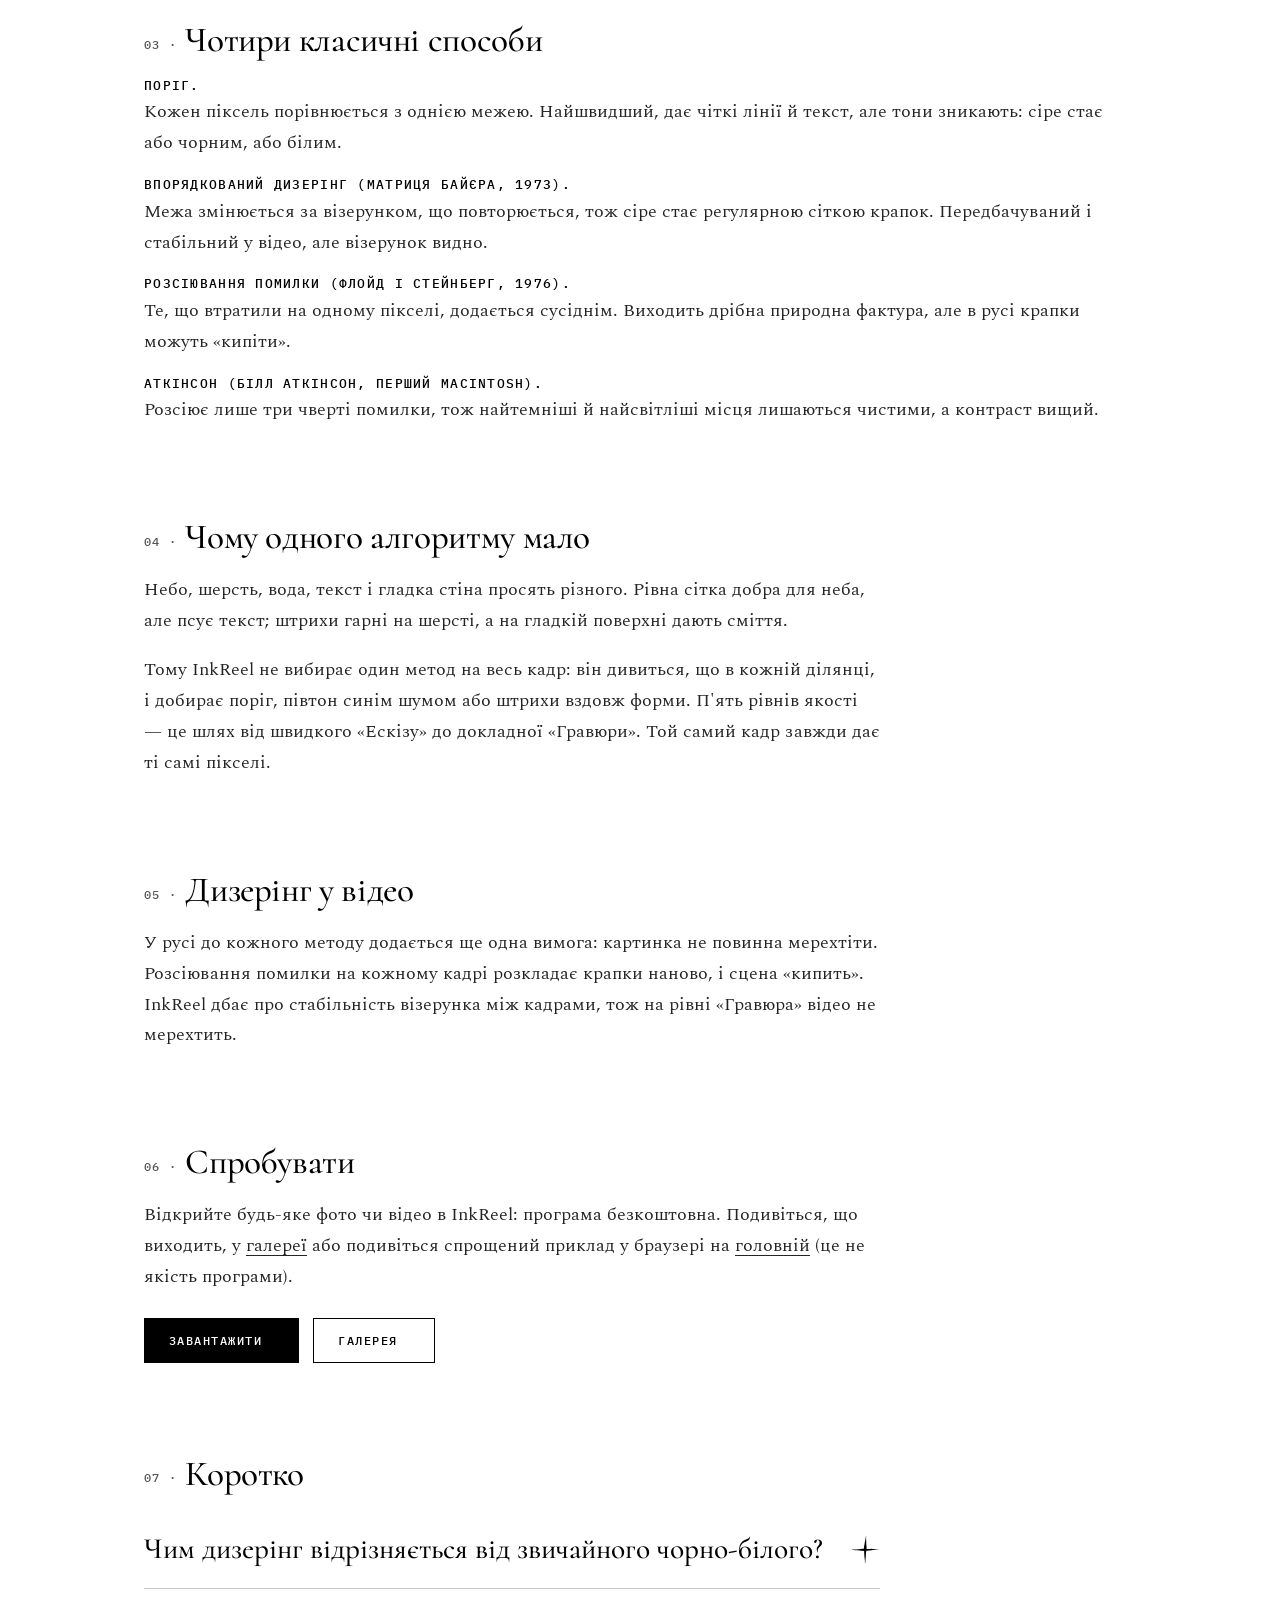
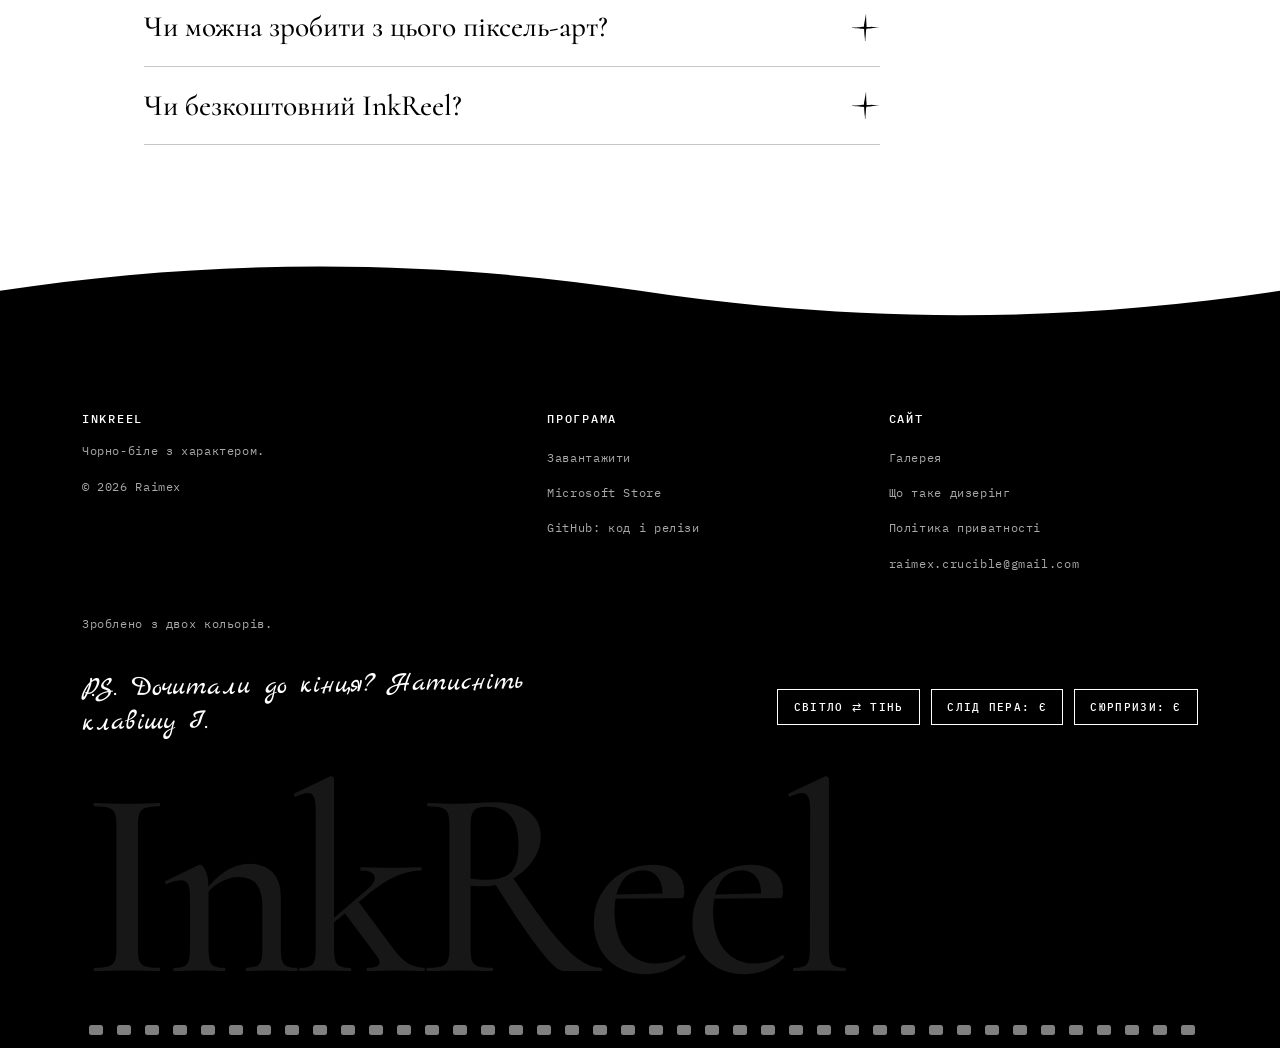
==== commit 7bab6ad8: "Gallery: no leftover ink after a click on an idle card, cards clipped as a whole at the rounded corn" ====
--- a/dithering/index.html
+++ b/dithering/index.html
@@ -44,11 +44,11 @@
 <link rel="preload" href="/assets/fonts/spectral-cyrillic-400-normal.woff2" as="font" type="font/woff2" crossorigin>
 <link rel="preload" href="/assets/fonts/cormorant-latin-500-normal.woff2" as="font" type="font/woff2" crossorigin>
 <link rel="preload" href="/assets/fonts/spectral-latin-400-normal.woff2" as="font" type="font/woff2" crossorigin>
-<link rel="stylesheet" href="/assets/style.css?v=51a02ab8">
+<link rel="stylesheet" href="/assets/style.css?v=df425b52">
 <script>try{var d=document.documentElement,s=localStorage,p=s.getItem('inkreel-palette');if(p){d.setAttribute('data-palette',p)}if(s.getItem('inkreel-flip')==='1'){d.setAttribute('data-flip','')}if(s.getItem('inkreel-seen')==='1'){d.className+=' seen'}}catch(e){}document.documentElement.className+=' js';</script>
 <script defer src="/assets/site.js"></script>
 
-<script defer src="/assets/gallery.js?v=85881d28"></script>
+<script defer src="/assets/gallery.js?v=94714d2e"></script>
 <script type="application/ld+json">{"@context":"https://schema.org","@graph":[{"@type":"Article","@id":"https://inkreel.raimex.space/dithering/#article","headline":"Дизерінг: як вмістити тони у два кольори","description":"Як вмістити тони фото у два кольори: поріг, впорядкований дизерінг, Флойд–Стейнберг, Аткінсон і чому одного алгоритму мало. П'ять способів на одному кадрі.","inLanguage":"uk","url":"https://inkreel.raimex.space/dithering/","datePublished":"2026-11-22","dateModified":"2026-11-22","author":{"@type":"Organization","name":"Raimex","url":"https://inkreel.raimex.space/"},"publisher":{"@type":"Organization","name":"Raimex","url":"https://inkreel.raimex.space/"},"mainEntityOfPage":"https://inkreel.raimex.space/dithering/","image":["https://inkreel.raimex.space/assets/dither/thr.png","https://inkreel.raimex.space/assets/dither/bayer.png","https://inkreel.raimex.space/assets/dither/fs.png","https://inkreel.raimex.space/assets/dither/atk.png","https://inkreel.raimex.space/assets/dither/ink.png"],"about":{"@id":"https://inkreel.raimex.space/#app"},"isPartOf":{"@id":"https://inkreel.raimex.space/#website"}},{"@type":"BreadcrumbList","itemListElement":[{"@type":"ListItem","position":1,"name":"InkReel","item":"https://inkreel.raimex.space/"},{"@type":"ListItem","position":2,"name":"Дизерінг","item":"https://inkreel.raimex.space/dithering/"}]},{"@type":"FAQPage","inLanguage":"uk","mainEntity":[{"@type":"Question","name":"Чим дизерінг відрізняється від звичайного чорно-білого?","acceptedAnswer":{"@type":"Answer","text":"У звичайному чорно-білому (відтінки сірого) кожен піксель має сотні градацій яскравості. У 1-бітному лише дві, а півтони створює розташування пікселів."}},{"@type":"Question","name":"Чи можна зробити з цього піксель-арт?","acceptedAnswer":{"@type":"Answer","text":"Так. Поставте малий розмір результату (128–192 px по довгій стороні), і пікселі стануть великими. Приклади є в галереї."}},{"@type":"Question","name":"Чи безкоштовний InkReel?","acceptedAnswer":{"@type":"Answer","text":"Так. Без реклами, підписок і пробних періодів."}}]}]}</script>
 </head>
 <body data-away="◐ Повертайтеся: світло чекає">
--- a/assets/style.css
+++ b/assets/style.css
@@ -844,7 +844,7 @@
 .gal.tease { column-width: 13rem; }
 @media (min-width: 1260px) { .gal-wrap .gal { max-width: 1180px; column-width: auto; column-count: 3; column-gap: 14px; } .gal-wrap .gcard { margin-bottom: 14px; } }
 .gcard { position: relative; break-inside: avoid; margin: 0 0 1.1rem; }
-.split { --r: 10px; position: relative; aspect-ratio: var(--ar); overflow: hidden; border-radius: var(--r); background: var(--faint); touch-action: pan-y; cursor: zoom-in; user-select: none; -webkit-user-select: none; outline: none; -webkit-tap-highlight-color: transparent; }
+.split { --r: 10px; position: relative; aspect-ratio: var(--ar); overflow: hidden; border-radius: var(--r); clip-path: inset(0 round var(--r)); isolation: isolate; background: var(--faint); touch-action: pan-y; cursor: zoom-in; user-select: none; -webkit-user-select: none; outline: none; -webkit-tap-highlight-color: transparent; }
 .js .split:not(.ready) { background: linear-gradient(100deg, color-mix(in srgb, var(--ink) 6%, var(--paper)) 30%, color-mix(in srgb, var(--ink) 15%, var(--paper)) 50%, color-mix(in srgb, var(--ink) 6%, var(--paper)) 70%) 0 0 / 260% 100%; animation: shim 1.5s linear infinite; }
 @keyframes shim { from { background-position: 100% 0; } to { background-position: -60% 0; } }
 .split.err img, .split.err .cap, .split.err .st, .split.err .ink { visibility: hidden; }
@@ -920,16 +920,21 @@
 /* === dithering page === */
 .doc.dither { max-width: 66rem; }
 .doc.dither > p, .doc.dither > ul, .doc.dither > h2, .doc.dither > details, .doc.dither > .big { max-width: 46rem; }
-.dgrid { display: grid; grid-template-columns: repeat(5, 1fr); gap: 0.9rem; margin: 2rem 0 1.4rem; padding: 0; list-style: none; }
+.dgrid { display: grid; grid-template-columns: repeat(5, 192px); justify-content: space-between; gap: 1.6rem 0.9rem; margin: 2rem 0 1.4rem; padding: 0; list-style: none; }
 .dgrid figure { margin: 0; }
-.dgrid img { width: 100%; height: auto; display: block; border-radius: 6px; background: var(--faint); filter: url(#ik-theme); }
+.dgrid img { width: 100%; height: auto; display: block; border-radius: 6px; background: var(--faint); filter: url(#ik-theme); image-rendering: pixelated; image-rendering: crisp-edges; }
 .dgrid figcaption { margin-top: 0.55rem; font: 500 0.7rem/1.3 var(--mono); letter-spacing: 0.1em; text-transform: uppercase; }
 .dgrid figcaption span { display: block; margin-top: 0.25rem; text-transform: none; letter-spacing: 0; font: italic 500 0.98rem/1.2 var(--display); color: var(--dim); }
 .dgrid figure.me figcaption { text-decoration: underline; text-underline-offset: 0.3em; text-decoration-thickness: 1px; }
 .doc.dither .classic dt { font: 500 0.8rem/1.3 var(--mono); letter-spacing: 0.1em; text-transform: uppercase; margin-top: 1.1rem; }
 .doc.dither .classic dd { margin: 0.2rem 0 0; color: color-mix(in srgb, var(--ink) 86%, var(--paper)); }
 .doc.dither .actions { display: flex; flex-wrap: wrap; gap: 0.9rem; margin: 1.6rem 0 0; }
-@media (max-width: 900px) { .dgrid { grid-template-columns: repeat(2, 1fr); } .dgrid figure:last-child { grid-column: 1 / -1; } }
+/* a 192 px source is shown at 1x (and 2x on very wide screens); a smooth shrink would melt the dither into grey, so the cells keep whole sizes */
+@media (max-width: 1100px) { .dgrid { grid-template-columns: repeat(3, 192px); justify-content: center; gap: 1.6rem 1.2rem; } .dgrid figure.me { grid-column: span 2; } .dgrid figure.me img { width: 384px; max-width: 100%; } }
+@media (max-width: 640px) { .dgrid { grid-template-columns: repeat(2, 192px); } .dgrid figure.me { grid-column: 1 / -1; } .dgrid figure.me img { width: 384px; max-width: 100%; margin: 0 auto; } .dgrid figure.me figcaption { text-align: center; } }
+@media (max-width: 440px) { .dgrid { grid-template-columns: repeat(2, 1fr); gap: 1.2rem 0.8rem; } .dgrid figure.me img { width: 100%; } }
+@media (min-width: 2200px) { .dgrid { grid-template-columns: repeat(5, 384px); width: 2000px; max-width: none; margin-left: calc(50% - 1000px); justify-content: space-between; } }
+@media (min-width: 3200px) { .dgrid { grid-template-columns: repeat(5, 576px); width: 3000px; margin-left: calc(50% - 1500px); } }
 /* === preview note === */
 .pvn { display: flex; flex-wrap: wrap; align-items: center; gap: 1rem 1.6rem; margin: 0 0 1.6rem; padding: 0.95rem 1.15rem; border: 1px solid var(--ink); }
 .pvn-t { flex: 1 1 24rem; margin: 0; font: 500 1.08rem/1.4 var(--display); }
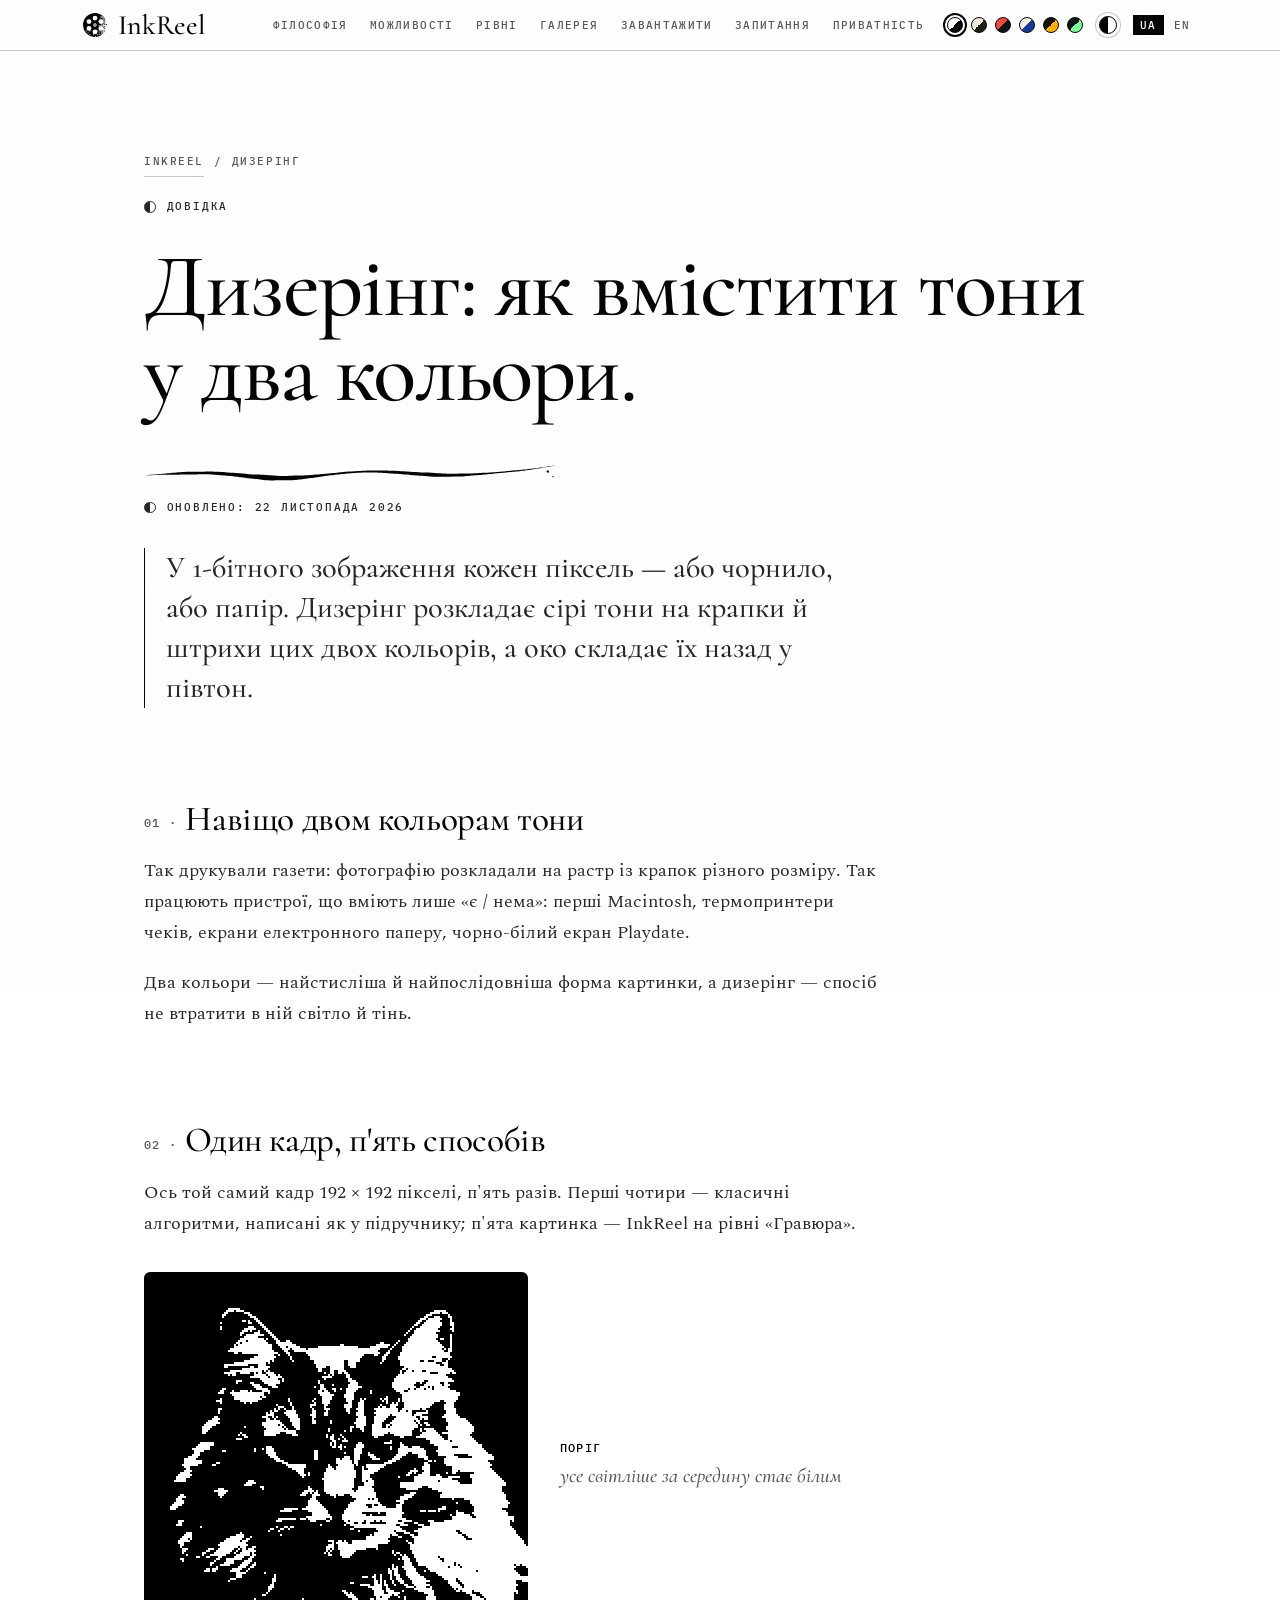
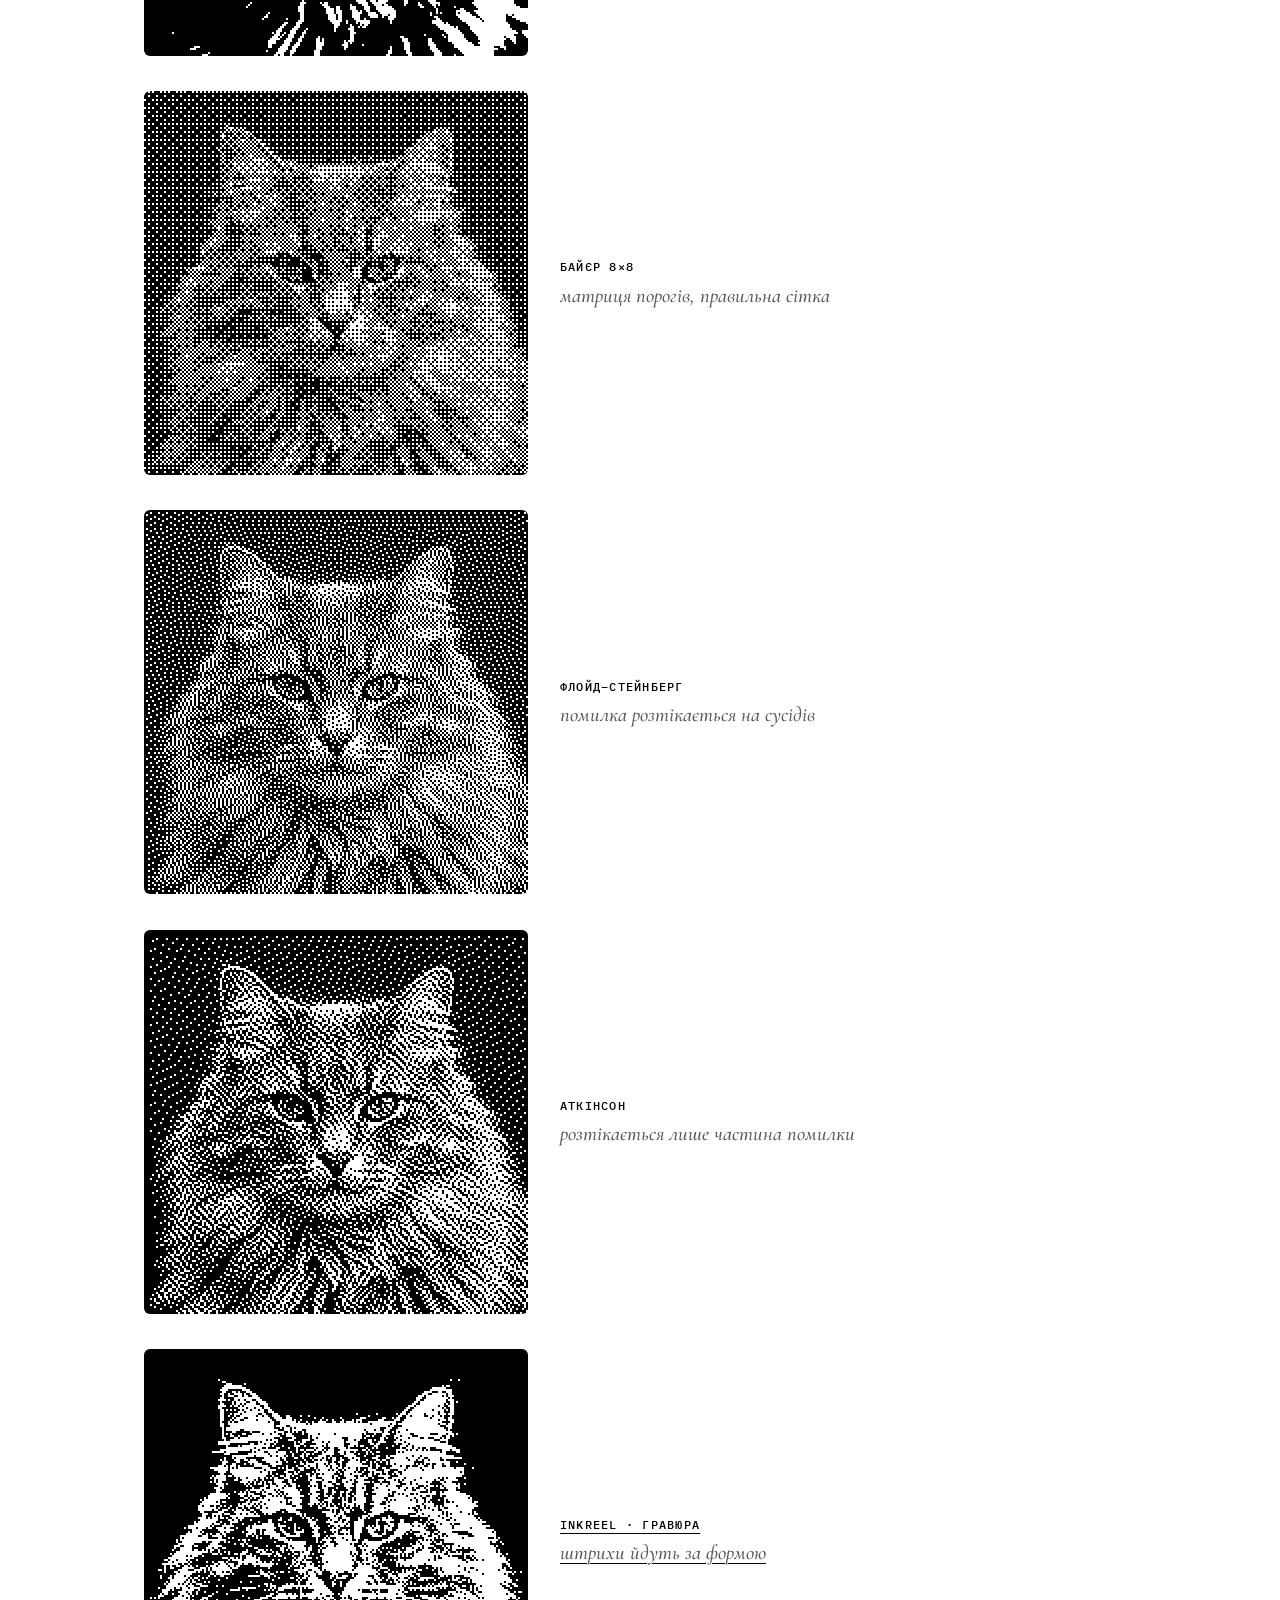
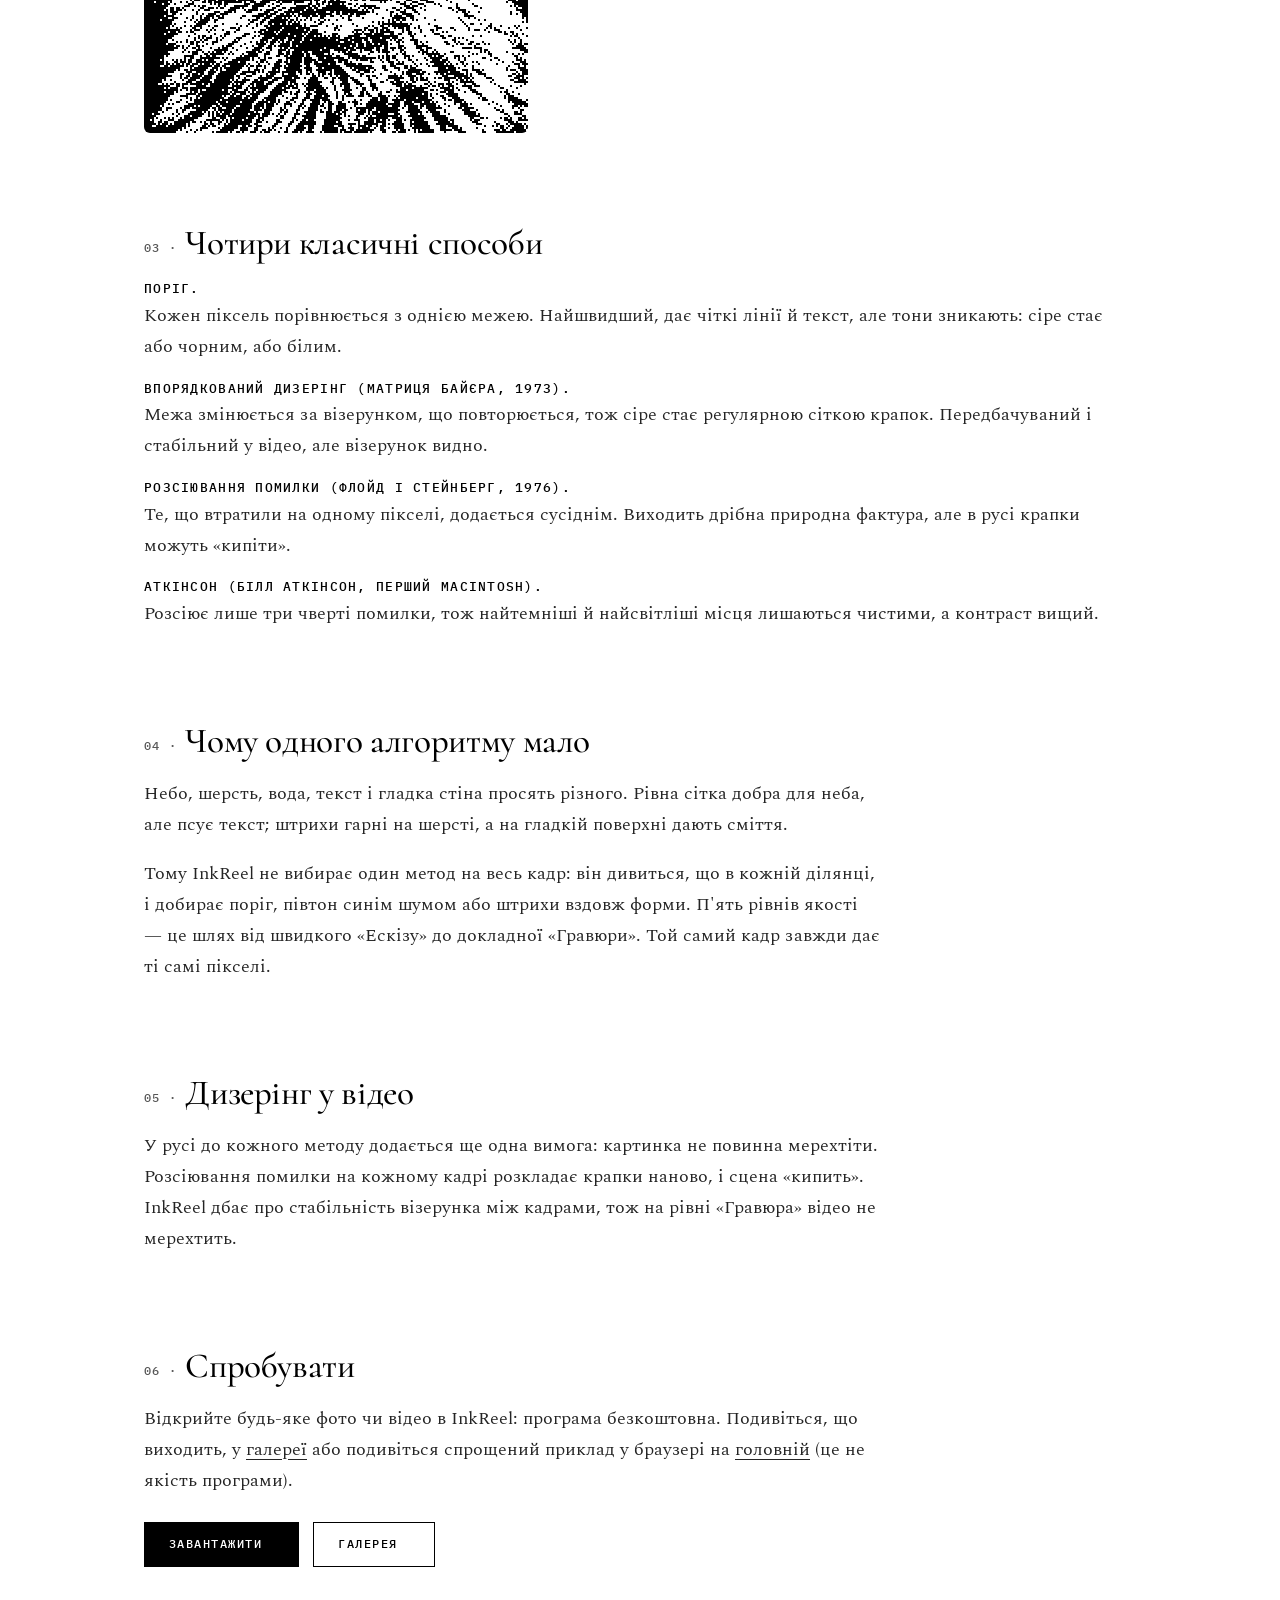
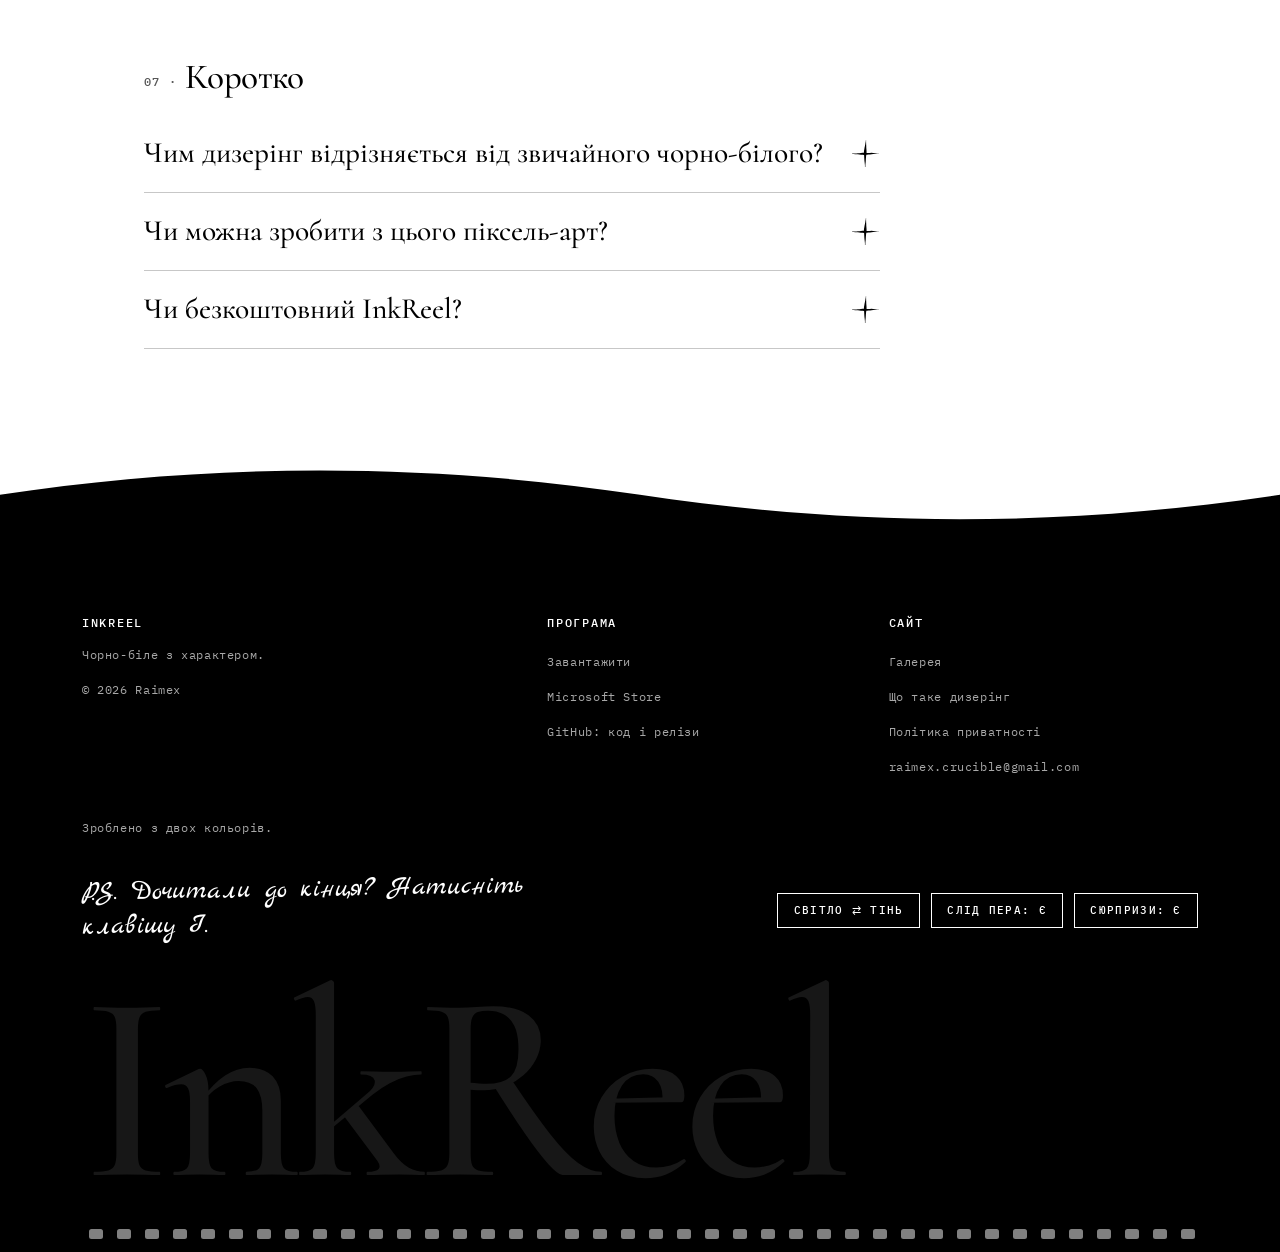
==== commit 000f06c6: "Gallery captions sit flush with the card edge (fractional sizes left a hairline); dithering comparis" ====
--- a/dithering/index.html
+++ b/dithering/index.html
@@ -44,11 +44,11 @@
 <link rel="preload" href="/assets/fonts/spectral-cyrillic-400-normal.woff2" as="font" type="font/woff2" crossorigin>
 <link rel="preload" href="/assets/fonts/cormorant-latin-500-normal.woff2" as="font" type="font/woff2" crossorigin>
 <link rel="preload" href="/assets/fonts/spectral-latin-400-normal.woff2" as="font" type="font/woff2" crossorigin>
-<link rel="stylesheet" href="/assets/style.css?v=df425b52">
+<link rel="stylesheet" href="/assets/style.css?v=7b4b639d">
 <script>try{var d=document.documentElement,s=localStorage,p=s.getItem('inkreel-palette');if(p){d.setAttribute('data-palette',p)}if(s.getItem('inkreel-flip')==='1'){d.setAttribute('data-flip','')}if(s.getItem('inkreel-seen')==='1'){d.className+=' seen'}}catch(e){}document.documentElement.className+=' js';</script>
 <script defer src="/assets/site.js"></script>
 
-<script defer src="/assets/gallery.js?v=94714d2e"></script>
+<script defer src="/assets/gallery.js?v=20a15aad"></script>
 <script type="application/ld+json">{"@context":"https://schema.org","@graph":[{"@type":"Article","@id":"https://inkreel.raimex.space/dithering/#article","headline":"Дизерінг: як вмістити тони у два кольори","description":"Як вмістити тони фото у два кольори: поріг, впорядкований дизерінг, Флойд–Стейнберг, Аткінсон і чому одного алгоритму мало. П'ять способів на одному кадрі.","inLanguage":"uk","url":"https://inkreel.raimex.space/dithering/","datePublished":"2026-11-22","dateModified":"2026-11-22","author":{"@type":"Organization","name":"Raimex","url":"https://inkreel.raimex.space/"},"publisher":{"@type":"Organization","name":"Raimex","url":"https://inkreel.raimex.space/"},"mainEntityOfPage":"https://inkreel.raimex.space/dithering/","image":["https://inkreel.raimex.space/assets/dither/thr.png","https://inkreel.raimex.space/assets/dither/bayer.png","https://inkreel.raimex.space/assets/dither/fs.png","https://inkreel.raimex.space/assets/dither/atk.png","https://inkreel.raimex.space/assets/dither/ink.png"],"about":{"@id":"https://inkreel.raimex.space/#app"},"isPartOf":{"@id":"https://inkreel.raimex.space/#website"}},{"@type":"BreadcrumbList","itemListElement":[{"@type":"ListItem","position":1,"name":"InkReel","item":"https://inkreel.raimex.space/"},{"@type":"ListItem","position":2,"name":"Дизерінг","item":"https://inkreel.raimex.space/dithering/"}]},{"@type":"FAQPage","inLanguage":"uk","mainEntity":[{"@type":"Question","name":"Чим дизерінг відрізняється від звичайного чорно-білого?","acceptedAnswer":{"@type":"Answer","text":"У звичайному чорно-білому (відтінки сірого) кожен піксель має сотні градацій яскравості. У 1-бітному лише дві, а півтони створює розташування пікселів."}},{"@type":"Question","name":"Чи можна зробити з цього піксель-арт?","acceptedAnswer":{"@type":"Answer","text":"Так. Поставте малий розмір результату (128–192 px по довгій стороні), і пікселі стануть великими. Приклади є в галереї."}},{"@type":"Question","name":"Чи безкоштовний InkReel?","acceptedAnswer":{"@type":"Answer","text":"Так. Без реклами, підписок і пробних періодів."}}]}]}</script>
 </head>
 <body data-away="◐ Повертайтеся: світло чекає">
--- a/assets/style.css
+++ b/assets/style.css
@@ -865,7 +865,7 @@
 .gcard.promo h3 { margin: 0; font-size: clamp(1.5rem, 2.2vw, 1.9rem); line-height: 1.1; color: var(--ink); }
 .gcard.promo p { margin: 0; color: color-mix(in srgb, var(--ink) 82%, var(--paper)); font-size: 0.95rem; }
 .gcard.promo .btn { max-width: 100%; }
-.split .cap { position: absolute; left: 0; bottom: 0; max-width: 90%; padding: 0.5rem 0.85rem 0.45rem; background: var(--paper); color: var(--ink); font: italic 500 1.12rem/1.05 var(--display); letter-spacing: 0.01em; border-radius: 0 var(--r) 0 0; pointer-events: none; transition: transform 0.6s cubic-bezier(.2,.85,.2,1), opacity 0.25s; }
+.split .cap { position: absolute; left: 0; bottom: 0; max-width: 90%; padding: 0.5rem 0.85rem 0.45rem; background: var(--paper); color: var(--ink); box-shadow: 0 0 0 1px var(--paper); font: italic 500 1.12rem/1.05 var(--display); letter-spacing: 0.01em; border-radius: 0 var(--r) 0 0; pointer-events: none; transition: transform 0.6s cubic-bezier(.2,.85,.2,1), opacity 0.25s; }
 /* кут, яким назва торкається краю картки, лишається прямим: його округлює сама картка (overflow), а власне округлення давало тонкий серпик картинки в куті; заокруглений лише внутрішній кут */
 .split .cap[data-c="br"] { border-radius: var(--r) 0 0 0; }
 .split .cap[data-c="tl"] { border-radius: 0 0 var(--r) 0; }
@@ -920,21 +920,20 @@
 /* === dithering page === */
 .doc.dither { max-width: 66rem; }
 .doc.dither > p, .doc.dither > ul, .doc.dither > h2, .doc.dither > details, .doc.dither > .big { max-width: 46rem; }
-.dgrid { display: grid; grid-template-columns: repeat(5, 192px); justify-content: space-between; gap: 1.6rem 0.9rem; margin: 2rem 0 1.4rem; padding: 0; list-style: none; }
-.dgrid figure { margin: 0; }
-.dgrid img { width: 100%; height: auto; display: block; border-radius: 6px; background: var(--faint); filter: url(#ik-theme); image-rendering: pixelated; image-rendering: crisp-edges; }
-.dgrid figcaption { margin-top: 0.55rem; font: 500 0.7rem/1.3 var(--mono); letter-spacing: 0.1em; text-transform: uppercase; }
-.dgrid figcaption span { display: block; margin-top: 0.25rem; text-transform: none; letter-spacing: 0; font: italic 500 0.98rem/1.2 var(--display); color: var(--dim); }
-.dgrid figure.me figcaption { text-decoration: underline; text-underline-offset: 0.3em; text-decoration-thickness: 1px; }
 .doc.dither .classic dt { font: 500 0.8rem/1.3 var(--mono); letter-spacing: 0.1em; text-transform: uppercase; margin-top: 1.1rem; }
 .doc.dither .classic dd { margin: 0.2rem 0 0; color: color-mix(in srgb, var(--ink) 86%, var(--paper)); }
 .doc.dither .actions { display: flex; flex-wrap: wrap; gap: 0.9rem; margin: 1.6rem 0 0; }
-/* a 192 px source is shown at 1x (and 2x on very wide screens); a smooth shrink would melt the dither into grey, so the cells keep whole sizes */
-@media (max-width: 1100px) { .dgrid { grid-template-columns: repeat(3, 192px); justify-content: center; gap: 1.6rem 1.2rem; } .dgrid figure.me { grid-column: span 2; } .dgrid figure.me img { width: 384px; max-width: 100%; } }
-@media (max-width: 640px) { .dgrid { grid-template-columns: repeat(2, 192px); } .dgrid figure.me { grid-column: 1 / -1; } .dgrid figure.me img { width: 384px; max-width: 100%; margin: 0 auto; } .dgrid figure.me figcaption { text-align: center; } }
-@media (max-width: 440px) { .dgrid { grid-template-columns: repeat(2, 1fr); gap: 1.2rem 0.8rem; } .dgrid figure.me img { width: 100%; } }
-@media (min-width: 2200px) { .dgrid { grid-template-columns: repeat(5, 384px); width: 2000px; max-width: none; margin-left: calc(50% - 1000px); justify-content: space-between; } }
-@media (min-width: 3200px) { .dgrid { grid-template-columns: repeat(5, 576px); width: 3000px; margin-left: calc(50% - 1500px); } }
+.dgrid { display: grid; gap: 2.2rem; margin: 2rem 0 1.4rem; padding: 0; }
+.dgrid figure { margin: 0; display: grid; grid-template-columns: var(--dw) minmax(0, 1fr); align-items: center; gap: 0.8rem 2rem; --dw: 384px; }
+/* the source is 192 px (shown 4x on a 768 px file): whole multiples of it stay crisp, a smooth shrink melts the dither into grey */
+.dgrid img { width: var(--dw); height: auto; display: block; border-radius: 6px; background: var(--faint); filter: url(#ik-theme); image-rendering: pixelated; image-rendering: crisp-edges; }
+.dgrid figcaption { font: 500 0.78rem/1.3 var(--mono); letter-spacing: 0.1em; text-transform: uppercase; }
+.dgrid figcaption span { display: block; margin-top: 0.5rem; text-transform: none; letter-spacing: 0; font: italic 500 clamp(1.2rem, 1.6vw, 1.5rem)/1.25 var(--display); color: var(--dim); }
+.dgrid figure.me figcaption { text-decoration: underline; text-underline-offset: 0.35em; text-decoration-thickness: 1px; }
+@media (min-width: 2000px) { .dgrid figure { --dw: 576px; } }
+@media (min-width: 3000px) { .dgrid figure { --dw: 768px; } }
+@media (max-width: 640px) { .dgrid figure { --dw: 192px; gap: 0.6rem 1rem; } .dgrid figcaption span { font-size: 1.05rem; } }
+@media (max-width: 440px) { .dgrid figure { --dw: 40vw; } }
 /* === preview note === */
 .pvn { display: flex; flex-wrap: wrap; align-items: center; gap: 1rem 1.6rem; margin: 0 0 1.6rem; padding: 0.95rem 1.15rem; border: 1px solid var(--ink); }
 .pvn-t { flex: 1 1 24rem; margin: 0; font: 500 1.08rem/1.4 var(--display); }
